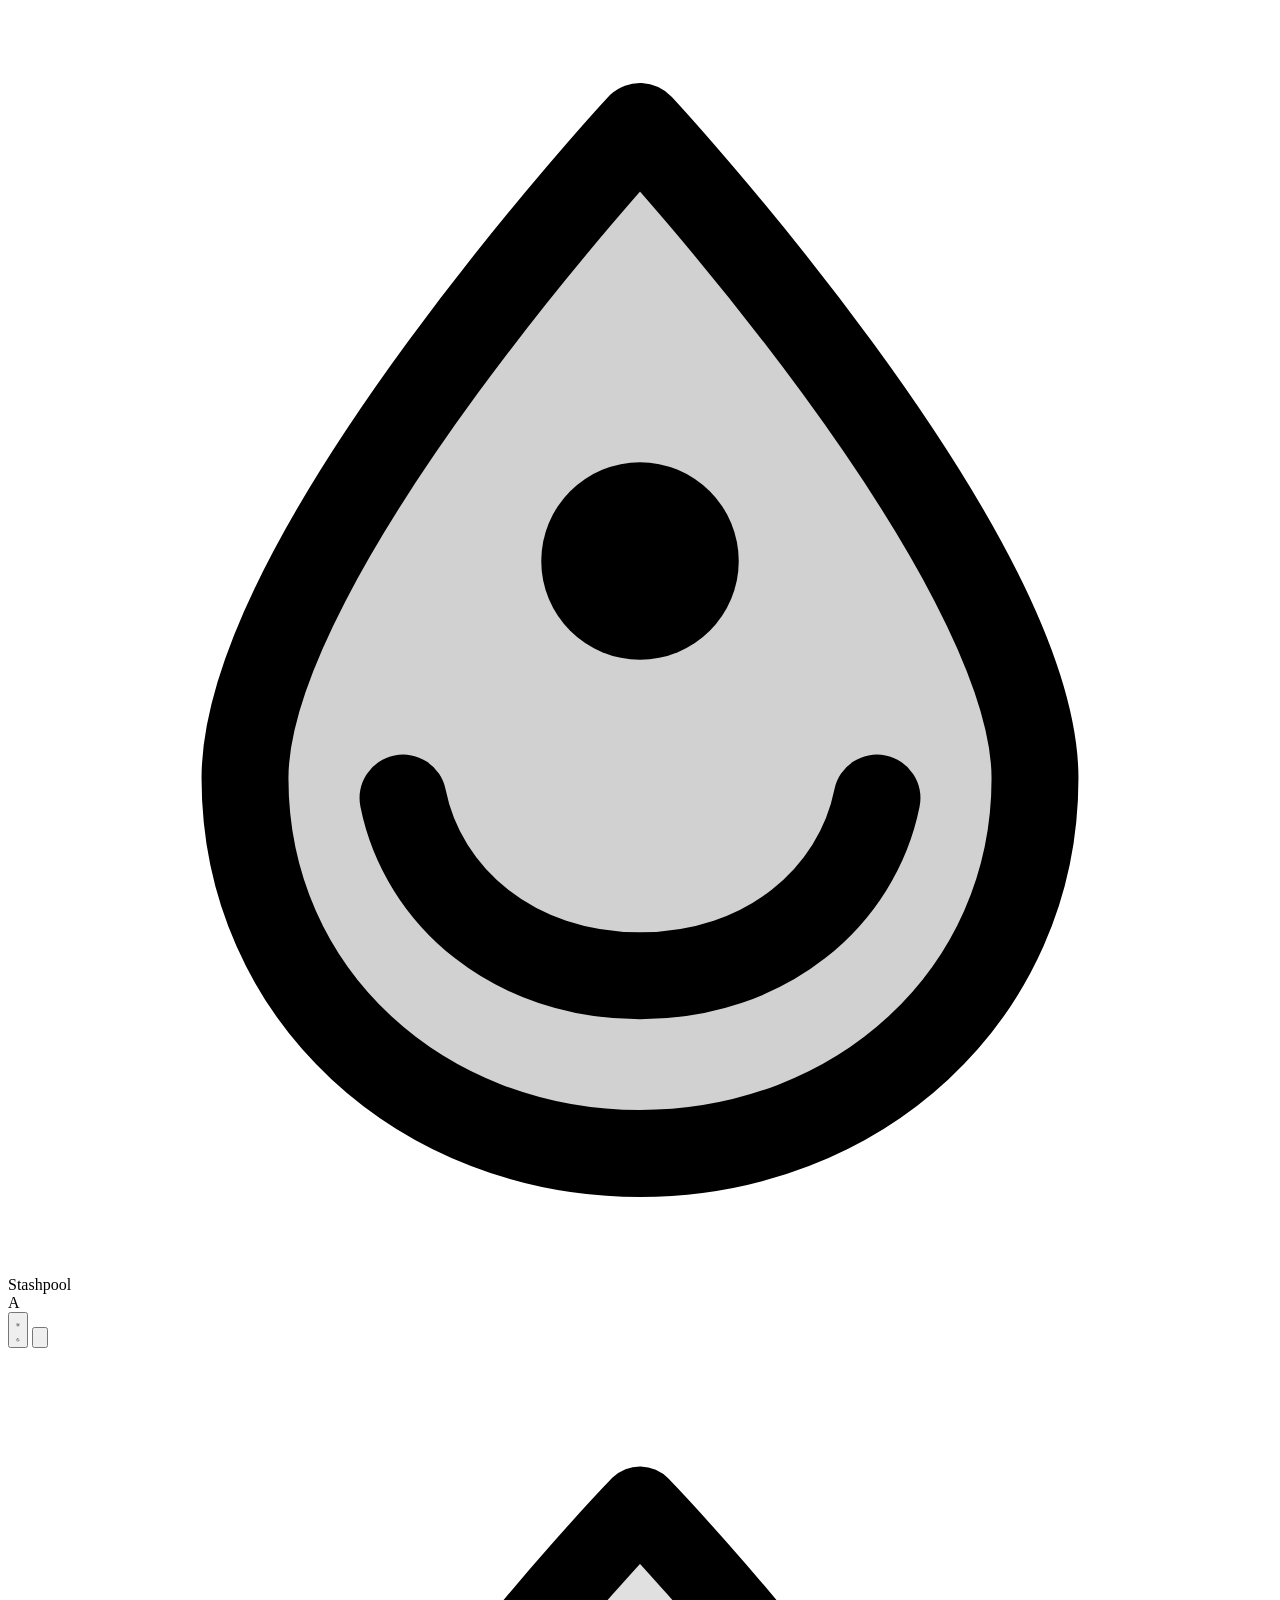
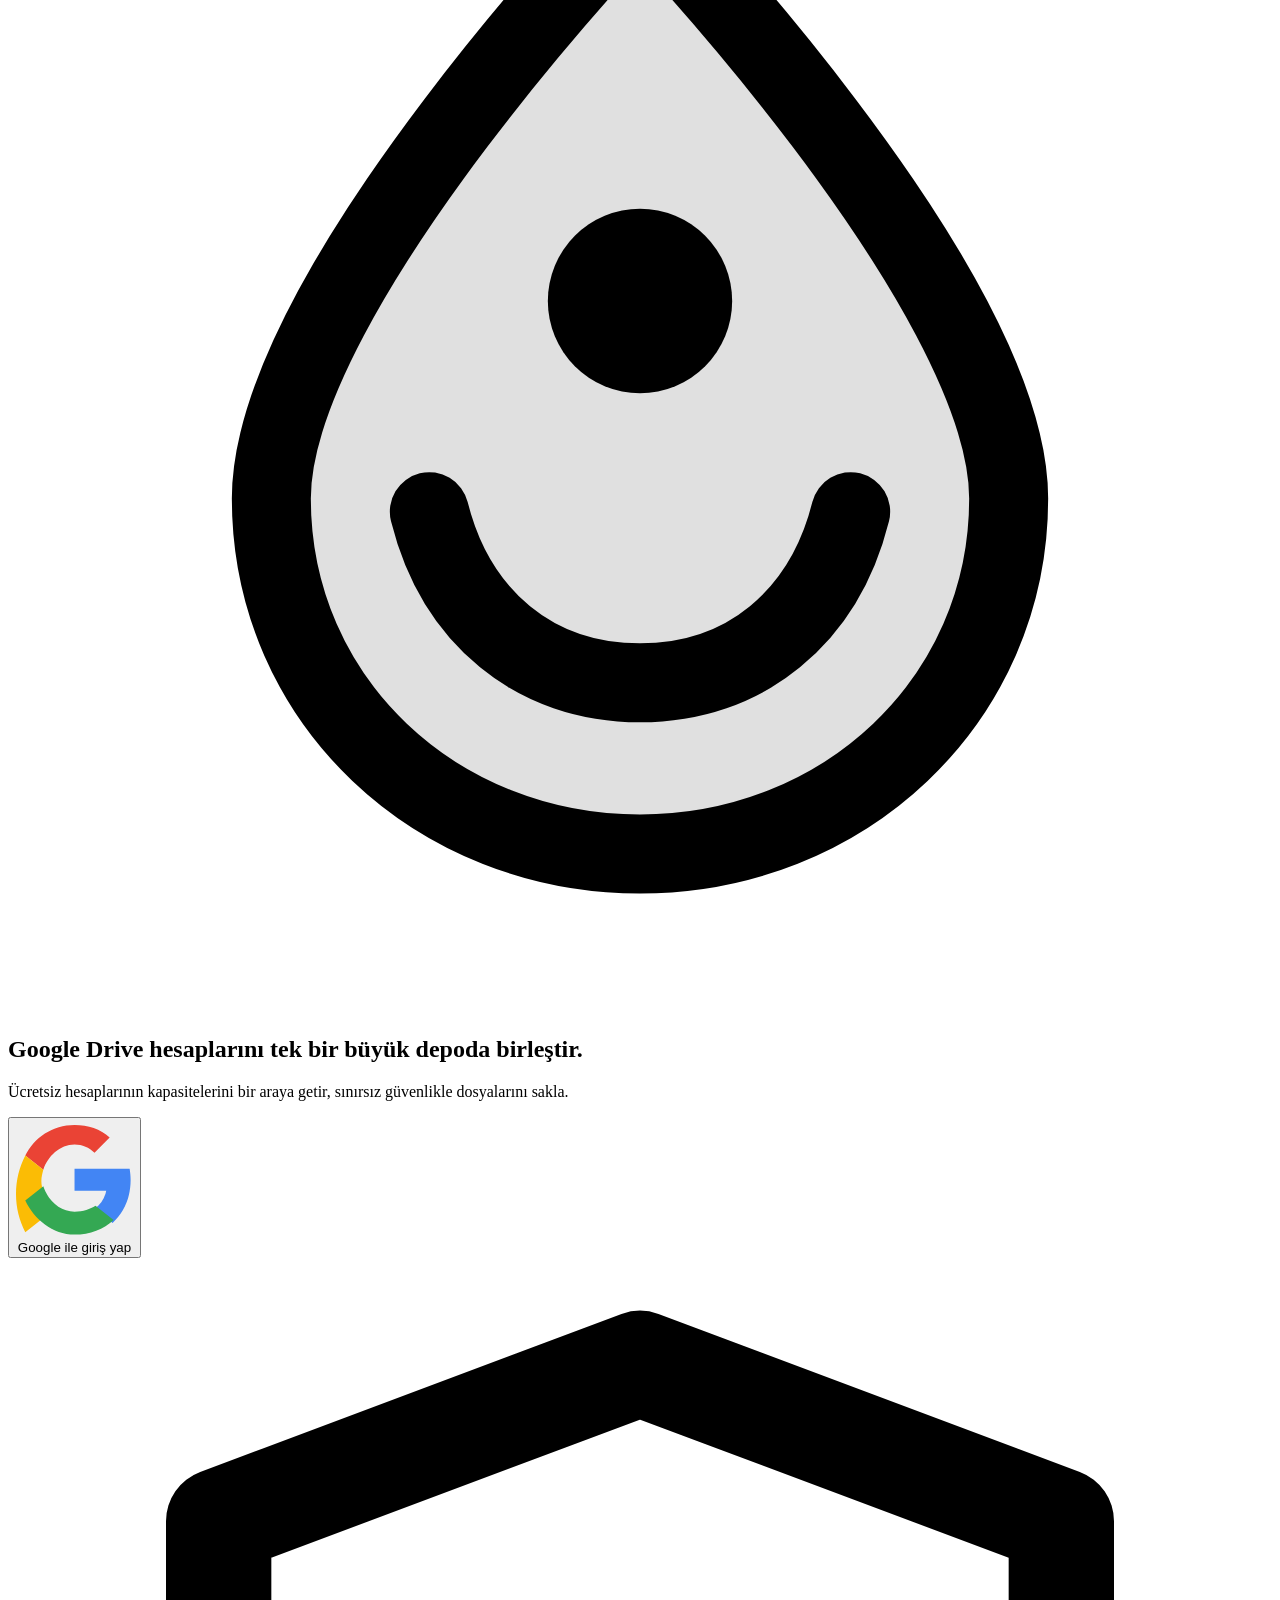
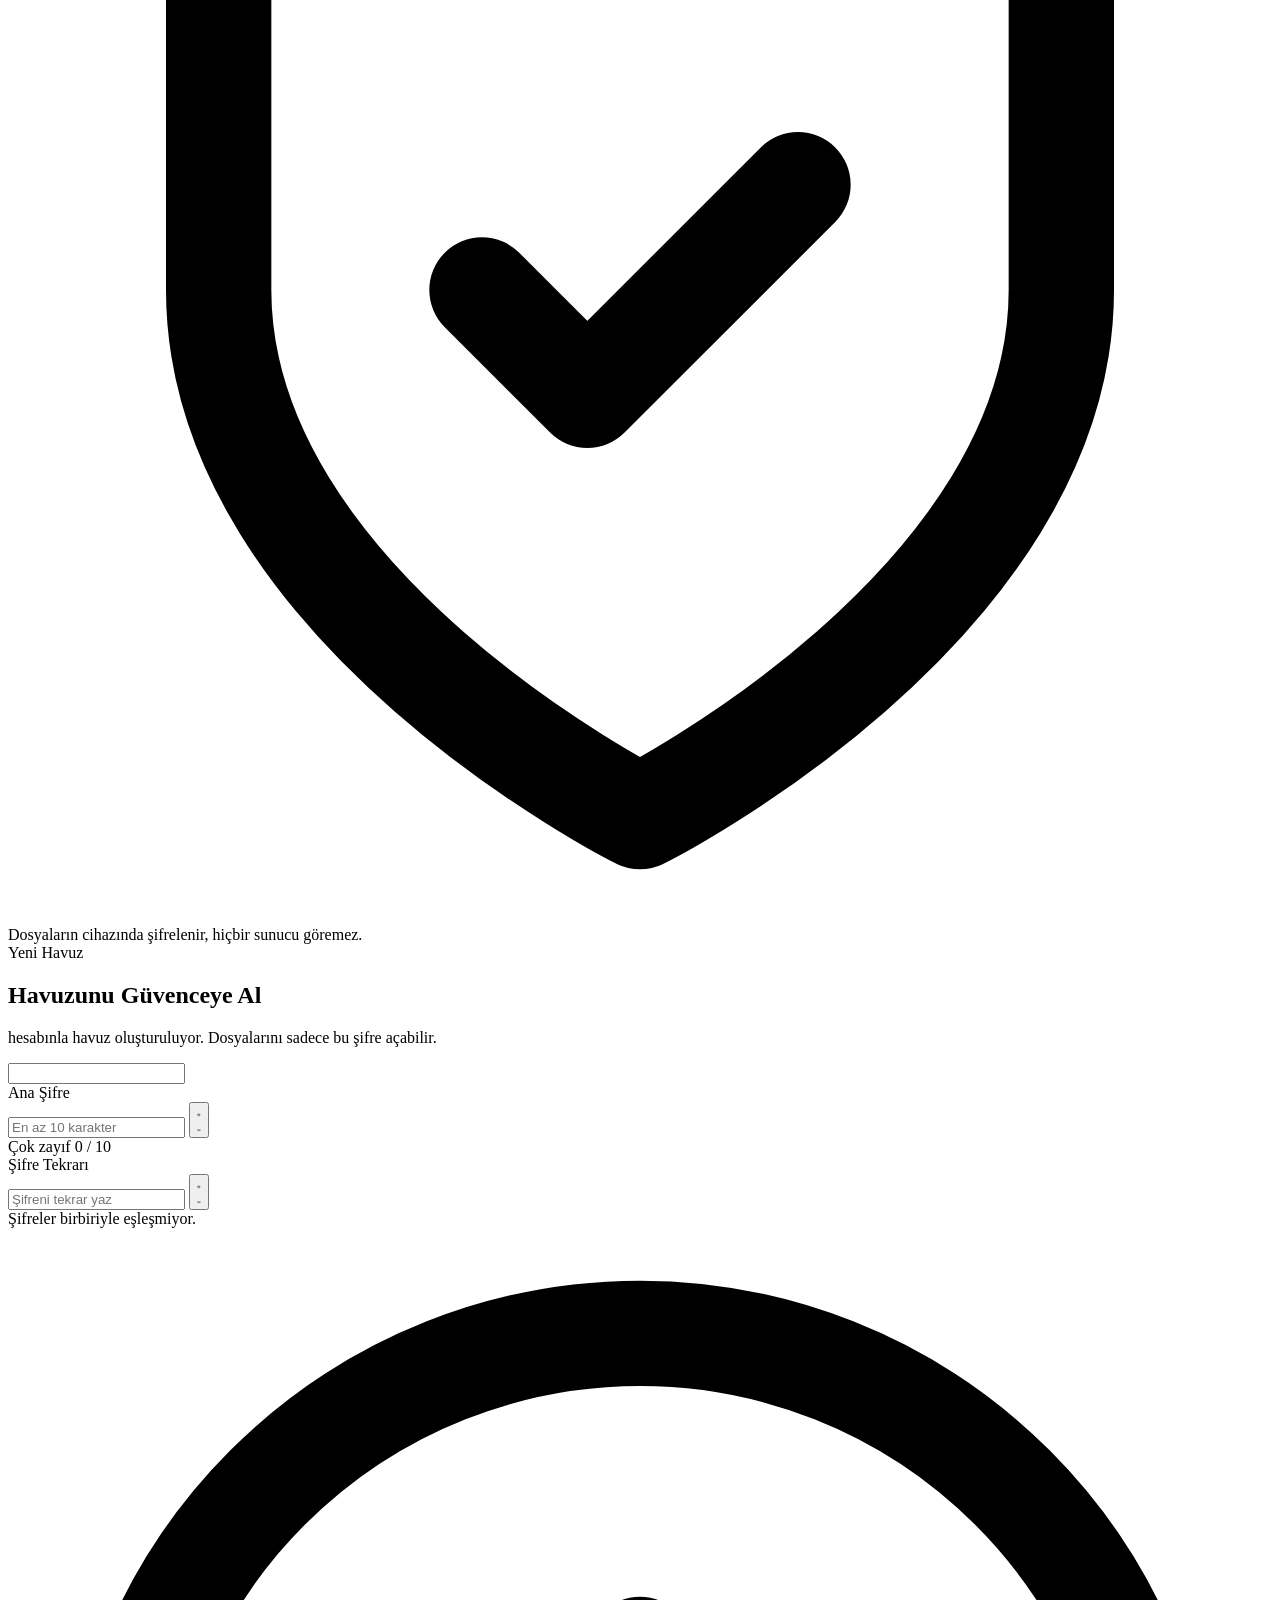
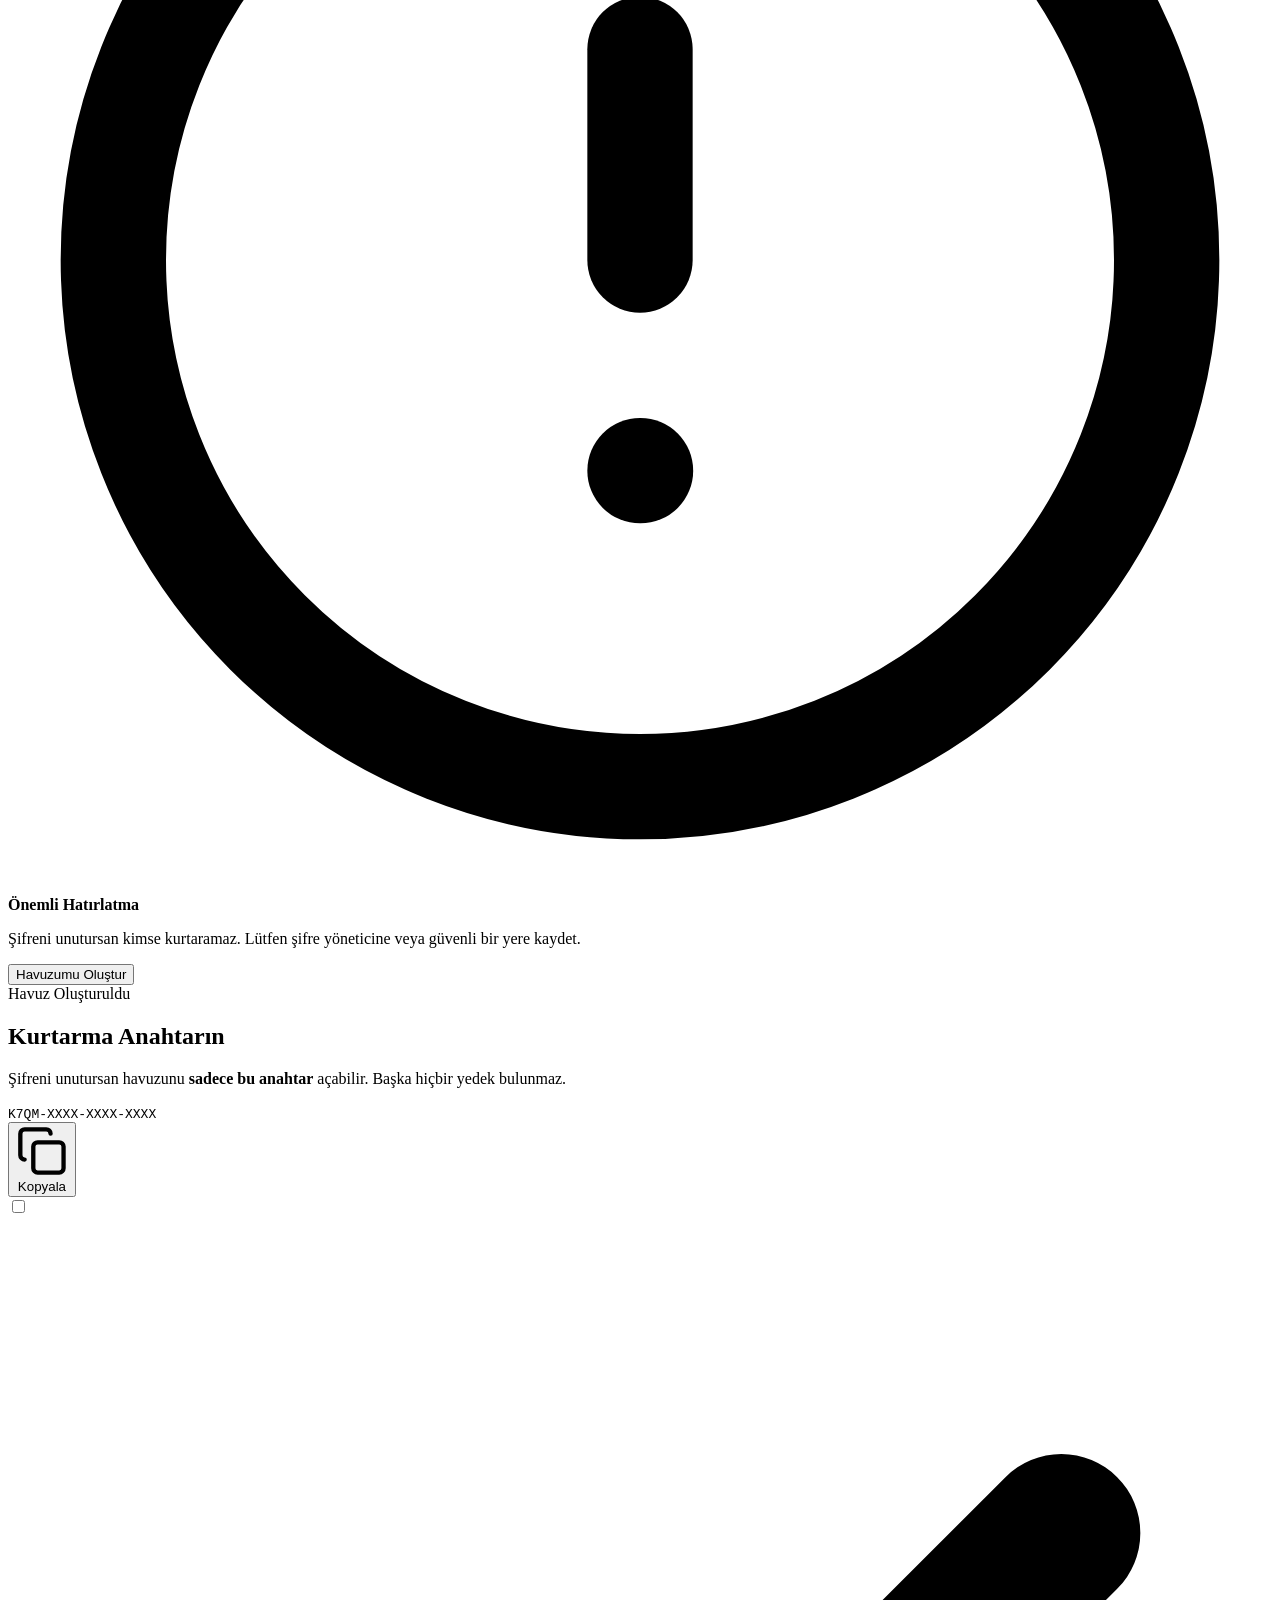
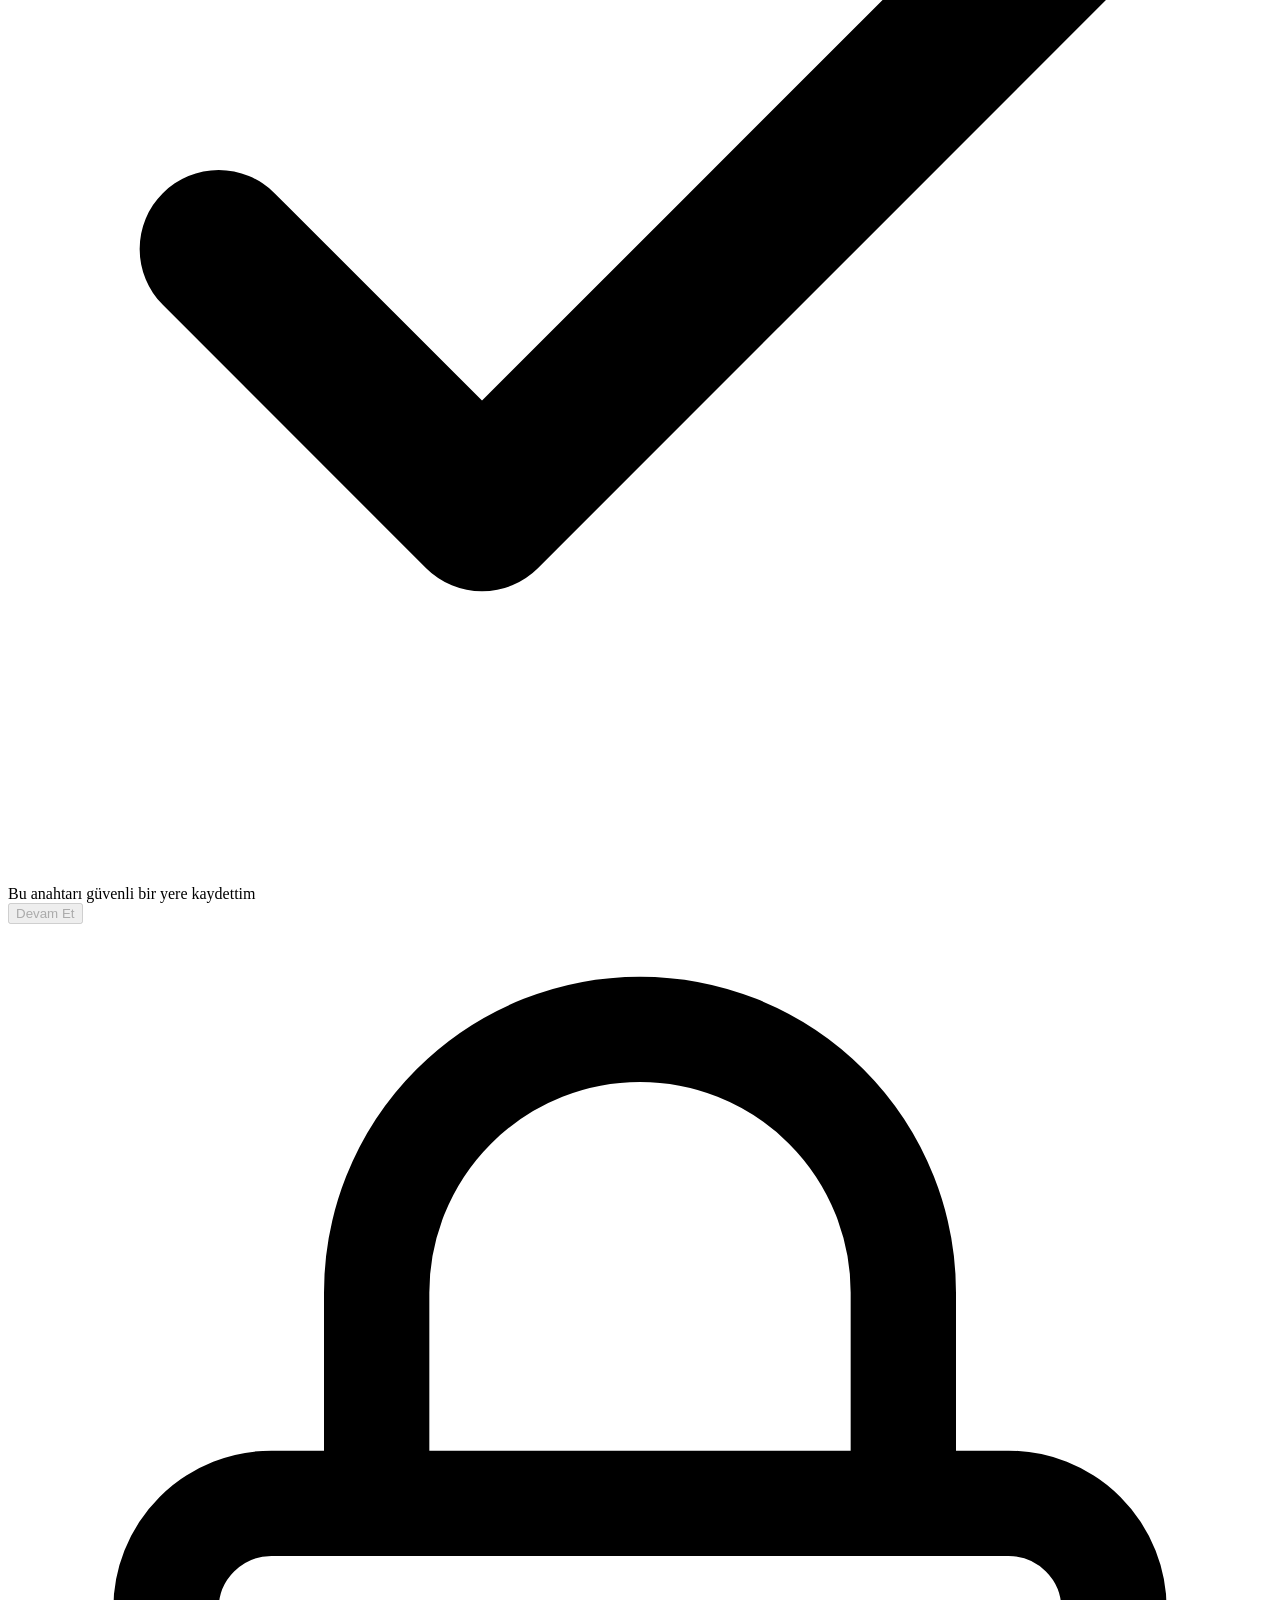
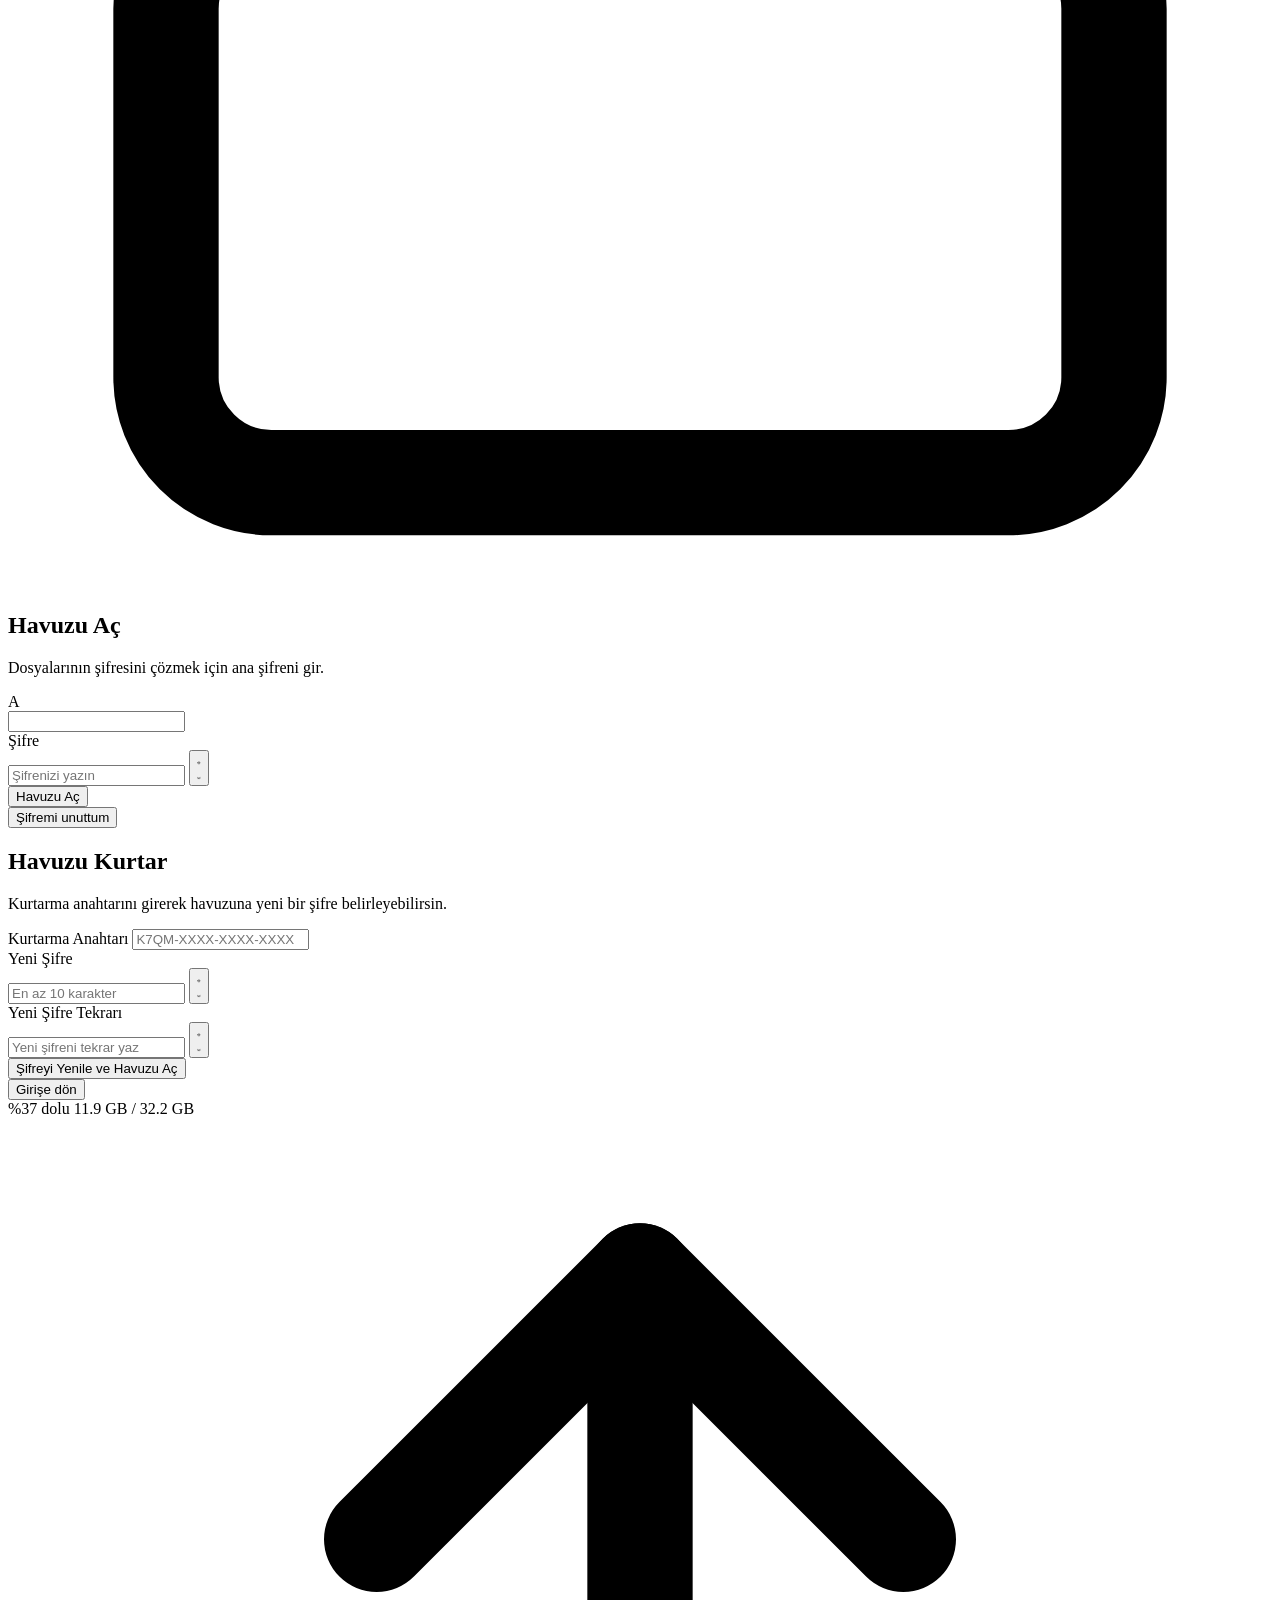
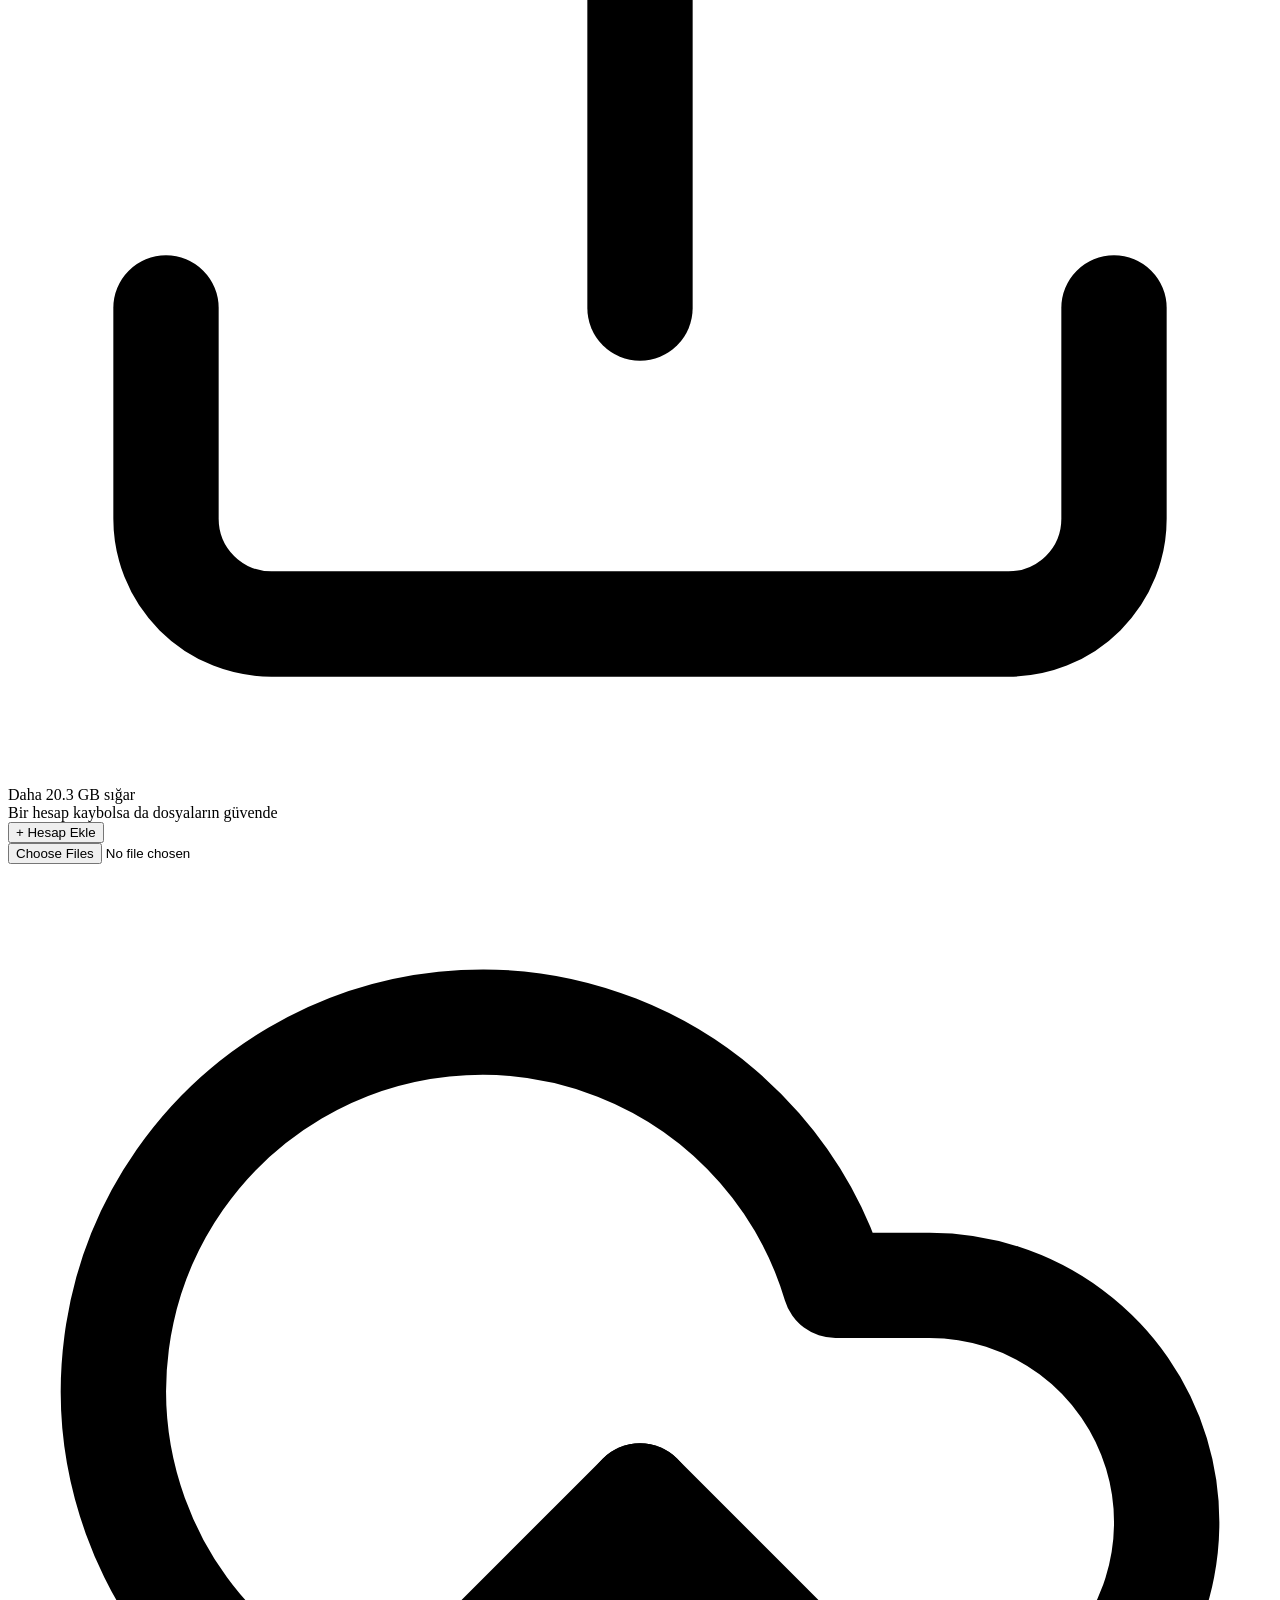
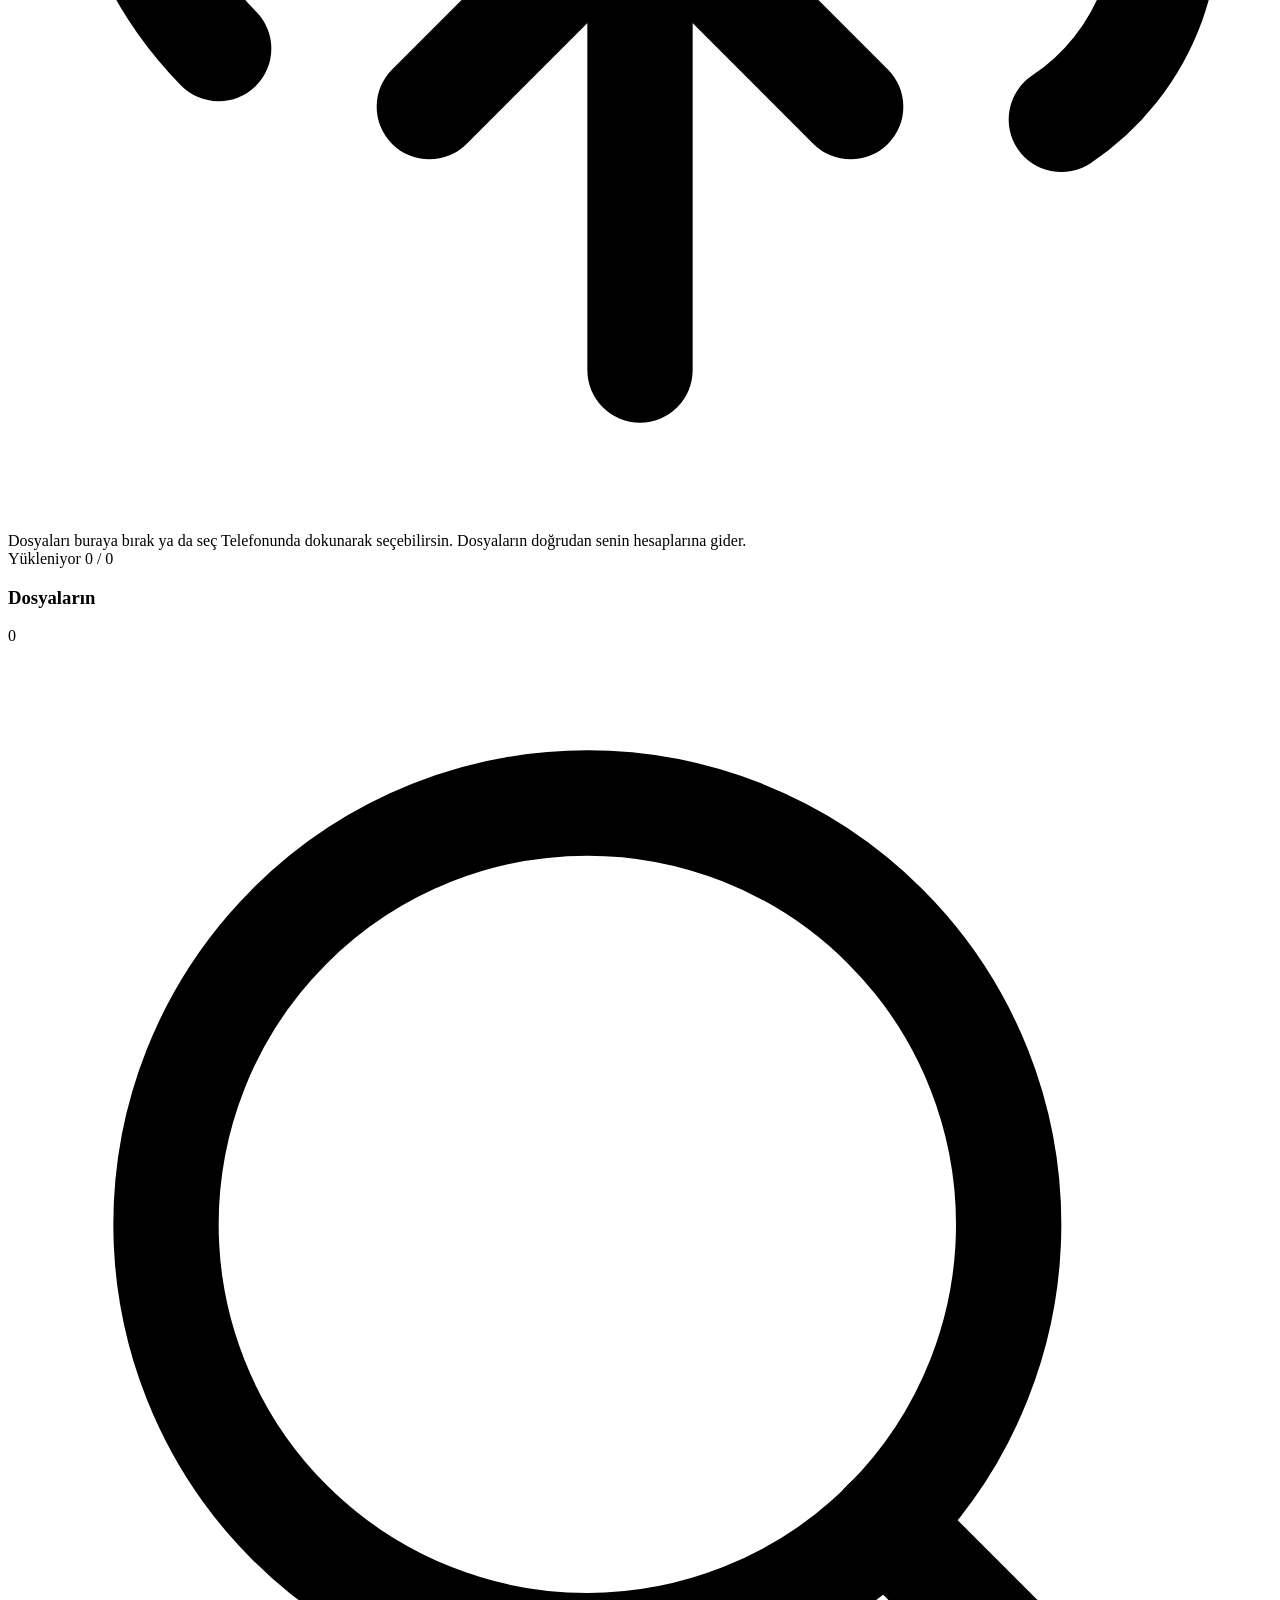
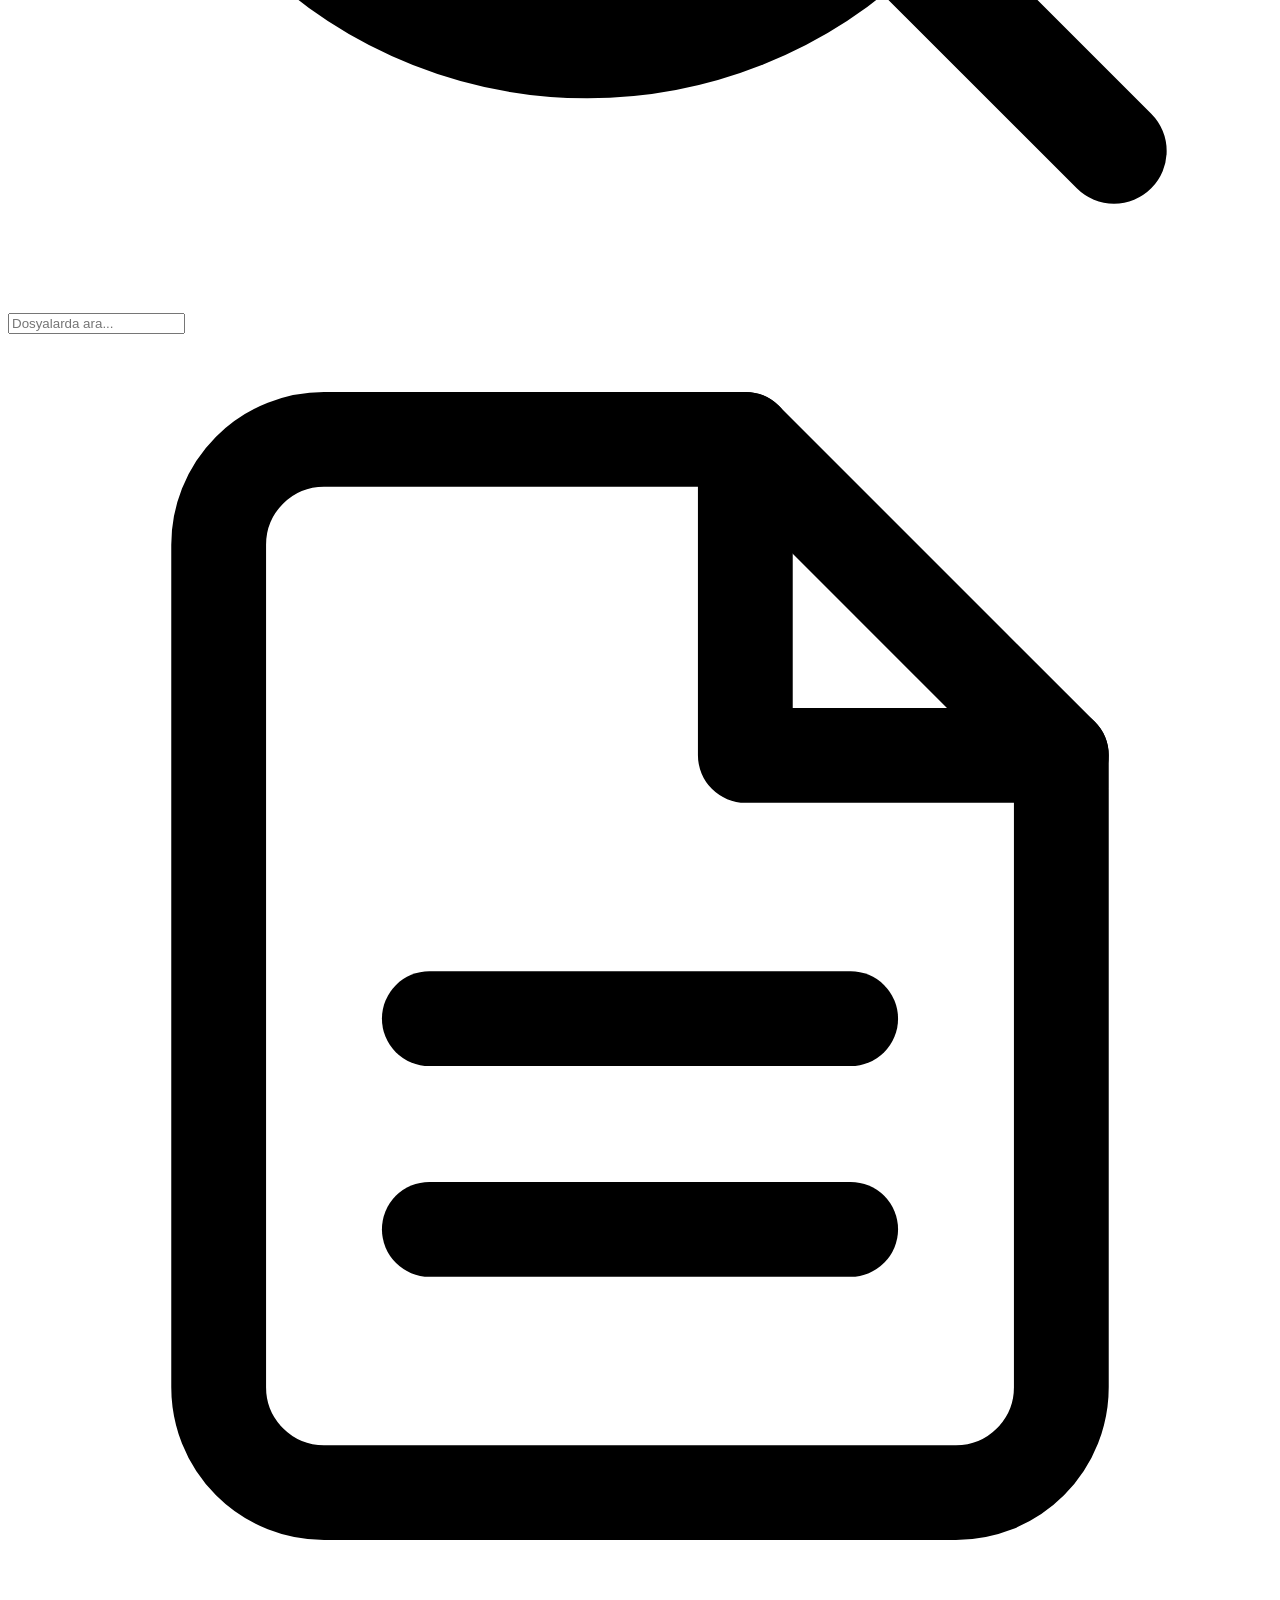
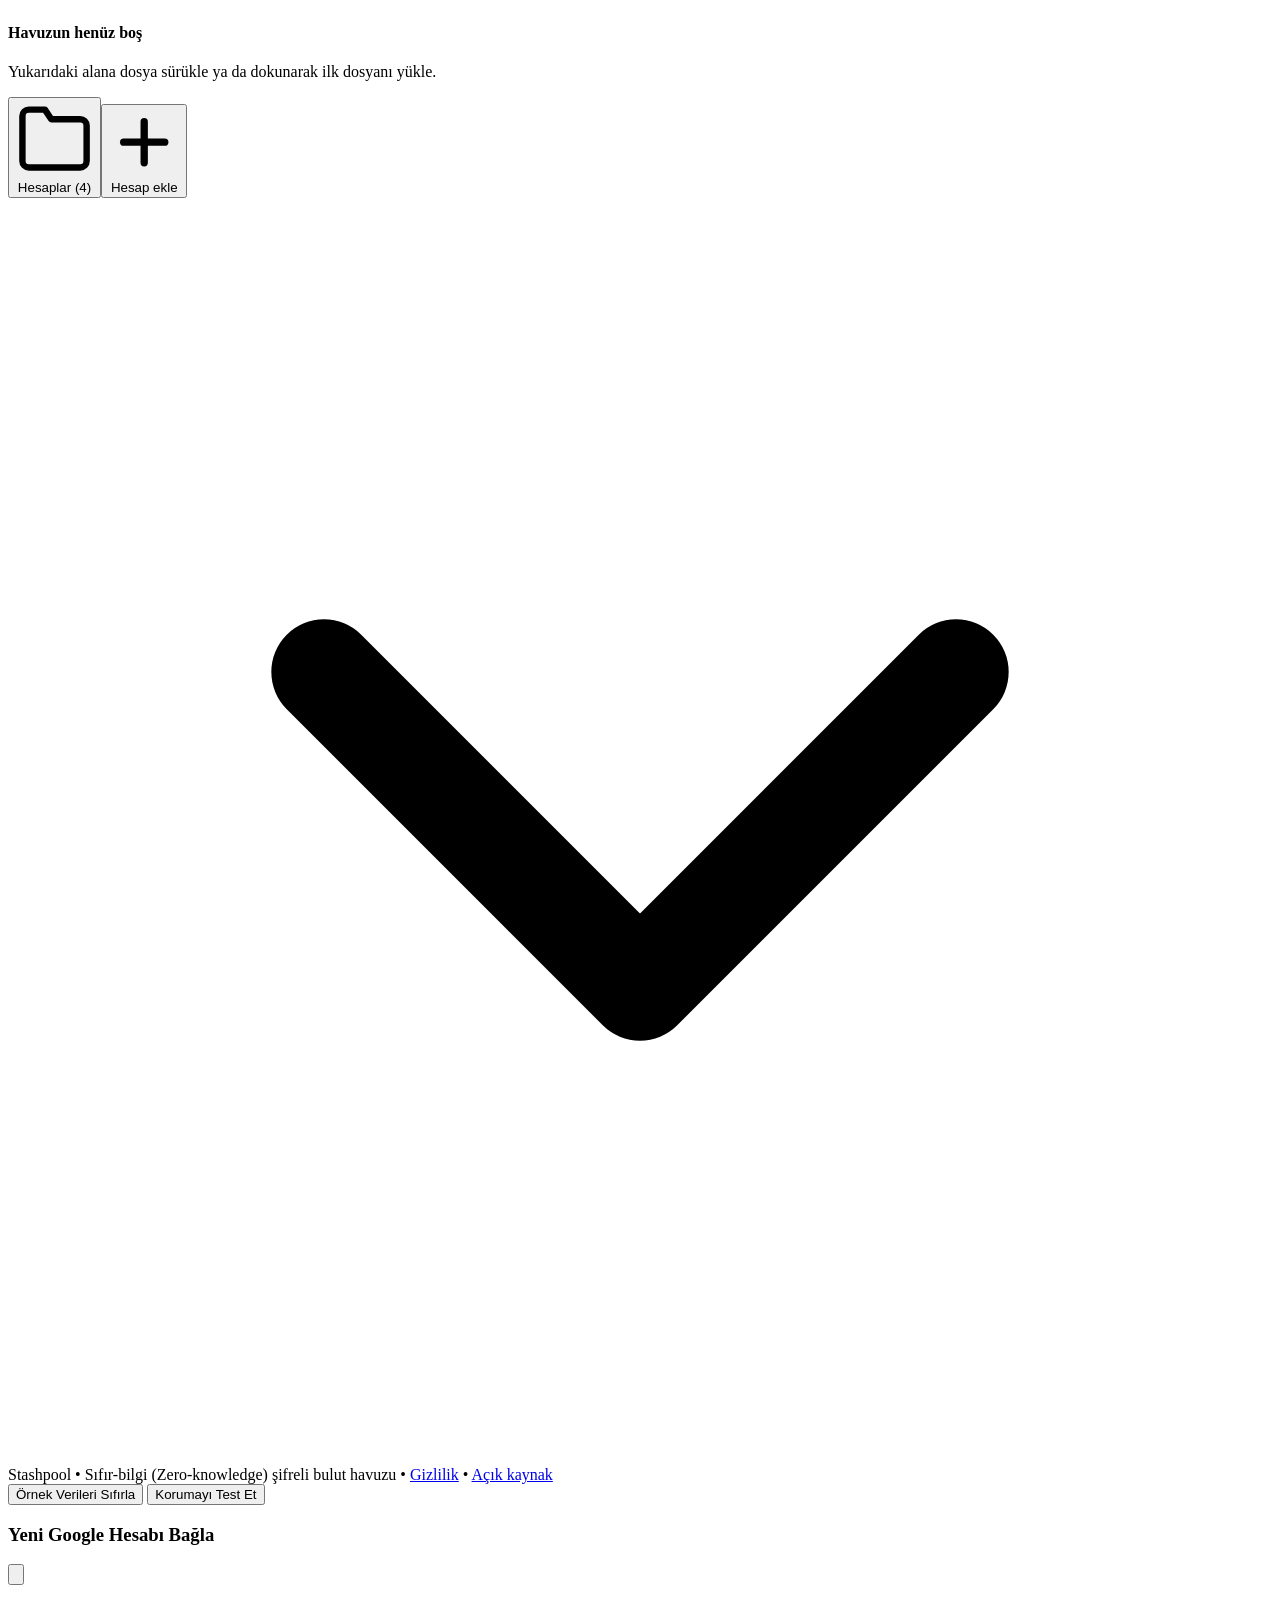
==== web/index.html @ 6860d35b "rename the project to Stashpool User-visible name only. The Drive folder and index file keep the old" ====
<!doctype html>
<html lang="tr">
  <head>
    <meta charset="UTF-8" />
    <meta name="viewport" content="width=device-width, initial-scale=1.0" />
    <title>Stashpool - Güvenli ve Birleşik Bulut Depolama</title>
    <meta name="description" content="Ücretsiz Google Drive hesaplarınızı tek bir büyük, şifreli ve güvenli depoda birleştiren modern web uygulaması." />
    <meta property="og:title" content="Stashpool - Güvenli ve Birleşik Bulut Depolama" />
    <meta property="og:description" content="Ücretsiz Google Drive hesaplarınızı tek bir büyük, şifreli ve güvenli depoda birleştiren modern web uygulaması." />
    <meta property="og:type" content="website" />
    <meta name="twitter:card" content="summary_large_image" />
    <link rel="stylesheet" href="/style.css" />
  </head>
  <body>
    <!-- Ana Konteyner -->
    <div id="app" class="app-container">

      <!-- Üst Çubuk (Başlık ve Eylemler) -->
      <header id="app-header" class="app-header">
        <div class="header-brand">
          <div class="brand-logo" aria-hidden="true">
            <svg viewBox="0 0 32 32" fill="none" class="brand-svg">
              <path d="M16 3C16 3 6 13.8 6 19.5C6 25 10.5 29 16 29C21.5 29 26 25 26 19.5C26 13.8 16 3 16 3Z" fill="currentColor" fill-opacity="0.18" stroke="currentColor" stroke-width="2.2" stroke-linejoin="round"/>
              <path d="M10 20C10.5 22.5 12.8 24.5 16 24.5C19.2 24.5 21.5 22.5 22 20" stroke="currentColor" stroke-width="2.2" stroke-linecap="round"/>
              <circle cx="16" cy="14" r="2.5" fill="currentColor"/>
            </svg>
          </div>
          <span class="brand-name">Stashpool</span>
        </div>

        <div class="header-actions">
          <div id="user-pill" class="user-pill hidden">
            <span class="user-avatar" id="header-user-avatar">A</span>
            <span class="user-email-text" id="header-user-email"></span>
          </div>

          <!-- Tema Değiştirici -->
          <button type="button" id="theme-toggle-btn" class="icon-button" title="Temayı değiştir" aria-label="Temayı değiştir">
            <svg id="theme-sun-icon" class="theme-icon" viewBox="0 0 24 24" fill="none" stroke="currentColor" stroke-width="2" stroke-linecap="round" stroke-linejoin="round">
              <circle cx="12" cy="12" r="4"></circle>
              <path d="M12 2v2"></path>
              <path d="M12 20v2"></path>
              <path d="M4.93 4.93l1.41 1.41"></path>
              <path d="M17.66 17.66l1.41 1.41"></path>
              <path d="M2 12h2"></path>
              <path d="M20 12h2"></path>
              <path d="M6.34 17.66l-1.41 1.41"></path>
              <path d="M19.07 4.93l-1.41 1.41"></path>
            </svg>
            <svg id="theme-moon-icon" class="theme-icon hidden" viewBox="0 0 24 24" fill="none" stroke="currentColor" stroke-width="2" stroke-linecap="round" stroke-linejoin="round">
              <path d="M12 3a6 6 0 0 0 9 9 9 9 0 1 1-9-9Z"></path>
            </svg>
          </button>

          <!-- Havuzu Kilitle / Çıkış Butonu (Sadece açık havuzda) -->
          <button type="button" id="lock-pool-btn" class="icon-button hidden" title="Havuzu Kilitle" aria-label="Havuzu Kilitle">
            <svg viewBox="0 0 24 24" fill="none" stroke="currentColor" stroke-width="2" stroke-linecap="round" stroke-linejoin="round">
              <rect width="18" height="11" x="3" y="11" rx="2" ry="2"></rect>
              <path d="M7 11V7a5 5 0 0 1 10 0v4"></path>
            </svg>
          </button>
        </div>
      </header>

      <!-- Ana İçerik Alanı (Ekranlar) -->
      <main id="main-content" class="main-content">

        <!-- 1. EKRAN: Karşılama (Welcome) -->
        <section id="screen-welcome" class="screen-view">
          <div class="auth-card">
            <div class="auth-icon-wrap" aria-hidden="true">
              <svg viewBox="0 0 48 48" fill="none" class="auth-large-icon">
                <path d="M24 6C24 6 10 20.5 10 28.5C10 36.2 16.3 42 24 42C31.7 42 38 36.2 38 28.5C38 20.5 24 6 24 6Z" fill="currentColor" fill-opacity="0.12" stroke="currentColor" stroke-width="3" stroke-linejoin="round"/>
                <path d="M16 29C17 33 20 35.5 24 35.5C28 35.5 31 33 32 29" stroke="currentColor" stroke-width="3" stroke-linecap="round"/>
                <circle cx="24" cy="21" r="3.5" fill="currentColor"/>
              </svg>
            </div>

            <h1 class="auth-title">Google Drive hesaplarını tek bir büyük depoda birleştir.</h1>
            <p class="auth-desc">Ücretsiz hesaplarının kapasitelerini bir araya getir, sınırsız güvenlikle dosyalarını sakla.</p>

            <button type="button" id="google-signin-btn" class="btn btn-google">
              <svg viewBox="0 0 24 24" class="btn-icon-svg" aria-hidden="true">
                <path fill="#EA4335" d="M12 5c1.6 0 3 .6 4.1 1.7l3.1-3.1C17.3 1.8 14.8 1 12 1 7.5 1 3.7 3.6 1.9 7.3l3.7 2.9C6.5 7.4 9 5 12 5z"/>
                <path fill="#4285F4" d="M23.5 12.3c0-.8-.1-1.7-.2-2.3H12v4.5h6.5c-.3 1.5-1.1 2.8-2.4 3.7l3.7 2.9c2.2-2 3.7-5 3.7-8.8z"/>
                <path fill="#FBBC05" d="M5.6 14.8c-.2-.7-.4-1.5-.4-2.3s.2-1.6.4-2.3L1.9 7.3C.7 9.7 0 12.3 0 15.2c0 2.8.7 5.4 1.9 7.8l3.7-2.9c-.3-.7-.5-1.5-.5-2.3z"/>
                <path fill="#34A853" d="M12 23.5c3.2 0 6-1.1 8-3l-3.7-2.9c-1.1.7-2.5 1.2-4.3 1.2-3 0-5.5-2.4-6.4-5.2L1.9 16.5C3.7 20.3 7.5 23.5 12 23.5z"/>
              </svg>
              <span>Google ile giriş yap</span>
            </button>

            <div class="auth-trust-badge">
              <svg viewBox="0 0 24 24" fill="none" stroke="currentColor" stroke-width="2" stroke-linecap="round" stroke-linejoin="round" class="trust-icon" aria-hidden="true">
                <path d="M12 22s8-4 8-10V5l-8-3-8 3v7c0 6 8 10 8 10z"></path>
                <path d="M9 12l2 2 4-4"></path>
              </svg>
              <span>Dosyaların cihazında şifrelenir, hiçbir sunucu göremez.</span>
            </div>
          </div>
        </section>

        <!-- 2. EKRAN: Yeni Havuz Oluştur (Create Pool) -->
        <section id="screen-create" class="screen-view hidden">
          <div class="auth-card">
            <div class="card-badge">Yeni Havuz</div>
            <h2 class="auth-title">Havuzunu Güvenceye Al</h2>
            <p class="auth-desc">
              <strong id="create-user-email"></strong> hesabınla havuz oluşturuluyor. Dosyalarını sadece bu şifre açabilir.
            </p>

            <form id="create-pool-form" class="auth-form" novalidate>
              <!-- Tarayıcı şifre yöneticisi için gizli kullanıcı adı -->
              <input type="text" id="create-username-hidden" name="username" autocomplete="username" class="sr-only" tabindex="-1" aria-hidden="true" />

              <div class="form-group">
                <label for="create-password" class="form-label">Ana Şifre</label>
                <div class="input-password-wrap">
                  <input type="password" id="create-password" name="password" autocomplete="new-password" class="form-input" placeholder="En az 10 karakter" required minlength="10" />
                  <button type="button" class="btn-toggle-pw" data-target="create-password" title="Şifreyi göster/gizle" aria-label="Şifreyi göster/gizle">
                    <svg class="eye-open" viewBox="0 0 24 24" fill="none" stroke="currentColor" stroke-width="2" stroke-linecap="round" stroke-linejoin="round"><path d="M2 12s3-7 10-7 10 7 10 7-3 7-10 7-10-7-10-7Z"></path><circle cx="12" cy="12" r="3"></circle></svg>
                    <svg class="eye-closed hidden" viewBox="0 0 24 24" fill="none" stroke="currentColor" stroke-width="2" stroke-linecap="round" stroke-linejoin="round"><path d="m15 18-.722-3.25"></path><path d="M2 8a10.645 10.645 0 0 0 20 0"></path><path d="m20 15-1.726-2.05"></path><path d="m4 15 1.726-2.05"></path><path d="m9 18 .722-3.25"></path></svg>
                  </button>
                </div>

                <!-- Güç Göstergesi -->
                <div class="strength-meter-container" aria-live="polite">
                  <div class="strength-bar-track">
                    <div id="strength-bar-fill" class="strength-bar-fill"></div>
                  </div>
                  <div class="strength-label-row">
                    <span id="strength-text" class="strength-text">Çok zayıf</span>
                    <span id="char-count" class="char-count">0 / 10</span>
                  </div>
                </div>
              </div>

              <div class="form-group">
                <label for="create-password-confirm" class="form-label">Şifre Tekrarı</label>
                <div class="input-password-wrap">
                  <input type="password" id="create-password-confirm" name="password_confirm" autocomplete="new-password" class="form-input" placeholder="Şifreni tekrar yaz" required />
                  <button type="button" class="btn-toggle-pw" data-target="create-password-confirm" title="Şifreyi göster/gizle" aria-label="Şifreyi göster/gizle">
                    <svg class="eye-open" viewBox="0 0 24 24" fill="none" stroke="currentColor" stroke-width="2" stroke-linecap="round" stroke-linejoin="round"><path d="M2 12s3-7 10-7 10 7 10 7-3 7-10 7-10-7-10-7Z"></path><circle cx="12" cy="12" r="3"></circle></svg>
                    <svg class="eye-closed hidden" viewBox="0 0 24 24" fill="none" stroke="currentColor" stroke-width="2" stroke-linecap="round" stroke-linejoin="round"><path d="m15 18-.722-3.25"></path><path d="M2 8a10.645 10.645 0 0 0 20 0"></path><path d="m20 15-1.726-2.05"></path><path d="m4 15 1.726-2.05"></path><path d="m9 18 .722-3.25"></path></svg>
                  </button>
                </div>
                <div id="password-match-error" class="input-hint-error hidden">Şifreler birbiriyle eşleşmiyor.</div>
              </div>

              <!-- Uyarı Kartı -->
              <div class="alert-box alert-warning">
                <svg viewBox="0 0 24 24" fill="none" stroke="currentColor" stroke-width="2" stroke-linecap="round" stroke-linejoin="round" class="alert-icon" aria-hidden="true">
                  <circle cx="12" cy="12" r="10"></circle>
                  <line x1="12" y1="8" x2="12" y2="12"></line>
                  <line x1="12" y1="16" x2="12.01" y2="16"></line>
                </svg>
                <div class="alert-content">
                  <strong class="alert-title">Önemli Hatırlatma</strong>
                  <p class="alert-desc">Şifreni unutursan kimse kurtaramaz. Lütfen şifre yöneticine veya güvenli bir yere kaydet.</p>
                </div>
              </div>

              <button type="submit" id="create-submit-btn" class="btn btn-primary btn-block">
                <span>Havuzumu Oluştur</span>
              </button>
            </form>
          </div>
        </section>

        <!-- 3. EKRAN: Kurtarma Anahtarı (Recovery Key) -->
        <section id="screen-recovery" class="screen-view hidden">
          <div class="auth-card">
            <div class="card-badge badge-success">Havuz Oluşturuldu</div>
            <h2 class="auth-title">Kurtarma Anahtarın</h2>
            <p class="auth-desc">Şifreni unutursan havuzunu <strong>sadece bu anahtar</strong> açabilir. Başka hiçbir yedek bulunmaz.</p>

            <div class="recovery-key-card">
              <div class="key-display-wrapper">
                <code id="recovery-key-text" class="recovery-key-code">K7QM-XXXX-XXXX-XXXX</code>
              </div>
              <button type="button" id="copy-recovery-key-btn" class="btn btn-secondary btn-copy" title="Anahtarı panoya kopyala">
                <svg viewBox="0 0 24 24" fill="none" stroke="currentColor" stroke-width="2" stroke-linecap="round" stroke-linejoin="round" class="btn-icon-svg" aria-hidden="true">
                  <rect width="14" height="14" x="8" y="8" rx="2" ry="2"></rect>
                  <path d="M4 16c-1.1 0-2-.9-2-2V4c0-1.1.9-2 2-2h10c1.1 0 2 .9 2 2"></path>
                </svg>
                <span id="copy-key-label">Kopyala</span>
              </button>
            </div>

            <div class="checkbox-container">
              <label class="custom-checkbox">
                <input type="checkbox" id="recovery-confirmed-checkbox" />
                <span class="checkbox-box" aria-hidden="true">
                  <svg viewBox="0 0 24 24" fill="none" stroke="currentColor" stroke-width="3" stroke-linecap="round" stroke-linejoin="round"><polyline points="20 6 9 17 4 12"></polyline></svg>
                </span>
                <span class="checkbox-text">Bu anahtarı güvenli bir yere kaydettim</span>
              </label>
            </div>

            <button type="button" id="recovery-continue-btn" class="btn btn-primary btn-block" disabled>
              <span>Devam Et</span>
            </button>
          </div>
        </section>

        <!-- 4. EKRAN: Havuzu Aç (Unlock) -->
        <section id="screen-unlock" class="screen-view hidden">
          <div class="auth-card">
            <div class="auth-icon-wrap" aria-hidden="true">
              <svg viewBox="0 0 24 24" fill="none" stroke="currentColor" stroke-width="2" stroke-linecap="round" stroke-linejoin="round" class="auth-large-icon">
                <rect width="18" height="11" x="3" y="11" rx="2" ry="2"></rect>
                <path d="M7 11V7a5 5 0 0 1 10 0v4"></path>
              </svg>
            </div>

            <h2 class="auth-title">Havuzu Aç</h2>
            <p class="auth-desc">Dosyalarının şifresini çözmek için ana şifreni gir.</p>

            <div class="unlock-user-tag">
              <span class="user-avatar" id="unlock-avatar">A</span>
              <span id="unlock-user-email" class="unlock-email"></span>
            </div>

            <form id="unlock-pool-form" class="auth-form" novalidate>
              <input type="text" id="unlock-username-hidden" name="username" autocomplete="username" class="sr-only" tabindex="-1" aria-hidden="true" />

              <div class="form-group">
                <label for="unlock-password" class="form-label">Şifre</label>
                <div class="input-password-wrap">
                  <input type="password" id="unlock-password" name="password" autocomplete="current-password" class="form-input" placeholder="Şifrenizi yazın" required />
                  <button type="button" class="btn-toggle-pw" data-target="unlock-password" title="Şifreyi göster/gizle" aria-label="Şifreyi göster/gizle">
                    <svg class="eye-open" viewBox="0 0 24 24" fill="none" stroke="currentColor" stroke-width="2" stroke-linecap="round" stroke-linejoin="round"><path d="M2 12s3-7 10-7 10 7 10 7-3 7-10 7-10-7-10-7Z"></path><circle cx="12" cy="12" r="3"></circle></svg>
                    <svg class="eye-closed hidden" viewBox="0 0 24 24" fill="none" stroke="currentColor" stroke-width="2" stroke-linecap="round" stroke-linejoin="round"><path d="m15 18-.722-3.25"></path><path d="M2 8a10.645 10.645 0 0 0 20 0"></path><path d="m20 15-1.726-2.05"></path><path d="m4 15 1.726-2.05"></path><path d="m9 18 .722-3.25"></path></svg>
                  </button>
                </div>
              </div>

              <button type="submit" id="unlock-submit-btn" class="btn btn-primary btn-block">
                <span>Havuzu Aç</span>
              </button>

              <div class="auth-footer-links">
                <button type="button" id="go-forgot-pw-btn" class="btn-link">Şifremi unuttum</button>
              </div>
            </form>
          </div>
        </section>

        <!-- 5. EKRAN: Şifremi Unuttum / Kurtar (Forgot Password) -->
        <section id="screen-forgot" class="screen-view hidden">
          <div class="auth-card">
            <h2 class="auth-title">Havuzu Kurtar</h2>
            <p class="auth-desc">Kurtarma anahtarını girerek havuzuna yeni bir şifre belirleyebilirsin.</p>

            <form id="forgot-pool-form" class="auth-form" novalidate>
              <div class="form-group">
                <label for="recover-key-input" class="form-label">Kurtarma Anahtarı</label>
                <input type="text" id="recover-key-input" class="form-input font-mono" placeholder="K7QM-XXXX-XXXX-XXXX" required spellcheck="false" autocomplete="off" />
              </div>

              <div class="form-group">
                <label for="recover-password" class="form-label">Yeni Şifre</label>
                <div class="input-password-wrap">
                  <input type="password" id="recover-password" autocomplete="new-password" class="form-input" placeholder="En az 10 karakter" required minlength="10" />
                  <button type="button" class="btn-toggle-pw" data-target="recover-password" title="Şifreyi göster/gizle" aria-label="Şifreyi göster/gizle">
                    <svg class="eye-open" viewBox="0 0 24 24" fill="none" stroke="currentColor" stroke-width="2" stroke-linecap="round" stroke-linejoin="round"><path d="M2 12s3-7 10-7 10 7 10 7-3 7-10 7-10-7-10-7Z"></path><circle cx="12" cy="12" r="3"></circle></svg>
                    <svg class="eye-closed hidden" viewBox="0 0 24 24" fill="none" stroke="currentColor" stroke-width="2" stroke-linecap="round" stroke-linejoin="round"><path d="m15 18-.722-3.25"></path><path d="M2 8a10.645 10.645 0 0 0 20 0"></path><path d="m20 15-1.726-2.05"></path><path d="m4 15 1.726-2.05"></path><path d="m9 18 .722-3.25"></path></svg>
                  </button>
                </div>
              </div>

              <div class="form-group">
                <label for="recover-password-confirm" class="form-label">Yeni Şifre Tekrarı</label>
                <div class="input-password-wrap">
                  <input type="password" id="recover-password-confirm" autocomplete="new-password" class="form-input" placeholder="Yeni şifreni tekrar yaz" required />
                  <button type="button" class="btn-toggle-pw" data-target="recover-password-confirm" title="Şifreyi göster/gizle" aria-label="Şifreyi göster/gizle">
                    <svg class="eye-open" viewBox="0 0 24 24" fill="none" stroke="currentColor" stroke-width="2" stroke-linecap="round" stroke-linejoin="round"><path d="M2 12s3-7 10-7 10 7 10 7-3 7-10 7-10-7-10-7Z"></path><circle cx="12" cy="12" r="3"></circle></svg>
                    <svg class="eye-closed hidden" viewBox="0 0 24 24" fill="none" stroke="currentColor" stroke-width="2" stroke-linecap="round" stroke-linejoin="round"><path d="m15 18-.722-3.25"></path><path d="M2 8a10.645 10.645 0 0 0 20 0"></path><path d="m20 15-1.726-2.05"></path><path d="m4 15 1.726-2.05"></path><path d="m9 18 .722-3.25"></path></svg>
                  </button>
                </div>
              </div>

              <button type="submit" id="recover-submit-btn" class="btn btn-primary btn-block">
                <span>Şifreyi Yenile ve Havuzu Aç</span>
              </button>

              <div class="auth-footer-links">
                <button type="button" id="back-to-unlock-btn" class="btn-link">Girişe dön</button>
              </div>
            </form>
          </div>
        </section>

        <!-- 6. EKRAN: Ana Ekran (Main Dashboard) -->
        <section id="screen-dashboard" class="screen-view hidden">
          <div class="dashboard-layout">

            <!-- Doluluk ve Durum Kartı (Hero Storage Card) -->
            <div class="storage-card" id="storage-card">
              <div class="storage-card-header">
                <div class="storage-main-stat">
                  <span class="storage-percent-label" id="dash-percent-text">%37 dolu</span>
                  <span class="storage-sub-label" id="dash-used-total-text">11.9 GB / 32.2 GB</span>
                </div>
                <div class="storage-free-badge" id="dash-remaining-pill">
                  <svg viewBox="0 0 24 24" fill="none" stroke="currentColor" stroke-width="2" stroke-linecap="round" stroke-linejoin="round" class="badge-icon"><path d="M21 15v4a2 2 0 0 1-2 2H5a2 2 0 0 1-2-2v-4"></path><polyline points="17 8 12 3 7 8"></polyline><line x1="12" y1="3" x2="12" y2="15"></line></svg>
                  <span id="dash-can-store-text">Daha 20.3 GB sığar</span>
                </div>
              </div>

              <!-- İlerleme Çubuğu -->
              <div class="storage-progress-bar-track">
                <div id="storage-progress-bar-fill" class="storage-progress-bar-fill"></div>
              </div>

              <!-- Koruma Durumu Rozeti -->
              <div id="protection-status-card" class="protection-card protection-parity">
                <div class="protection-content">
                  <div class="protection-icon-wrap" id="protection-icon-container">
                    <!-- SVG ikonu JS ile dinamik yerleştirilir -->
                  </div>
                  <div class="protection-texts">
                    <span class="protection-title" id="protection-status-title">Bir hesap kaybolsa da dosyaların güvende</span>
                  </div>
                </div>
                <button type="button" id="protection-add-acc-btn" class="btn btn-sm btn-outline hidden">
                  + Hesap Ekle
                </button>
              </div>
            </div>

            <!-- Dosya Yükleme Bırakma Alanı (Dropzone) -->
            <div id="dropzone" class="dropzone-card" tabindex="0" role="button" aria-label="Dosya yüklemek için tıklayın veya sürükleyip bırakın">
              <input type="file" id="file-input" class="sr-only" multiple accept="*/*" />
              <div class="dropzone-inner">
                <div class="dropzone-icon-circle" aria-hidden="true">
                  <svg viewBox="0 0 24 24" fill="none" stroke="currentColor" stroke-width="2" stroke-linecap="round" stroke-linejoin="round" class="dropzone-icon">
                    <path d="M4 14.899A7 7 0 1 1 15.71 8h1.79a4.5 4.5 0 0 1 2.5 8.242"></path>
                    <path d="M12 12v9"></path>
                    <path d="m16 16-4-4-4 4"></path>
                  </svg>
                </div>
                <div class="dropzone-text-group">
                  <span class="dropzone-title">Dosyaları buraya bırak ya da seç</span>
                  <span class="dropzone-subtitle">Telefonunda dokunarak seçebilirsin. Dosyaların doğrudan senin hesaplarına gider.</span>
                </div>
              </div>
            </div>

            <!-- Aktif Yükleme İlerleme Listesi (Queue) -->
            <div id="upload-queue-container" class="upload-queue-container hidden">
              <div class="upload-queue-header">
                <span class="queue-title">Yükleniyor</span>
                <span class="queue-count" id="queue-count-text">0 / 0</span>
              </div>
              <div id="upload-queue-items" class="upload-queue-items">
                <!-- Dinamik yükleme satırları -->
              </div>
            </div>

            <!-- Dosya Listesi Bölümü -->
            <div class="files-section">
              <div class="section-header-row">
                <div class="section-title-wrap">
                  <h3 class="section-title">Dosyaların</h3>
                  <span class="badge badge-neutral" id="files-count-badge">0</span>
                </div>
                <div class="file-search-wrap">
                  <svg viewBox="0 0 24 24" fill="none" stroke="currentColor" stroke-width="2" stroke-linecap="round" stroke-linejoin="round" class="search-icon"><circle cx="11" cy="11" r="8"></circle><line x1="21" y1="21" x2="16.65" y2="16.65"></line></svg>
                  <input type="text" id="file-search-input" class="search-input" placeholder="Dosyalarda ara..." aria-label="Dosyalarda ara" />
                </div>
              </div>

              <!-- Dosya Listesi Konteyneri -->
              <div class="files-card">
                <div id="files-empty-state" class="empty-state hidden">
                  <div class="empty-icon-wrap" aria-hidden="true">
                    <svg viewBox="0 0 24 24" fill="none" stroke="currentColor" stroke-width="1.8" stroke-linecap="round" stroke-linejoin="round">
                      <path d="M14 2H6a2 2 0 0 0-2 2v16a2 2 0 0 0 2 2h12a2 2 0 0 0 2-2V8z"></path>
                      <polyline points="14 2 14 8 20 8"></polyline>
                      <line x1="16" y1="13" x2="8" y2="13"></line>
                      <line x1="16" y1="17" x2="8" y2="17"></line>
                    </svg>
                  </div>
                  <h4 class="empty-title">Havuzun henüz boş</h4>
                  <p class="empty-desc">Yukarıdaki alana dosya sürükle ya da dokunarak ilk dosyanı yükle.</p>
                </div>

                <div id="files-list-table" class="files-list">
                  <!-- JS ile doldurulur -->
                </div>
              </div>
            </div>

            <!-- Hesaplar Katlanabilir Bölümü (Accordion) -->
            <div class="accounts-section">
              <div class="accordion-card">
                <button type="button" id="accounts-toggle-btn" class="accordion-header" aria-expanded="true" aria-controls="accounts-body">
                  <div class="accordion-title-wrap">
                    <svg viewBox="0 0 24 24" fill="none" stroke="currentColor" stroke-width="2" stroke-linecap="round" stroke-linejoin="round" class="section-icon"><path d="M22 19a2 2 0 0 1-2 2H4a2 2 0 0 1-2-2V5a2 2 0 0 1 2-2h5l2 3h9a2 2 0 0 1 2 2z"></path></svg>
                    <span class="accordion-title" id="accounts-header-title">Hesaplar (4)</span>
                  </div>
                  <div class="accordion-actions">
                    <button type="button" id="open-add-account-btn" class="btn btn-sm btn-secondary">
                      <svg viewBox="0 0 24 24" fill="none" stroke="currentColor" stroke-width="2.5" stroke-linecap="round" stroke-linejoin="round" class="btn-icon-svg"><line x1="12" y1="5" x2="12" y2="19"></line><line x1="5" y1="12" x2="19" y2="12"></line></svg>
                      <span>Hesap ekle</span>
                    </button>
                    <div class="accordion-chevron" aria-hidden="true">
                      <svg viewBox="0 0 24 24" fill="none" stroke="currentColor" stroke-width="2" stroke-linecap="round" stroke-linejoin="round"><polyline points="6 9 12 15 18 9"></polyline></svg>
                    </div>
                  </div>
                </button>

                <div id="accounts-body" class="accordion-body">
                  <div id="accounts-list-container" class="accounts-grid">
                    <!-- Dinamik hesap kartları JS ile doldurulur -->
                  </div>
                </div>
              </div>
            </div>

          </div>
        </section>

      </main>

      <!-- Alt Bilgi / Önizleme Kontrolleri -->
      <footer class="app-footer">
        <div class="footer-info">
          <span>Stashpool &bull; Sıfır-bilgi (Zero-knowledge) şifreli bulut havuzu &bull; <a href="/privacy.html">Gizlilik</a> &bull; <a href="https://github.com/oomer583/havuz">Açık kaynak</a></span>
        </div>
        <div class="footer-demo-links">
          <button type="button" id="demo-reset-btn" class="footer-demo-btn" title="Örnek verileri sıfırla">Örnek Verileri Sıfırla</button>
          <button type="button" id="demo-toggle-protection-btn" class="footer-demo-btn" title="Koruma durumunu değiştir">Korumayı Test Et</button>
        </div>
      </footer>
    </div>

    <!-- MODAL 1: Hesap Ekleme Modalı -->
    <div id="modal-add-account" class="modal-backdrop hidden" role="dialog" aria-modal="true" aria-labelledby="modal-add-account-title">
      <div class="modal-box">
        <div class="modal-header">
          <h3 id="modal-add-account-title" class="modal-title">Yeni Google Hesabı Bağla</h3>
          <button type="button" id="close-add-acc-x" class="modal-close-btn" aria-label="Kapat">
            <svg viewBox="0 0 24 24" fill="none" stroke="currentColor" stroke-width="2" stroke-linecap="round" stroke-linejoin="round"><line x1="18" y1="6" x2="6" y2="18"></line><line x1="6" y1="6" x2="18" y2="18"></line></svg>
          </button>
        </div>

        <div class="modal-body">
          <p class="modal-desc">
            Hesabın açık olduğu herhangi bir tarayıcıda ya da telefonda bu adresi aç ve kodu yaz. <strong>Şifre gerekmez.</strong>
          </p>

          <div class="device-link-box">
            <span class="device-link-label">1. Adrese Git:</span>
            <a id="modal-device-url" href="https://google.com/device" target="_blank" rel="noopener noreferrer" class="device-url-link">
              google.com/device
              <svg viewBox="0 0 24 24" fill="none" stroke="currentColor" stroke-width="2" stroke-linecap="round" stroke-linejoin="round" class="external-icon"><path d="M18 13v6a2 2 0 0 1-2 2H5a2 2 0 0 1-2-2V8a2 2 0 0 1 2-2h6"></path><polyline points="15 3 21 3 21 9"></polyline><line x1="10" y1="14" x2="21" y2="3"></line></svg>
            </a>
          </div>

          <div class="device-code-box">
            <span class="device-code-label">2. Bu Kodu Yaz:</span>
            <div class="code-and-copy-row">
              <div id="modal-device-code" class="device-code-display">---- - ----</div>
              <button type="button" id="modal-copy-code-btn" class="btn btn-secondary btn-copy" title="Kodu Kopyala">
                <svg viewBox="0 0 24 24" fill="none" stroke="currentColor" stroke-width="2" stroke-linecap="round" stroke-linejoin="round" class="btn-icon-svg"><rect width="14" height="14" x="8" y="8" rx="2" ry="2"></rect><path d="M4 16c-1.1 0-2-.9-2-2V4c0-1.1.9-2 2-2h10c1.1 0 2 .9 2 2"></path></svg>
                <span id="modal-copy-code-label">Kopyala</span>
              </button>
            </div>
          </div>

          <div id="modal-connecting-state" class="connecting-indicator">
            <div class="spinner-dot" aria-hidden="true"></div>
            <span>Onay bekleniyor...</span>
          </div>
        </div>

        <div class="modal-footer">
          <button type="button" id="modal-cancel-add-acc-btn" class="btn btn-secondary btn-block">Vazgeç</button>
        </div>
      </div>
    </div>

    <!-- MODAL 2: Dosya Silme Onay Modalı -->
    <div id="modal-delete-confirm" class="modal-backdrop hidden" role="dialog" aria-modal="true" aria-labelledby="modal-delete-title">
      <div class="modal-box modal-box-sm">
        <div class="delete-icon-circle" aria-hidden="true">
          <svg viewBox="0 0 24 24" fill="none" stroke="currentColor" stroke-width="2" stroke-linecap="round" stroke-linejoin="round">
            <polyline points="3 6 5 6 21 6"></polyline>
            <path d="M19 6v14a2 2 0 0 1-2 2H7a2 2 0 0 1-2-2V6m3 0V4a2 2 0 0 1 2-2h4a2 2 0 0 1 2 2v2"></path>
          </svg>
        </div>
        <h3 id="modal-delete-title" class="modal-title text-center">Dosyayı Sil</h3>
        <p class="modal-desc text-center">
          "<strong id="delete-file-name-target">dosya.ext</strong>" adlı dosyayı silmek istediğine emin misin?
          <br /><span class="text-danger">Bu işlem geri alınamaz.</span>
        </p>

        <div class="modal-actions-row">
          <button type="button" id="delete-cancel-btn" class="btn btn-secondary">Vazgeç</button>
          <button type="button" id="delete-confirm-btn" class="btn btn-danger">Dosyayı Sil</button>
        </div>
      </div>
    </div>

    <!-- Bildirim Kartları Alanı (Toast Notifications) -->
    <div id="toast-container" class="toast-container" aria-live="polite"></div>

    <script type="module" src="/app.js"></script>
  </body>
</html>
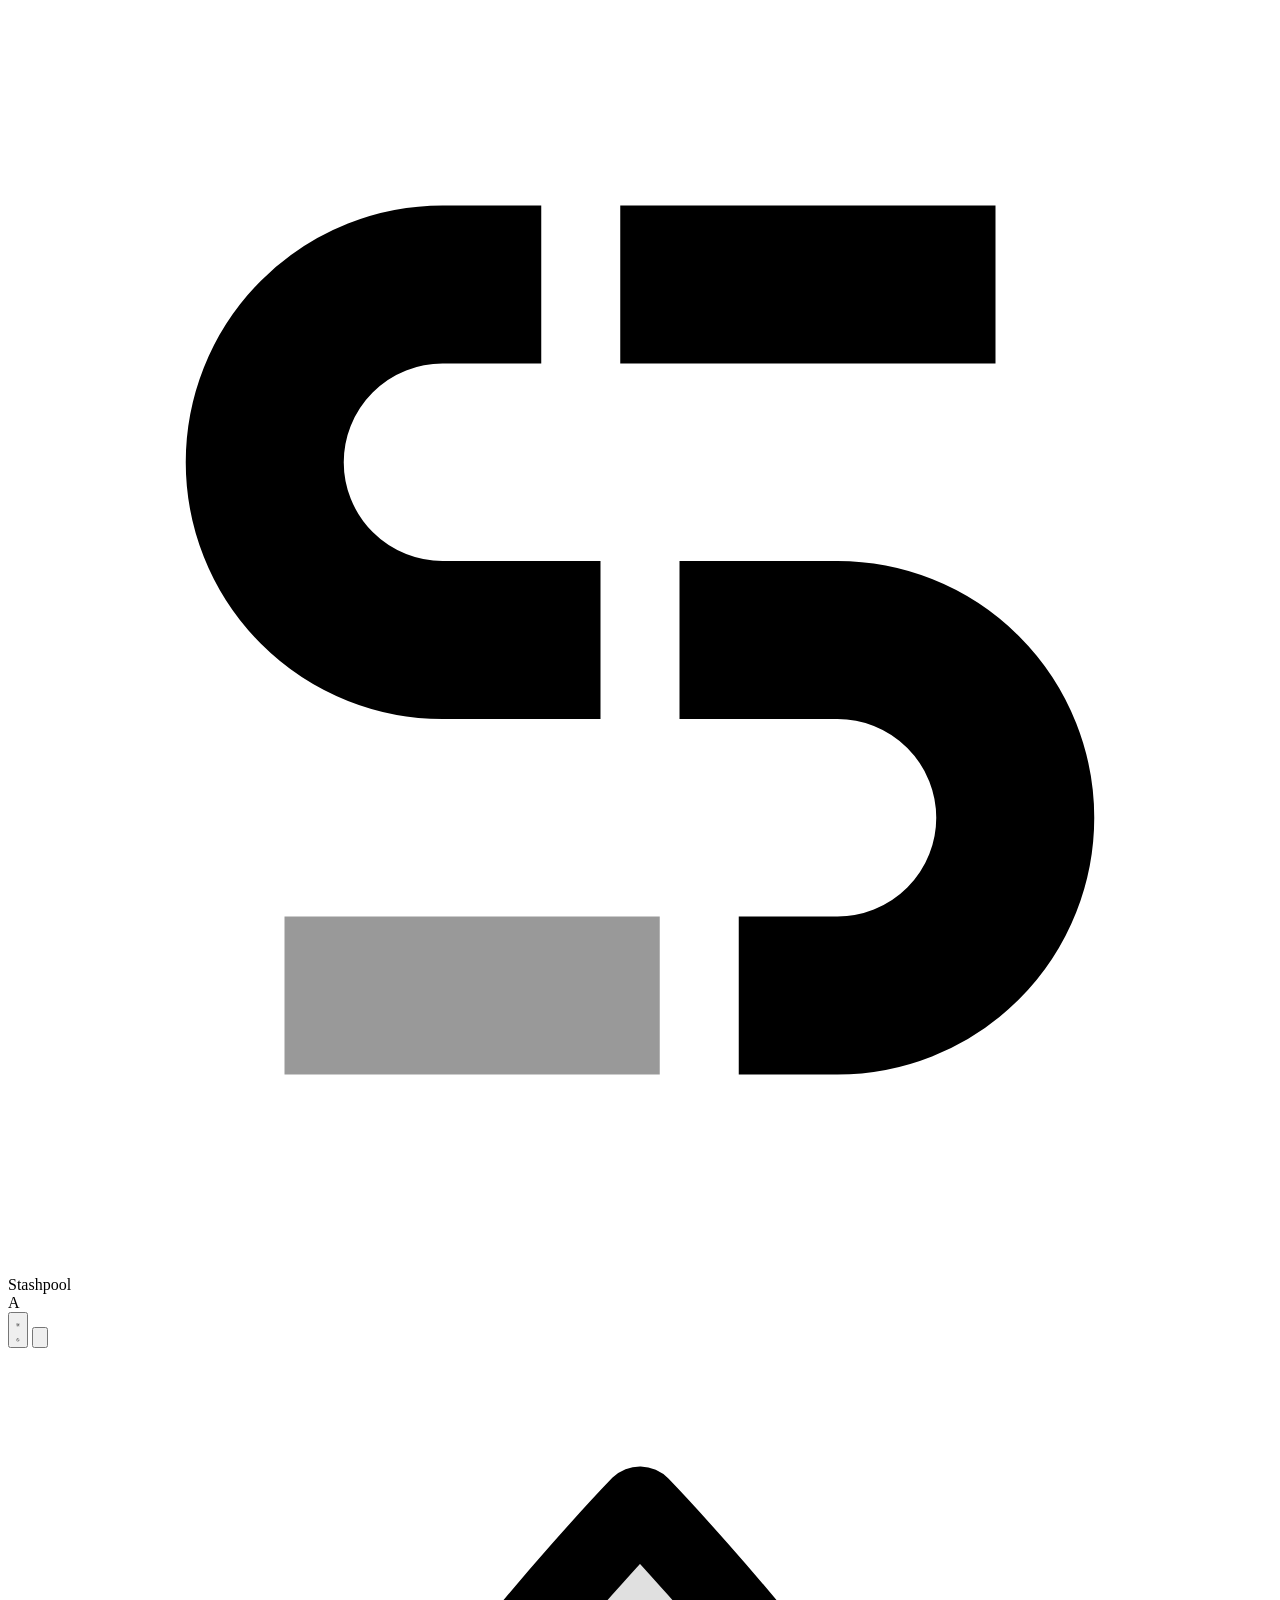
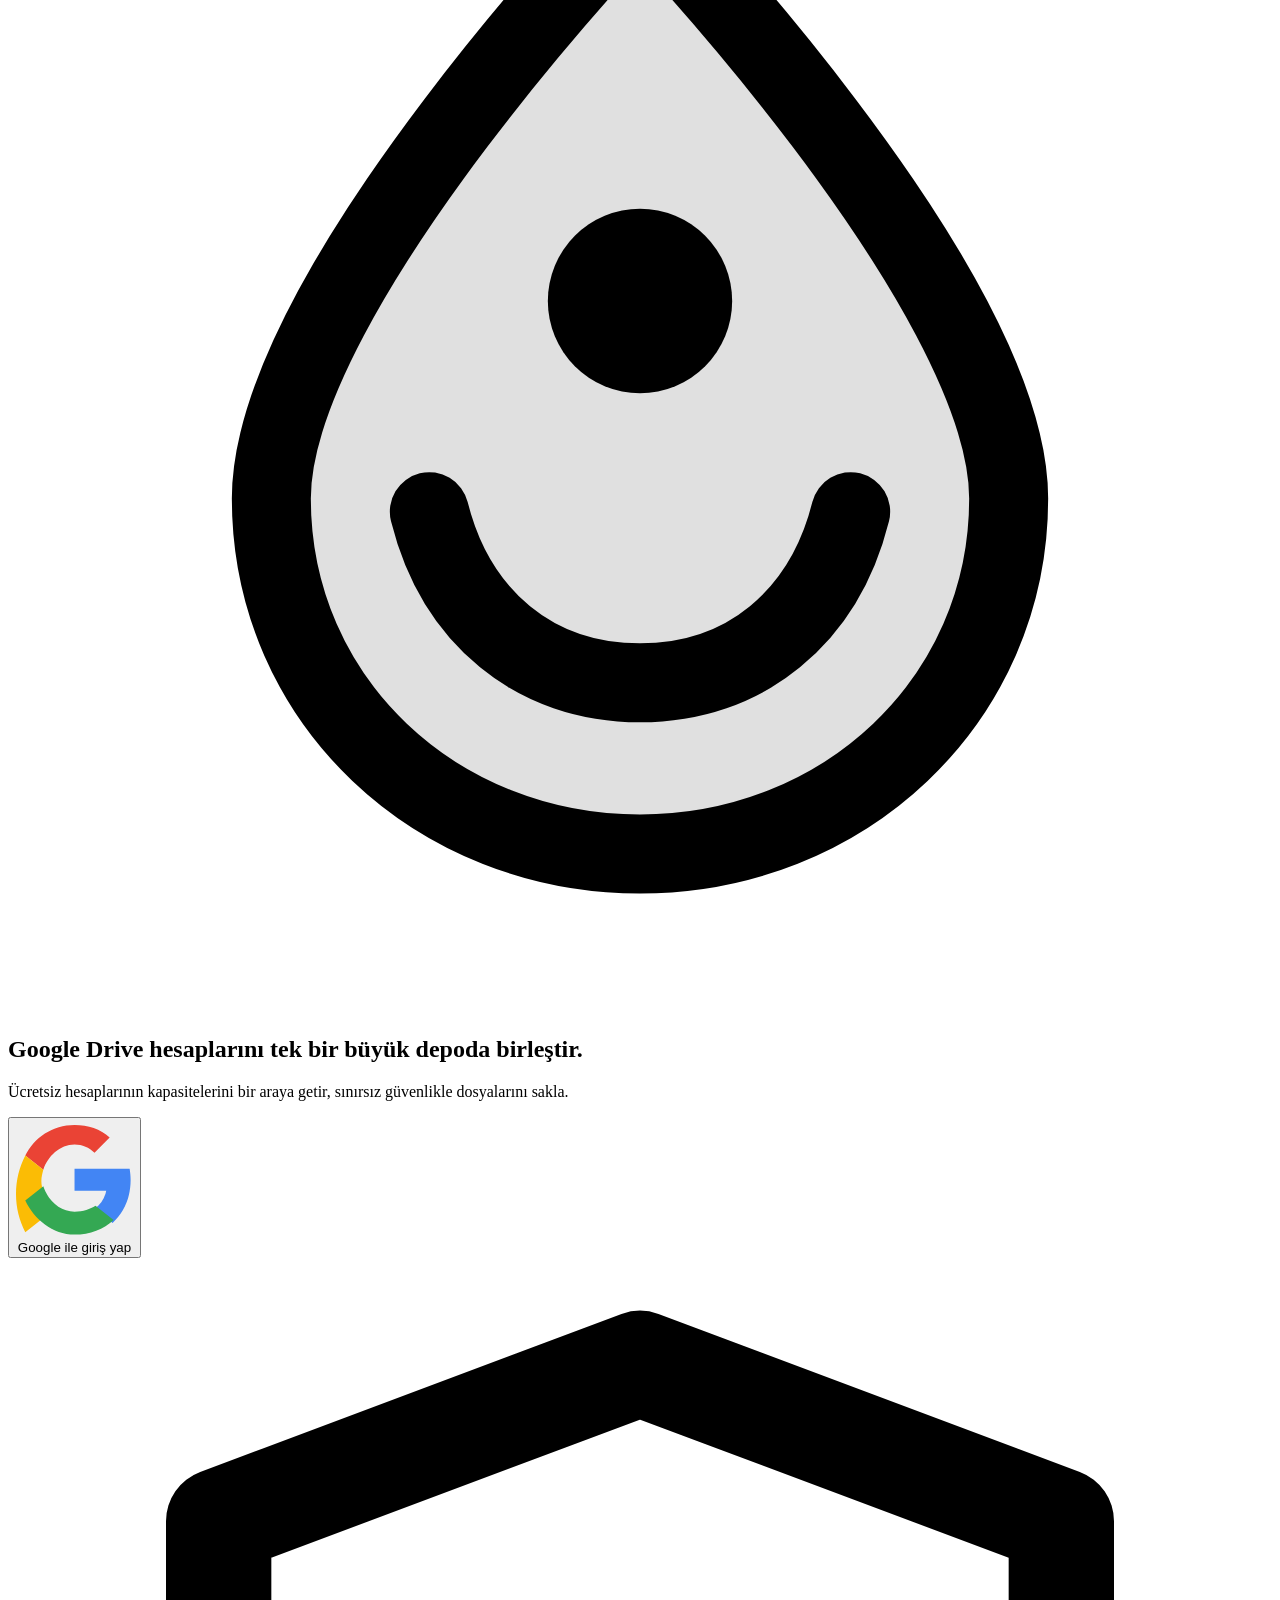
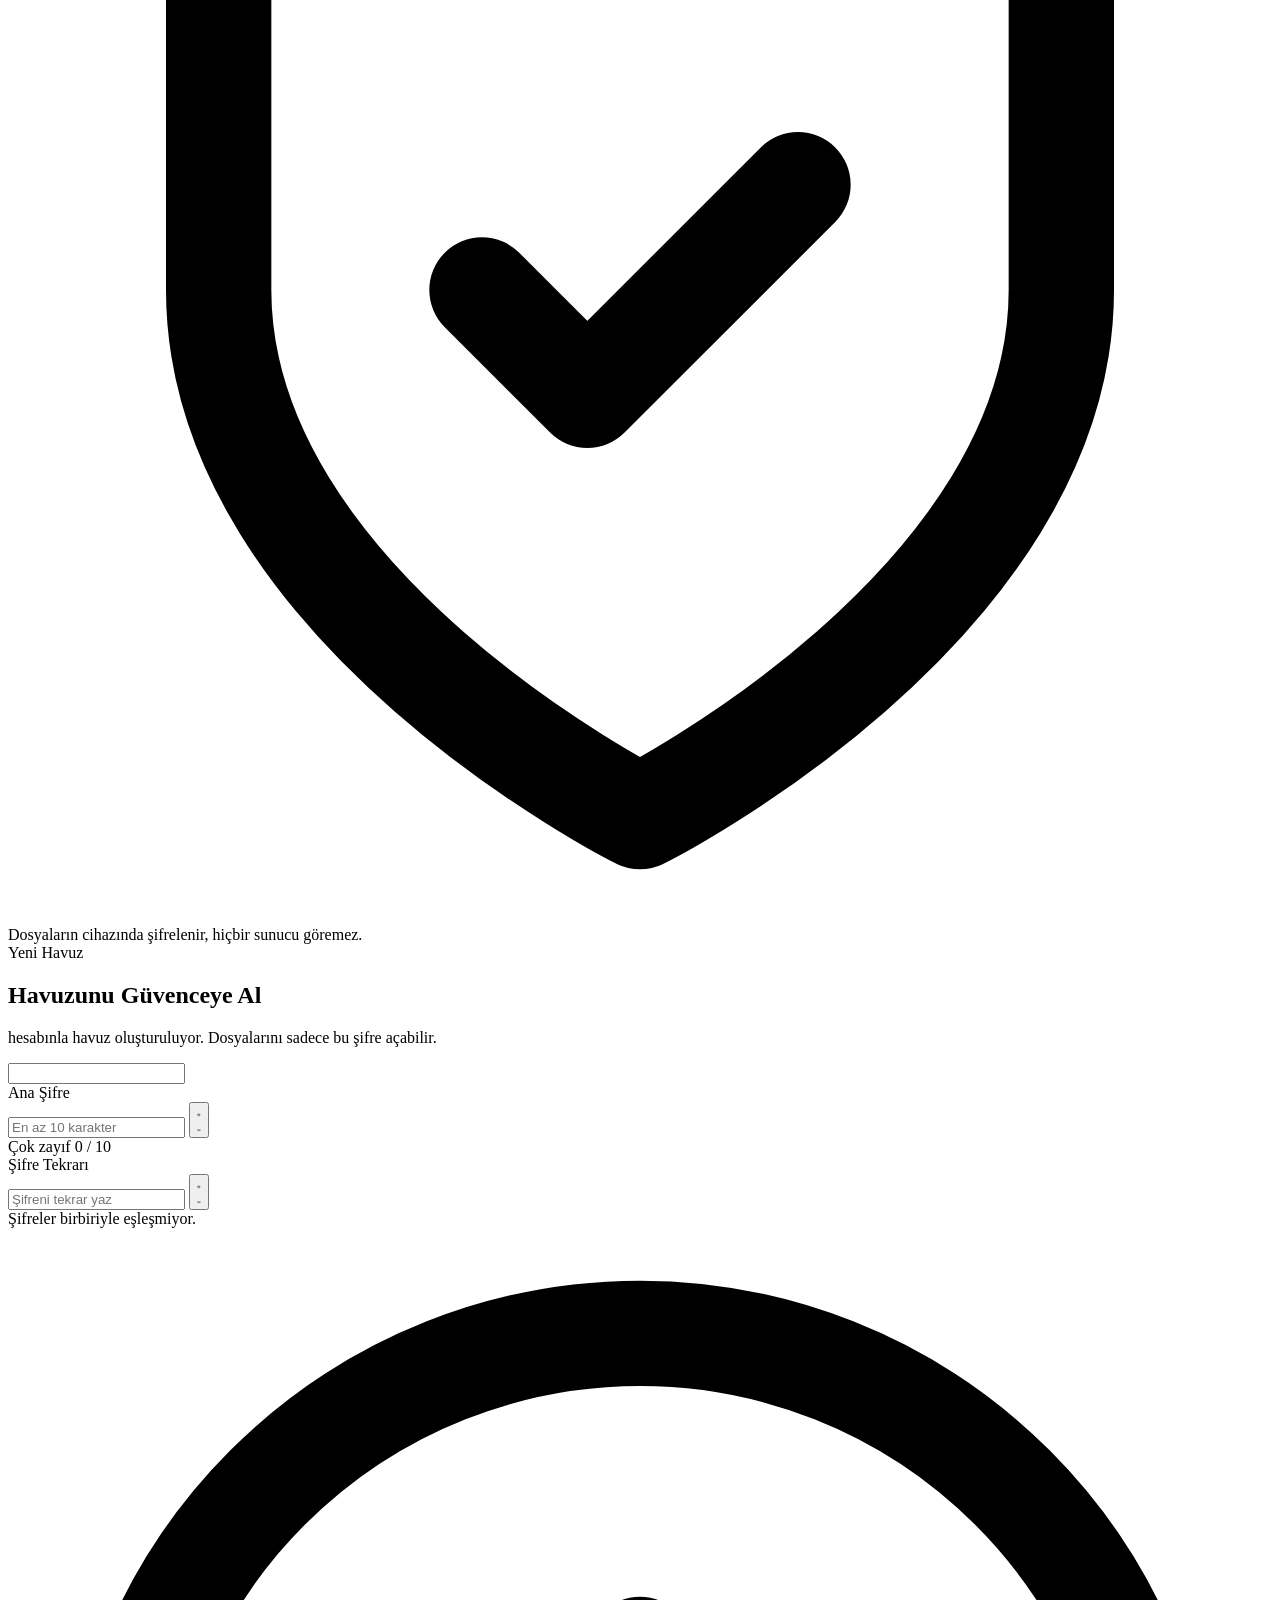
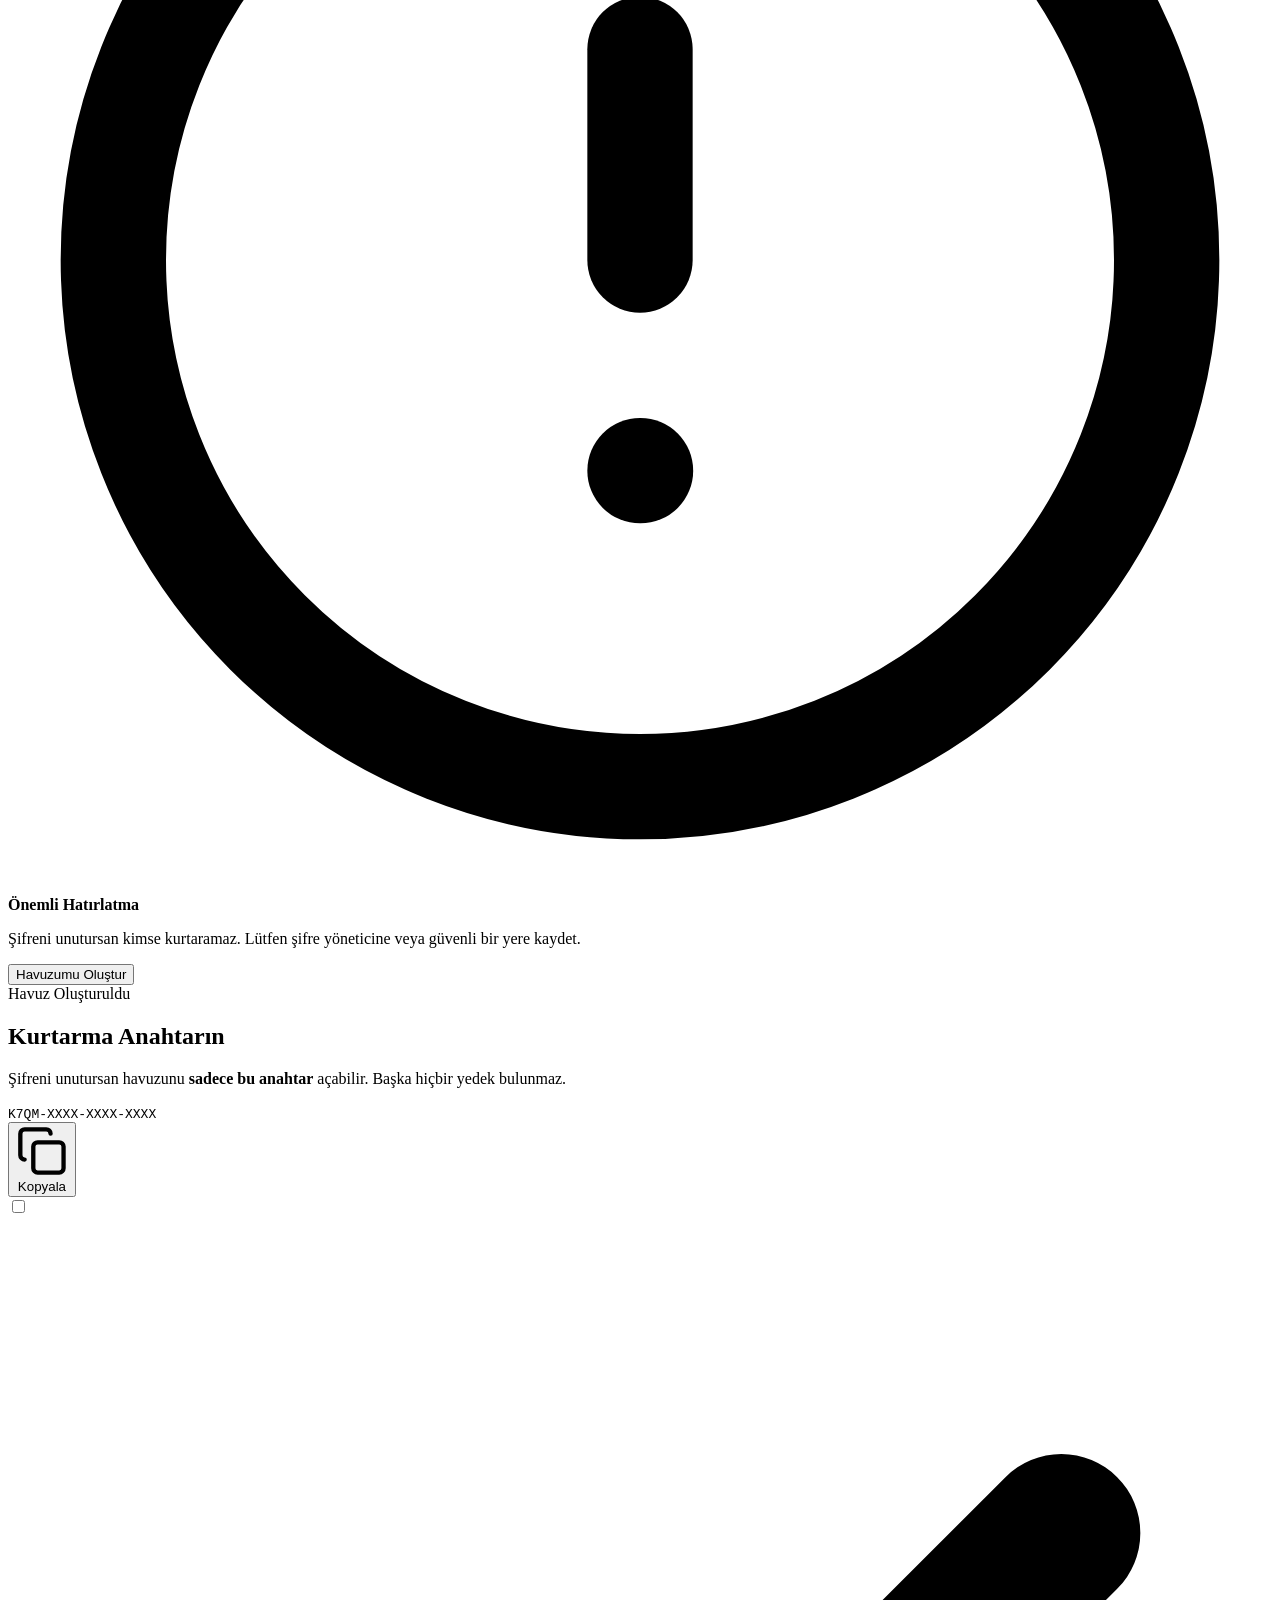
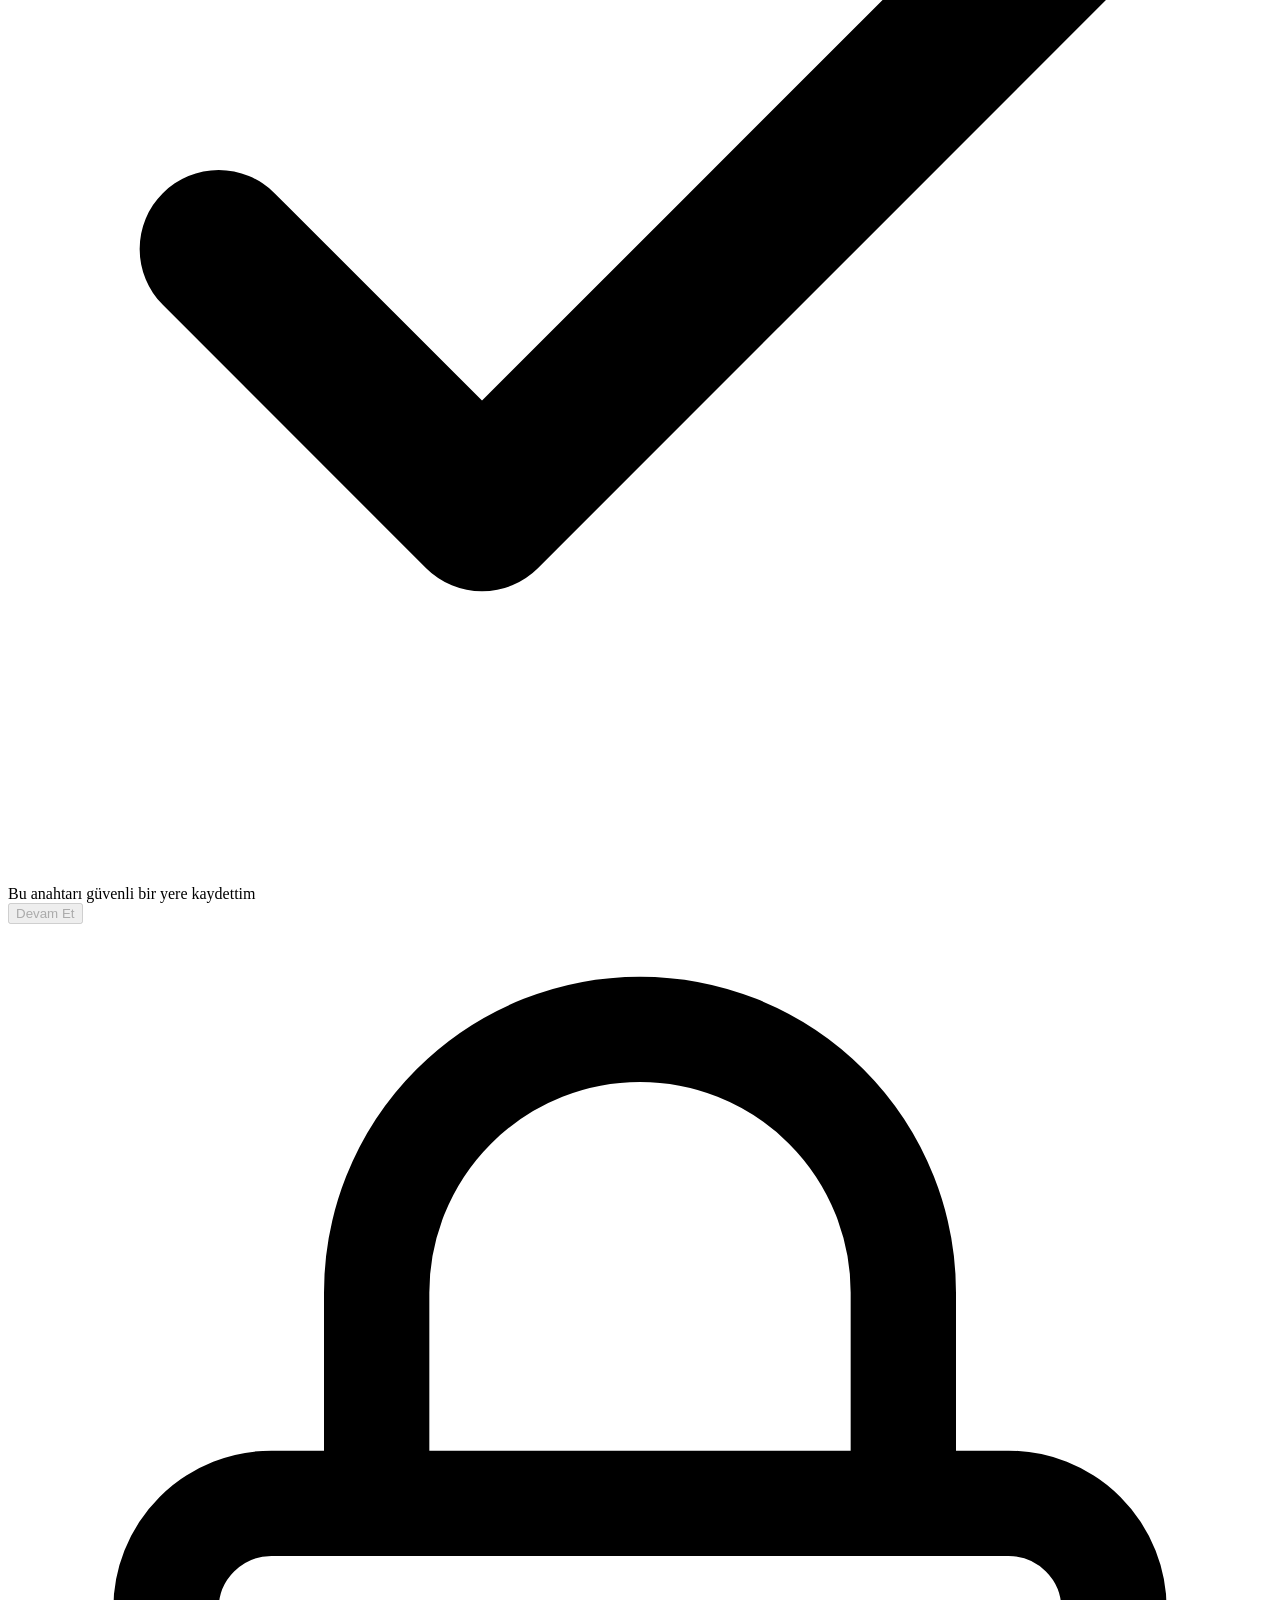
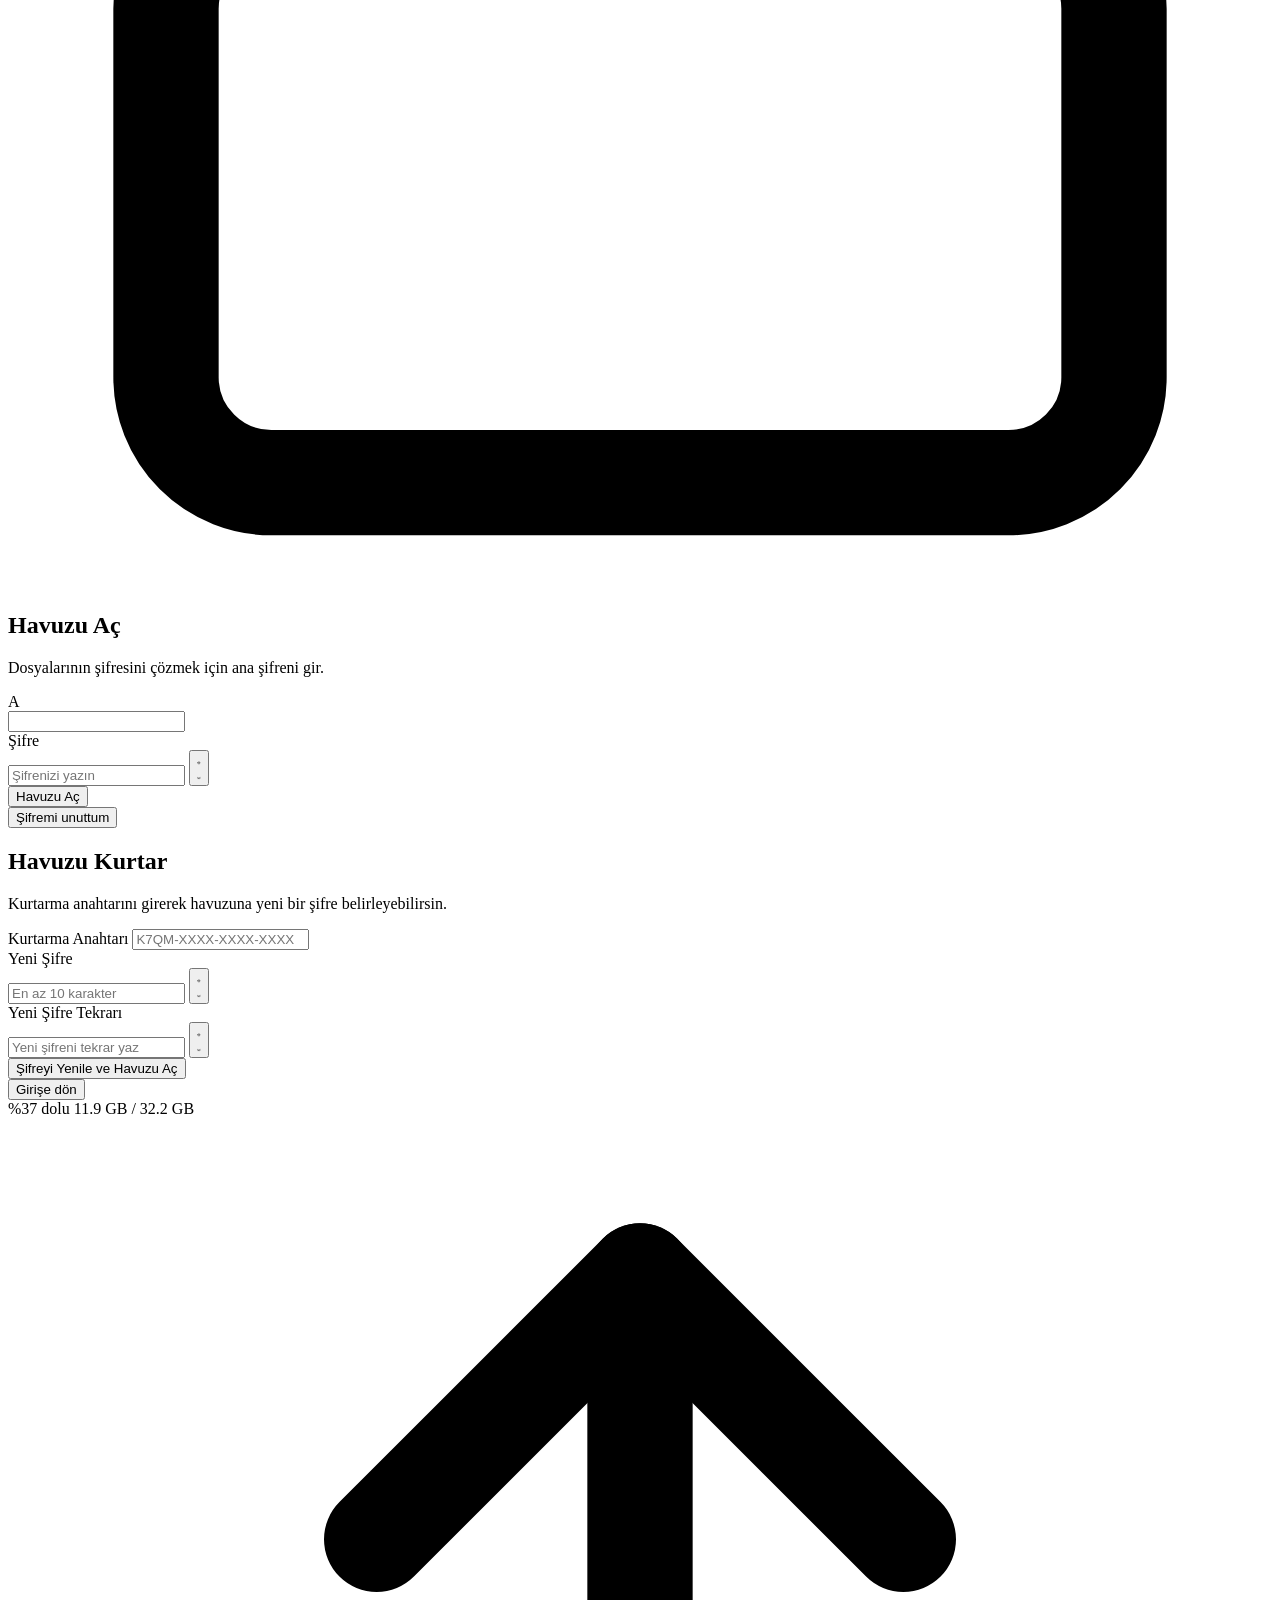
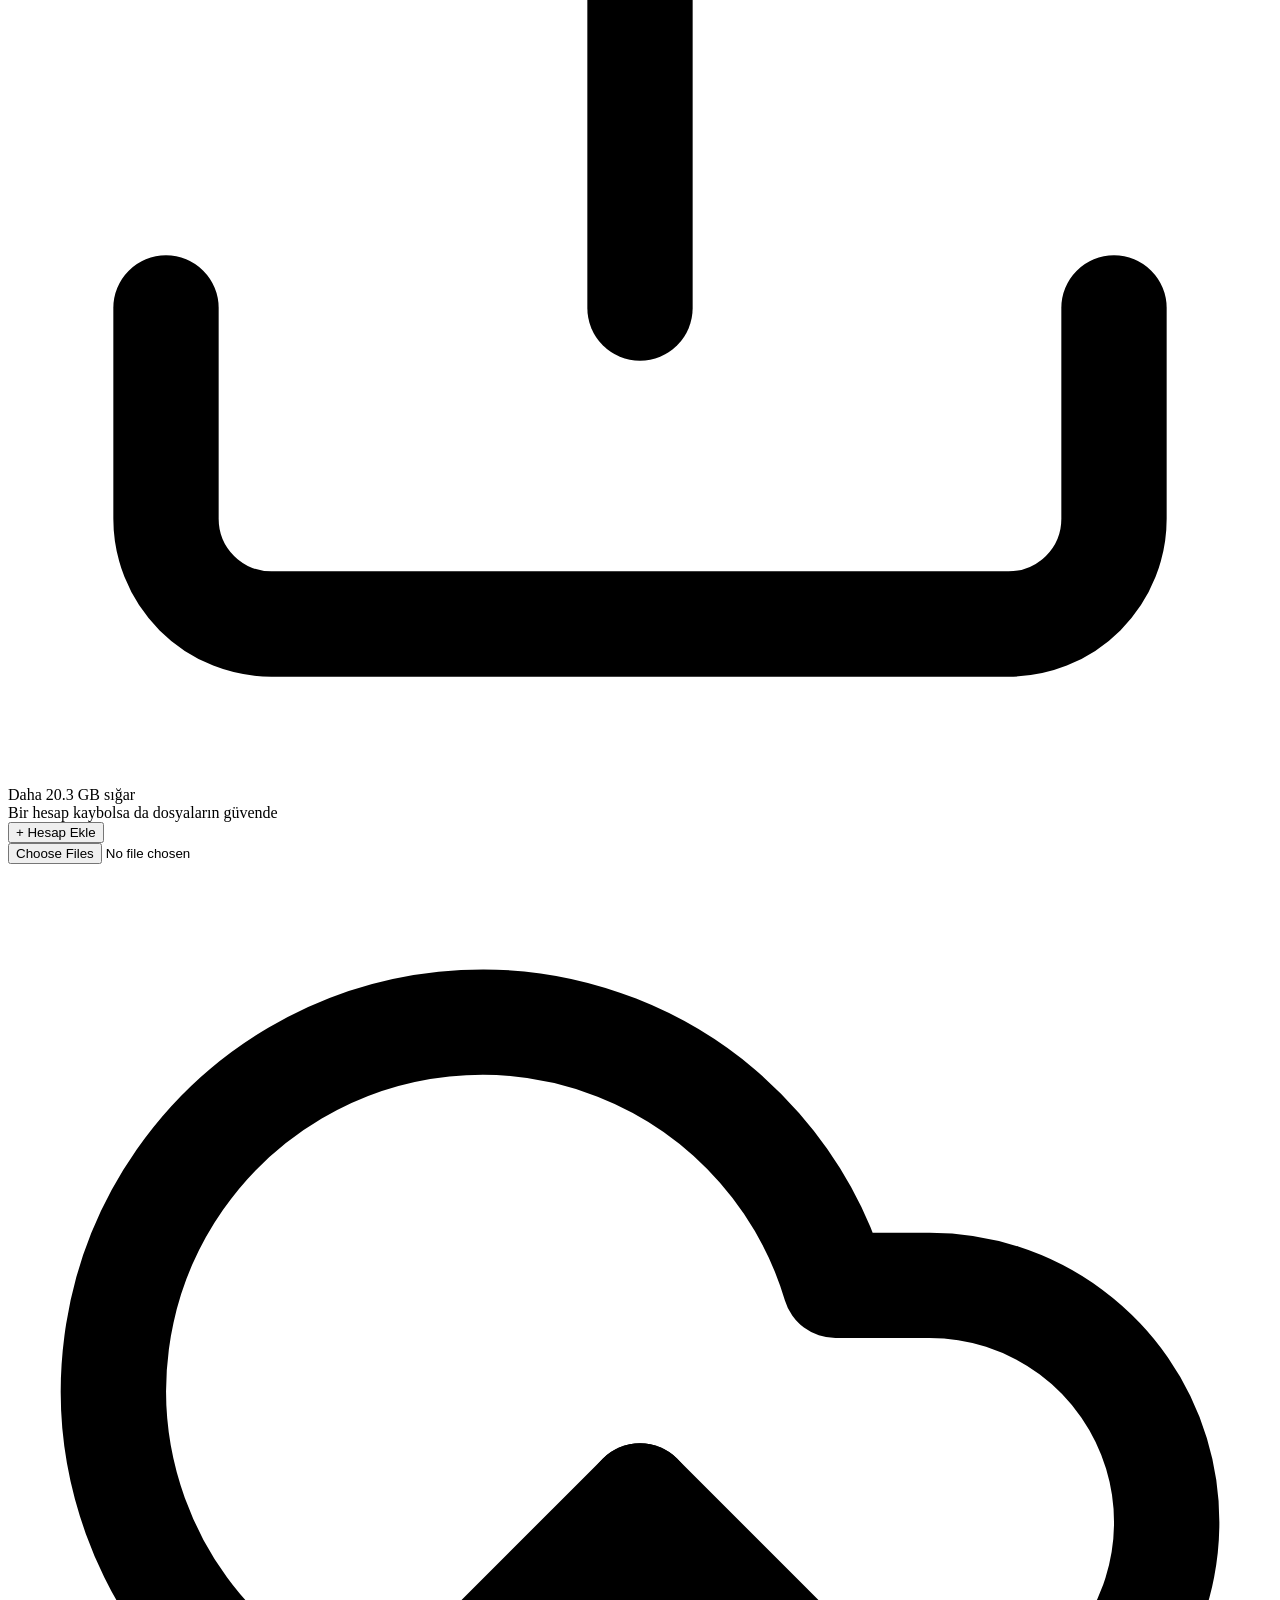
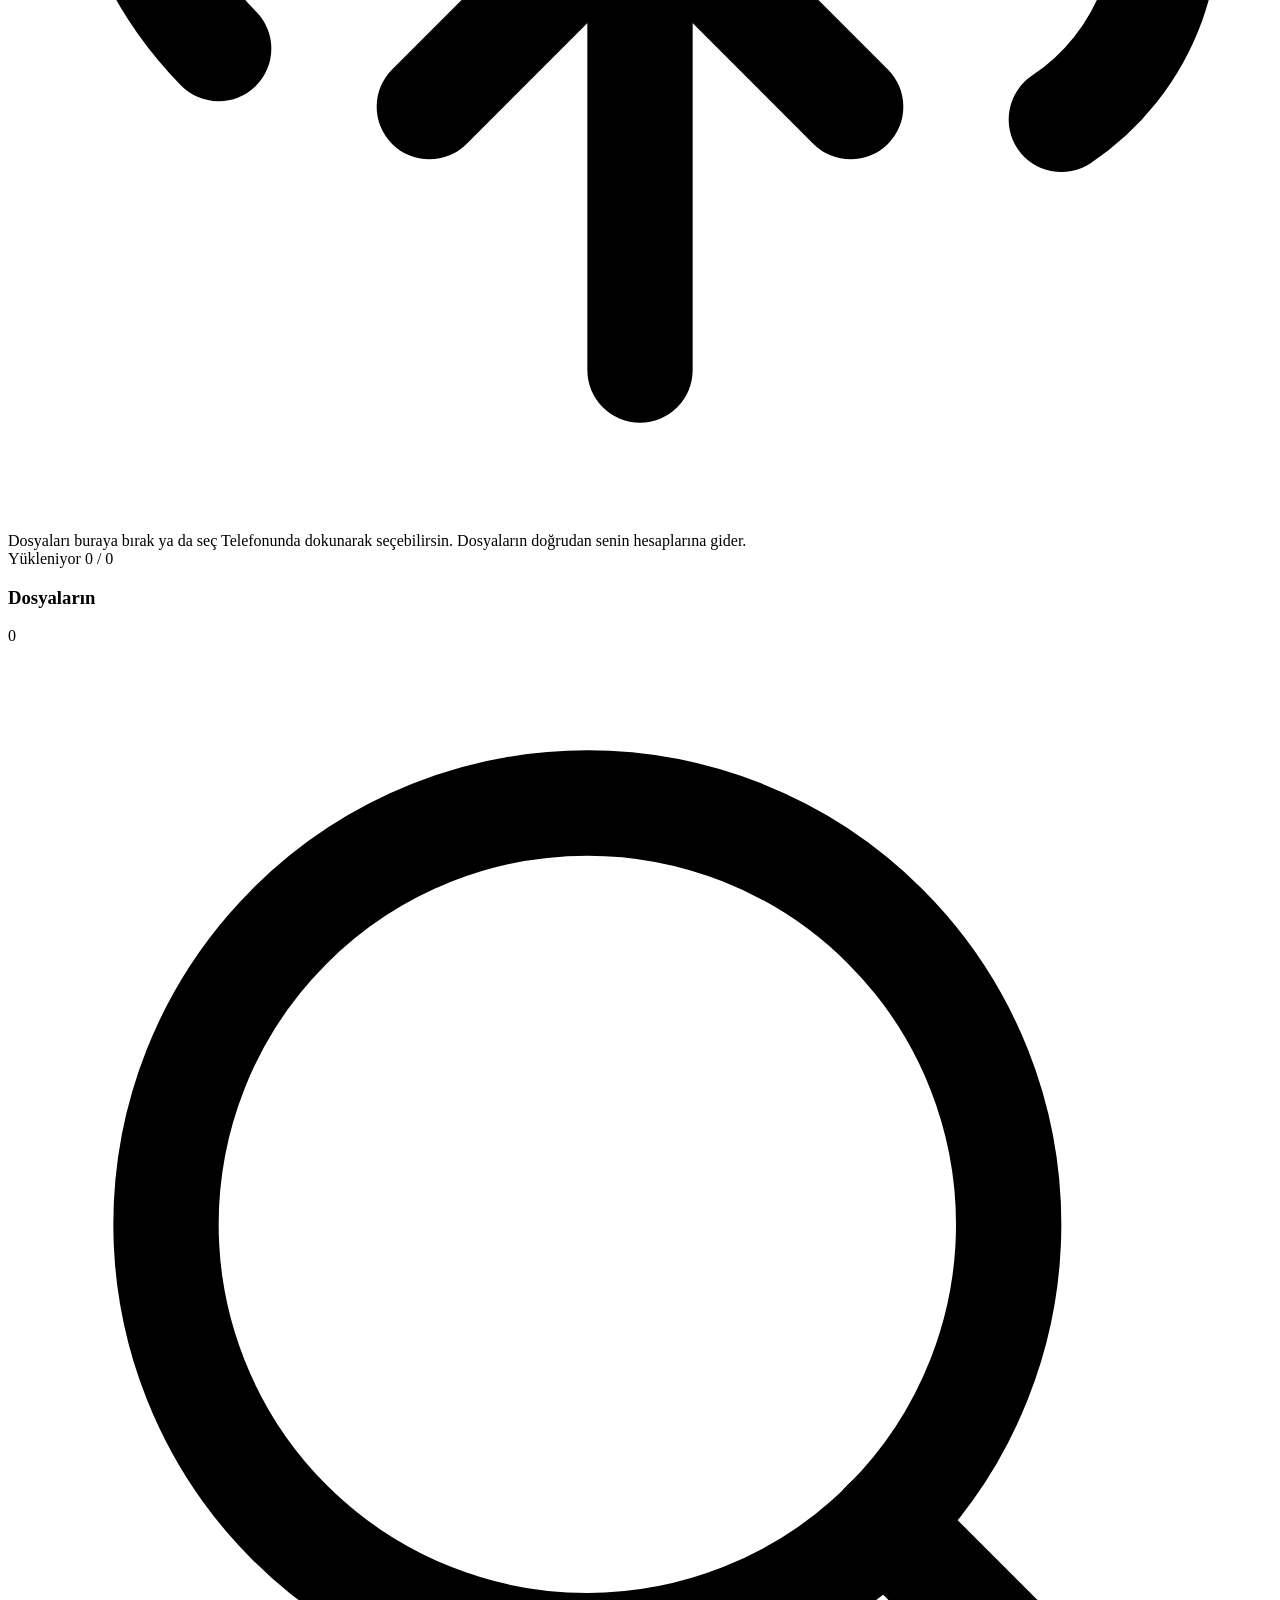
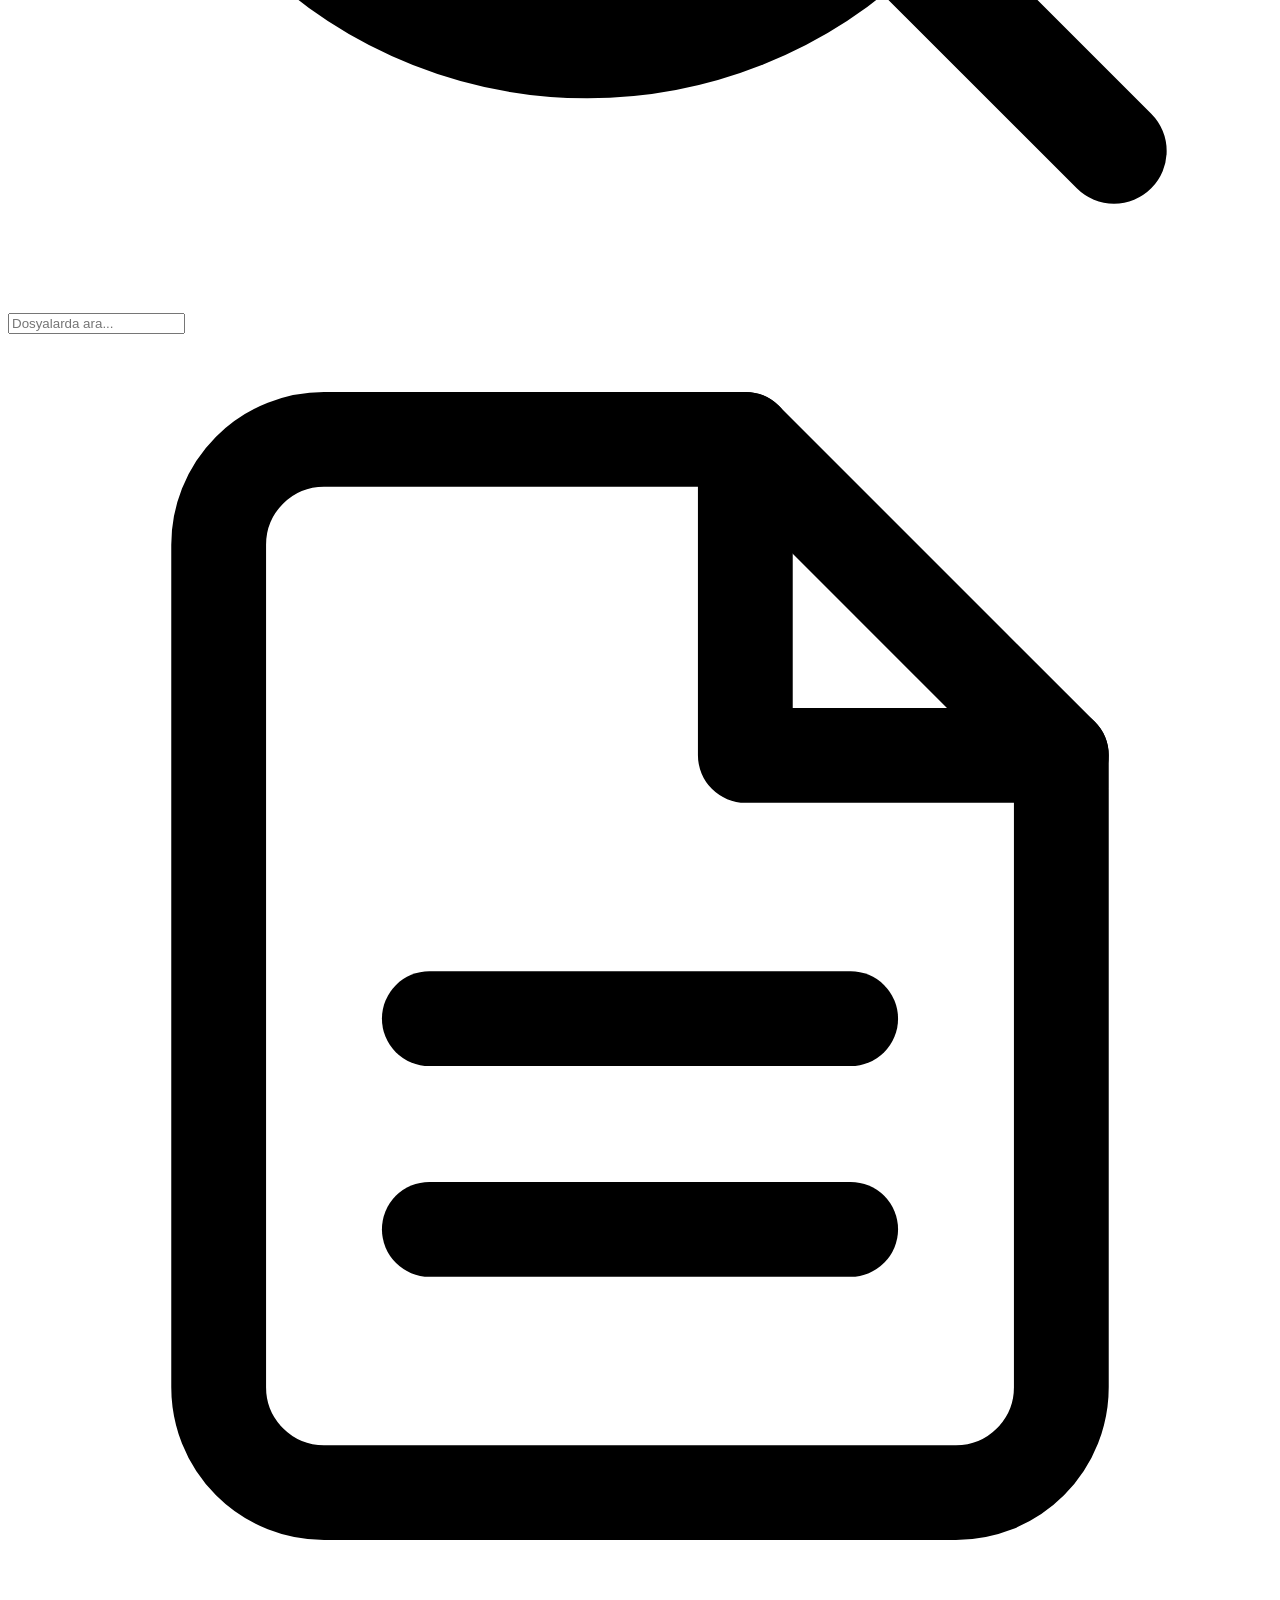
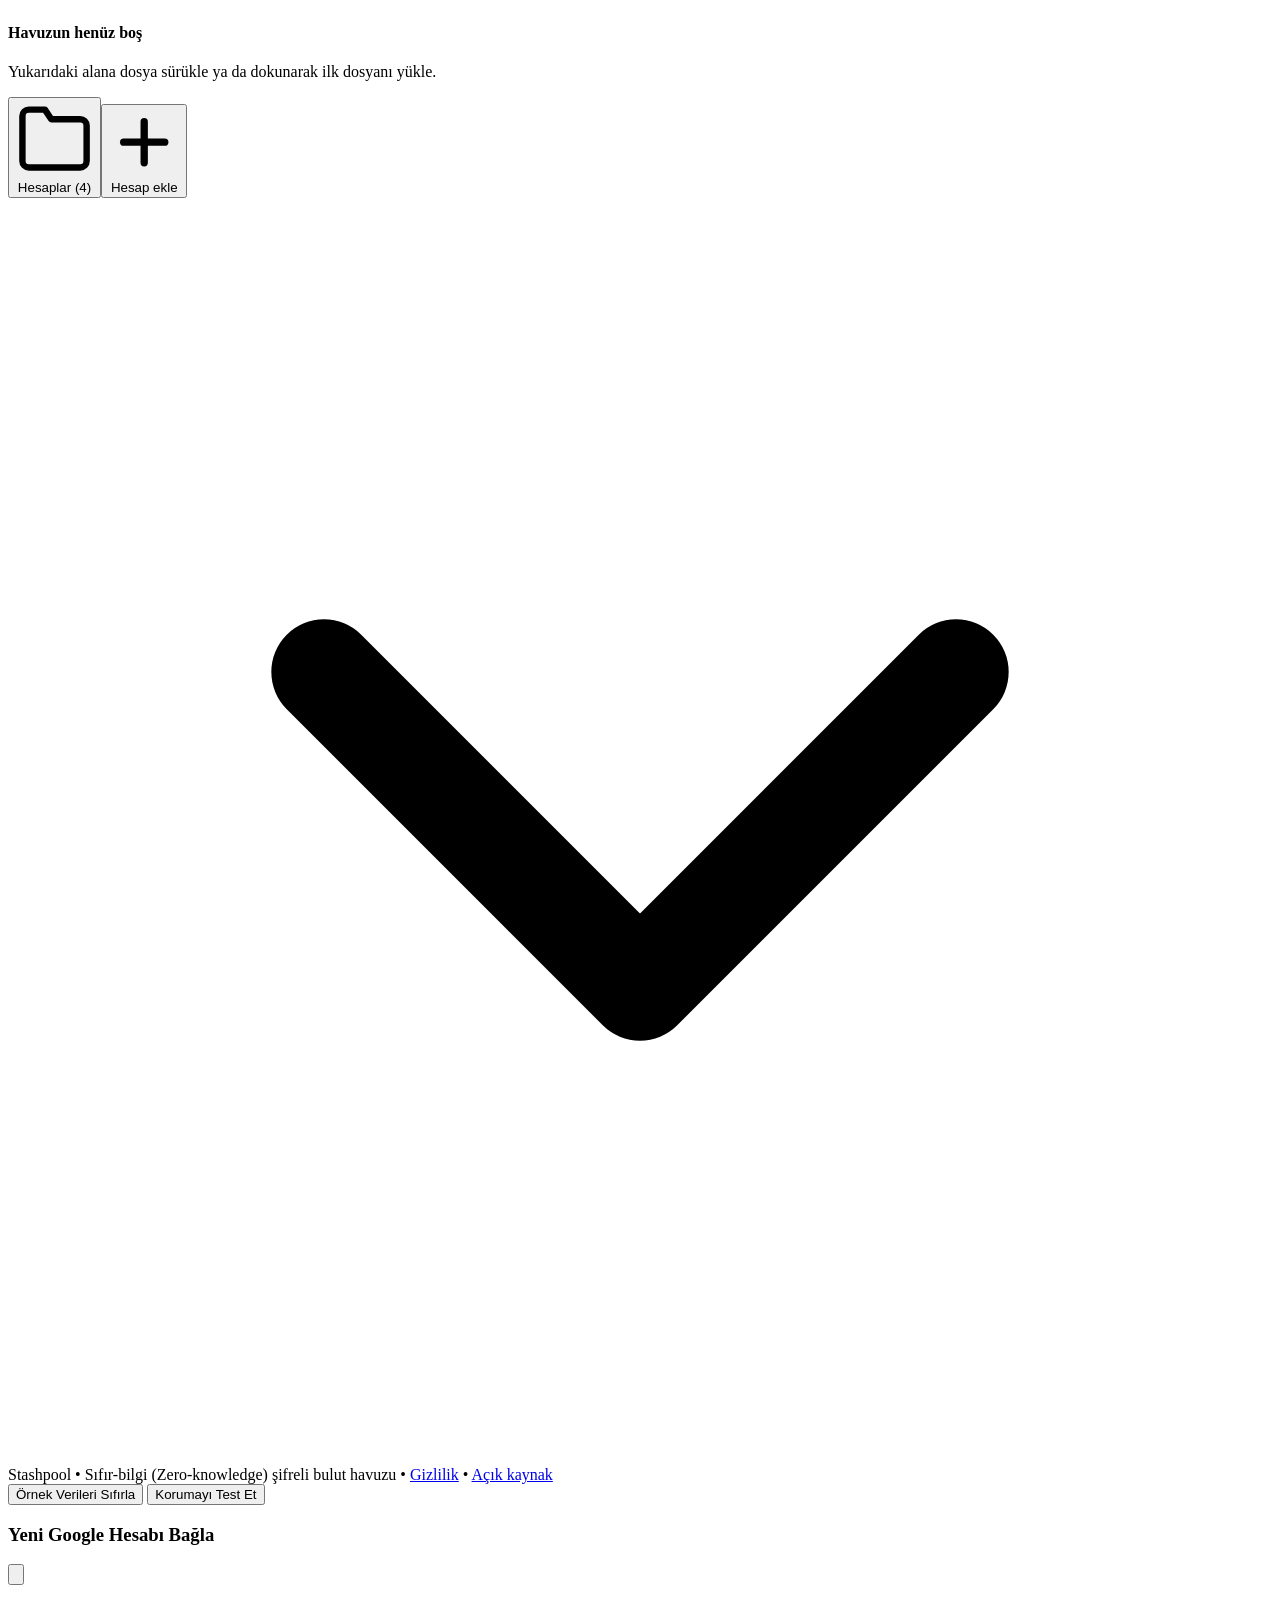
==== commit b56fe9a3: "add Stashpool logo (S-stripe mark), favicon and brand files Co-Authored-By: Claude Opus 5.5 <noreply" ====
--- a/web/index.html
+++ b/web/index.html
@@ -9,6 +9,7 @@
     <meta property="og:description" content="Ücretsiz Google Drive hesaplarınızı tek bir büyük, şifreli ve güvenli depoda birleştiren modern web uygulaması." />
     <meta property="og:type" content="website" />
     <meta name="twitter:card" content="summary_large_image" />
+    <link rel="icon" href="/favicon.svg" type="image/svg+xml" />
     <link rel="stylesheet" href="/style.css" />
   </head>
   <body>
@@ -19,10 +20,11 @@
       <header id="app-header" class="app-header">
         <div class="header-brand">
           <div class="brand-logo" aria-hidden="true">
-            <svg viewBox="0 0 32 32" fill="none" class="brand-svg">
-              <path d="M16 3C16 3 6 13.8 6 19.5C6 25 10.5 29 16 29C21.5 29 26 25 26 19.5C26 13.8 16 3 16 3Z" fill="currentColor" fill-opacity="0.18" stroke="currentColor" stroke-width="2.2" stroke-linejoin="round"/>
-              <path d="M10 20C10.5 22.5 12.8 24.5 16 24.5C19.2 24.5 21.5 22.5 22 20" stroke="currentColor" stroke-width="2.2" stroke-linecap="round"/>
-              <circle cx="16" cy="14" r="2.5" fill="currentColor"/>
+            <svg viewBox="0 0 64 64" fill="none" class="brand-svg" aria-hidden="true">
+              <path d="M50 14H31" stroke="currentColor" stroke-width="8"/>
+              <path d="M27 14H22a9 9 0 0 0 0 18h8" stroke="currentColor" stroke-width="8"/>
+              <path d="M34 32h8a9 9 0 0 1 0 18h-5" stroke="currentColor" stroke-width="8"/>
+              <path d="M33 50H14" stroke="currentColor" stroke-opacity="0.4" stroke-width="8"/>
             </svg>
           </div>
           <span class="brand-name">Stashpool</span>
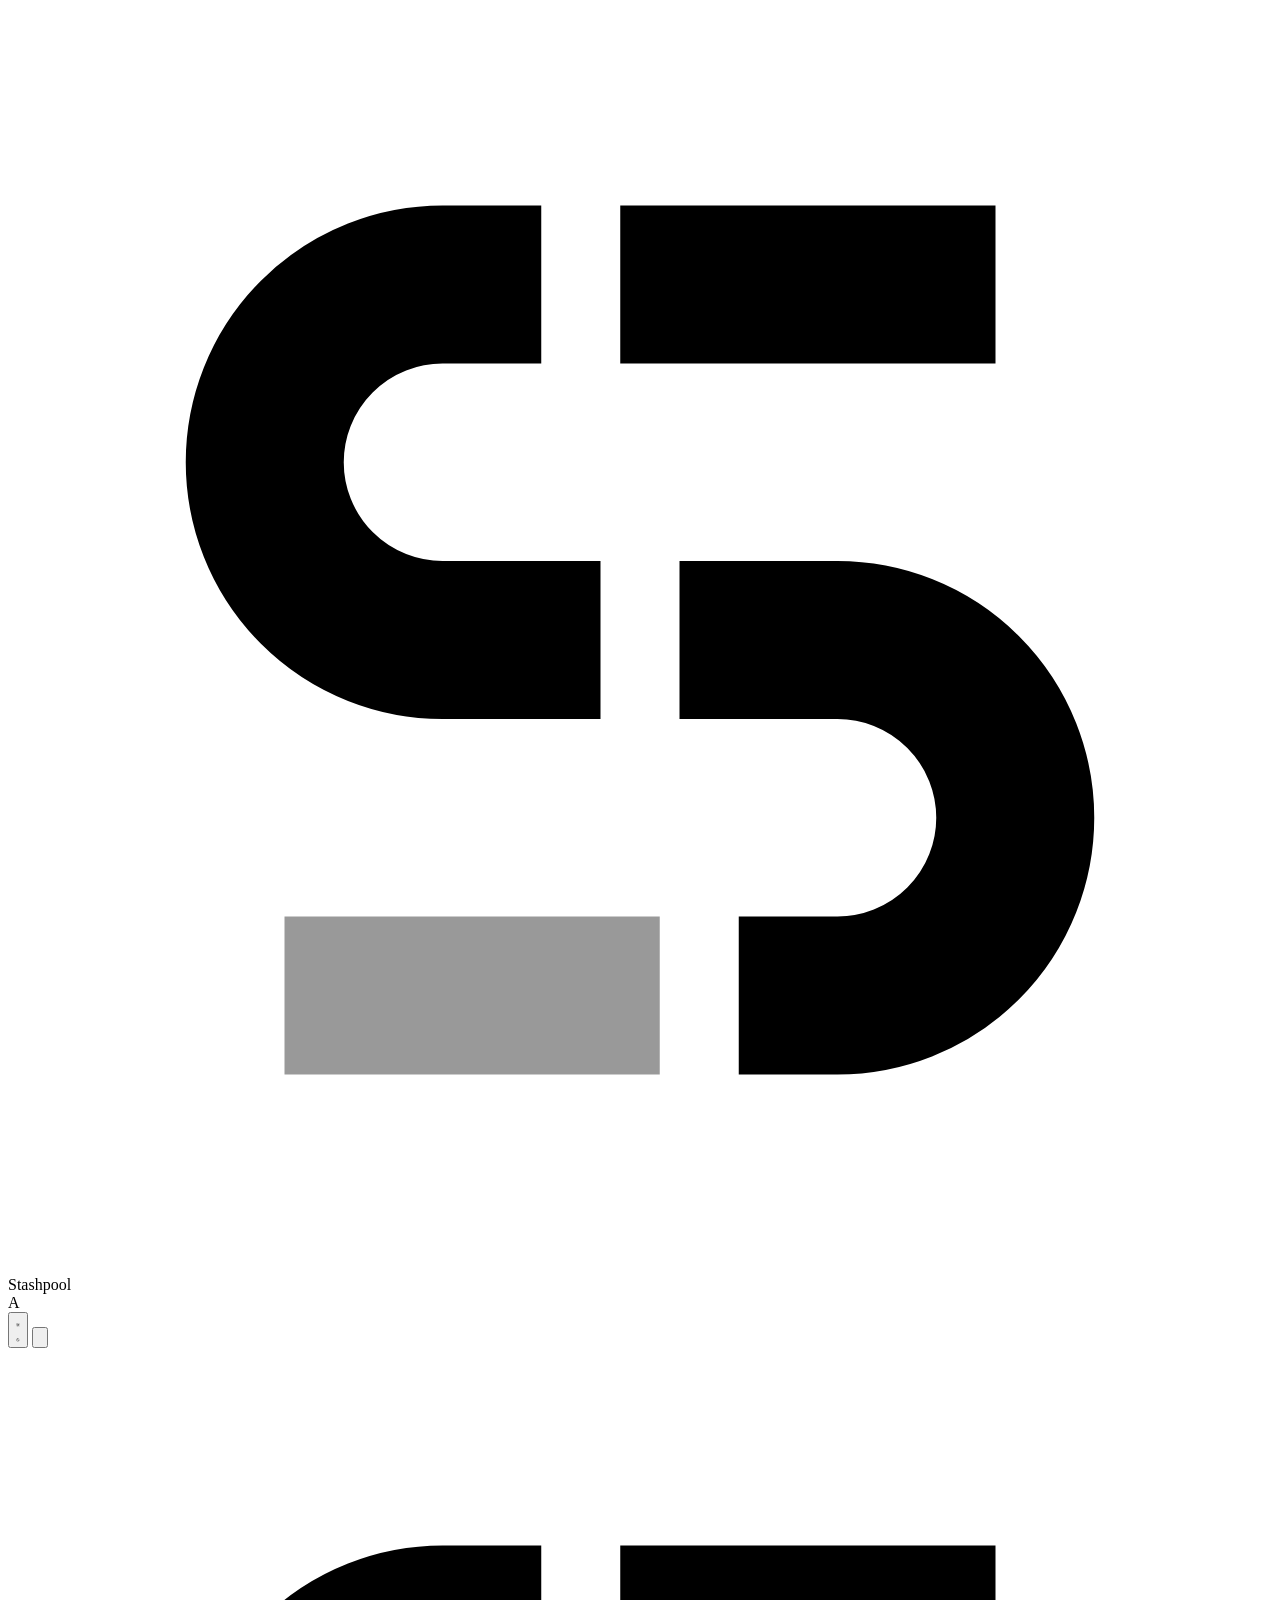
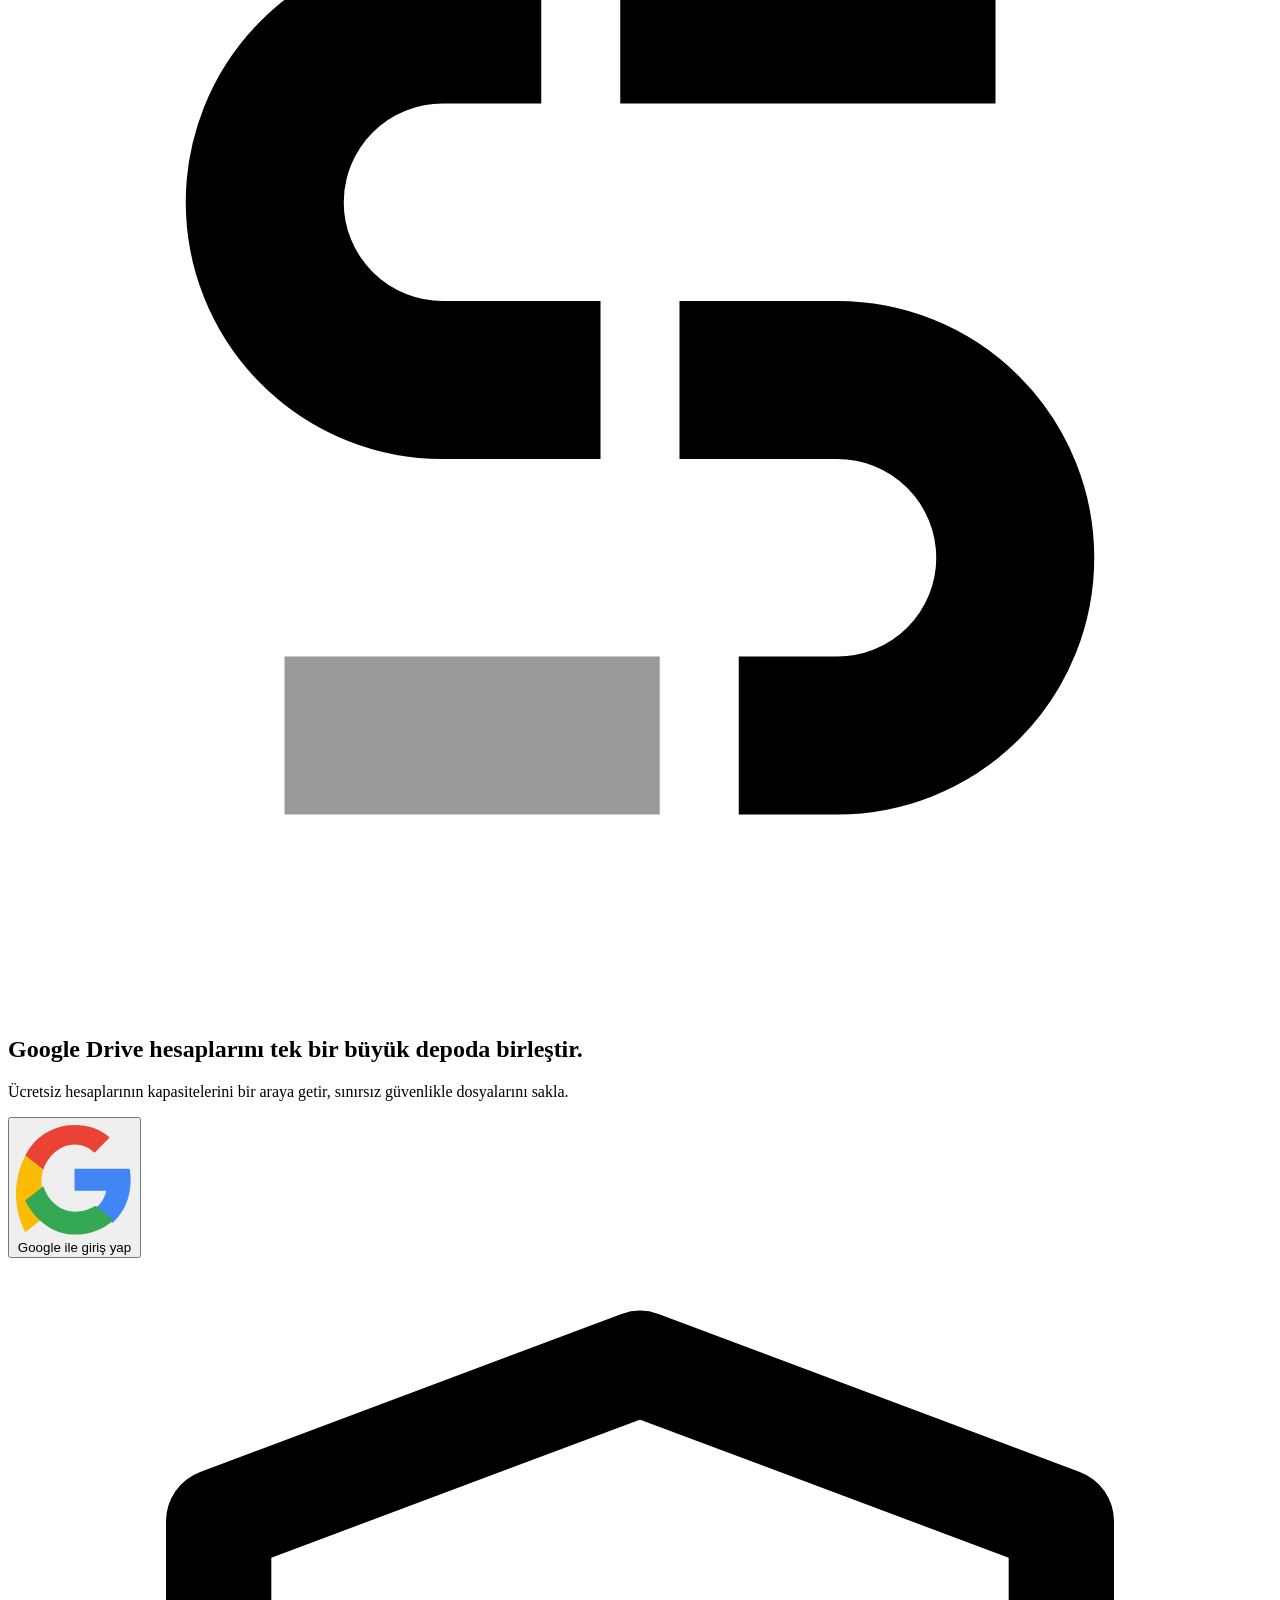
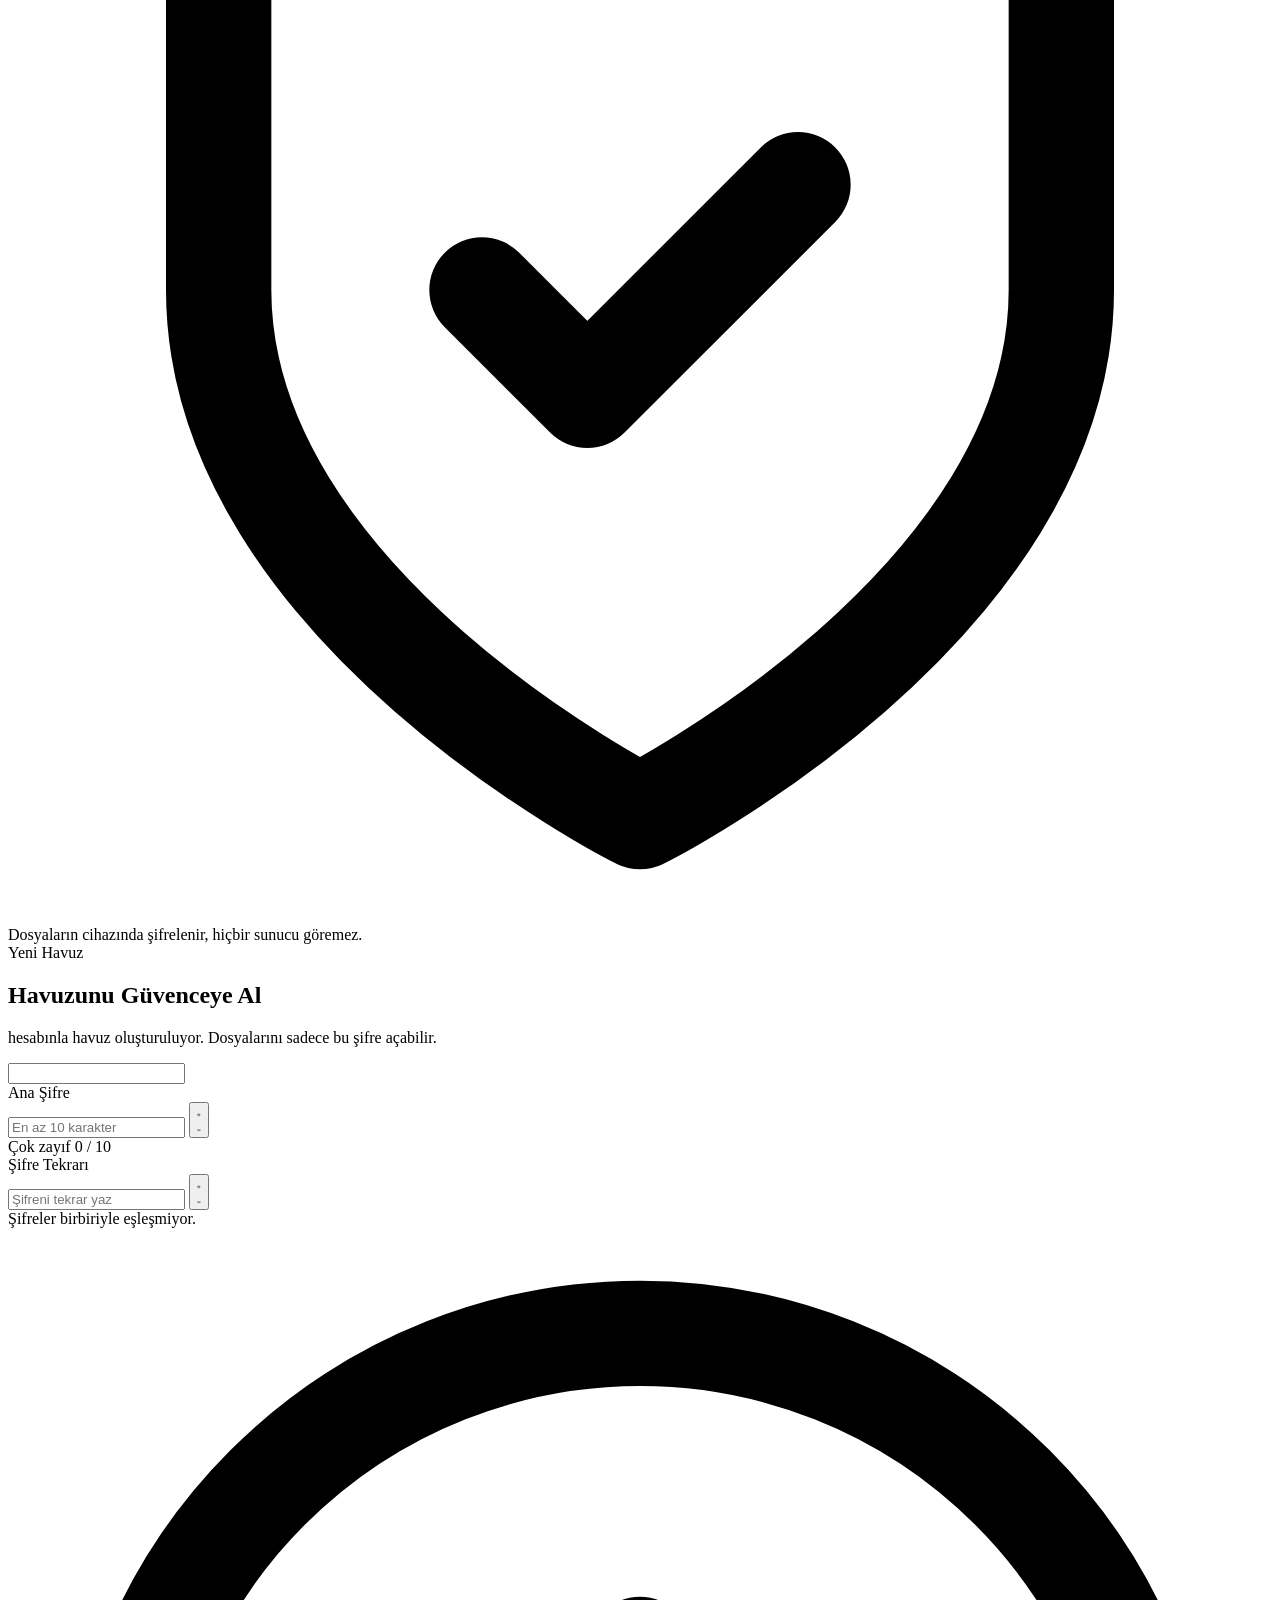
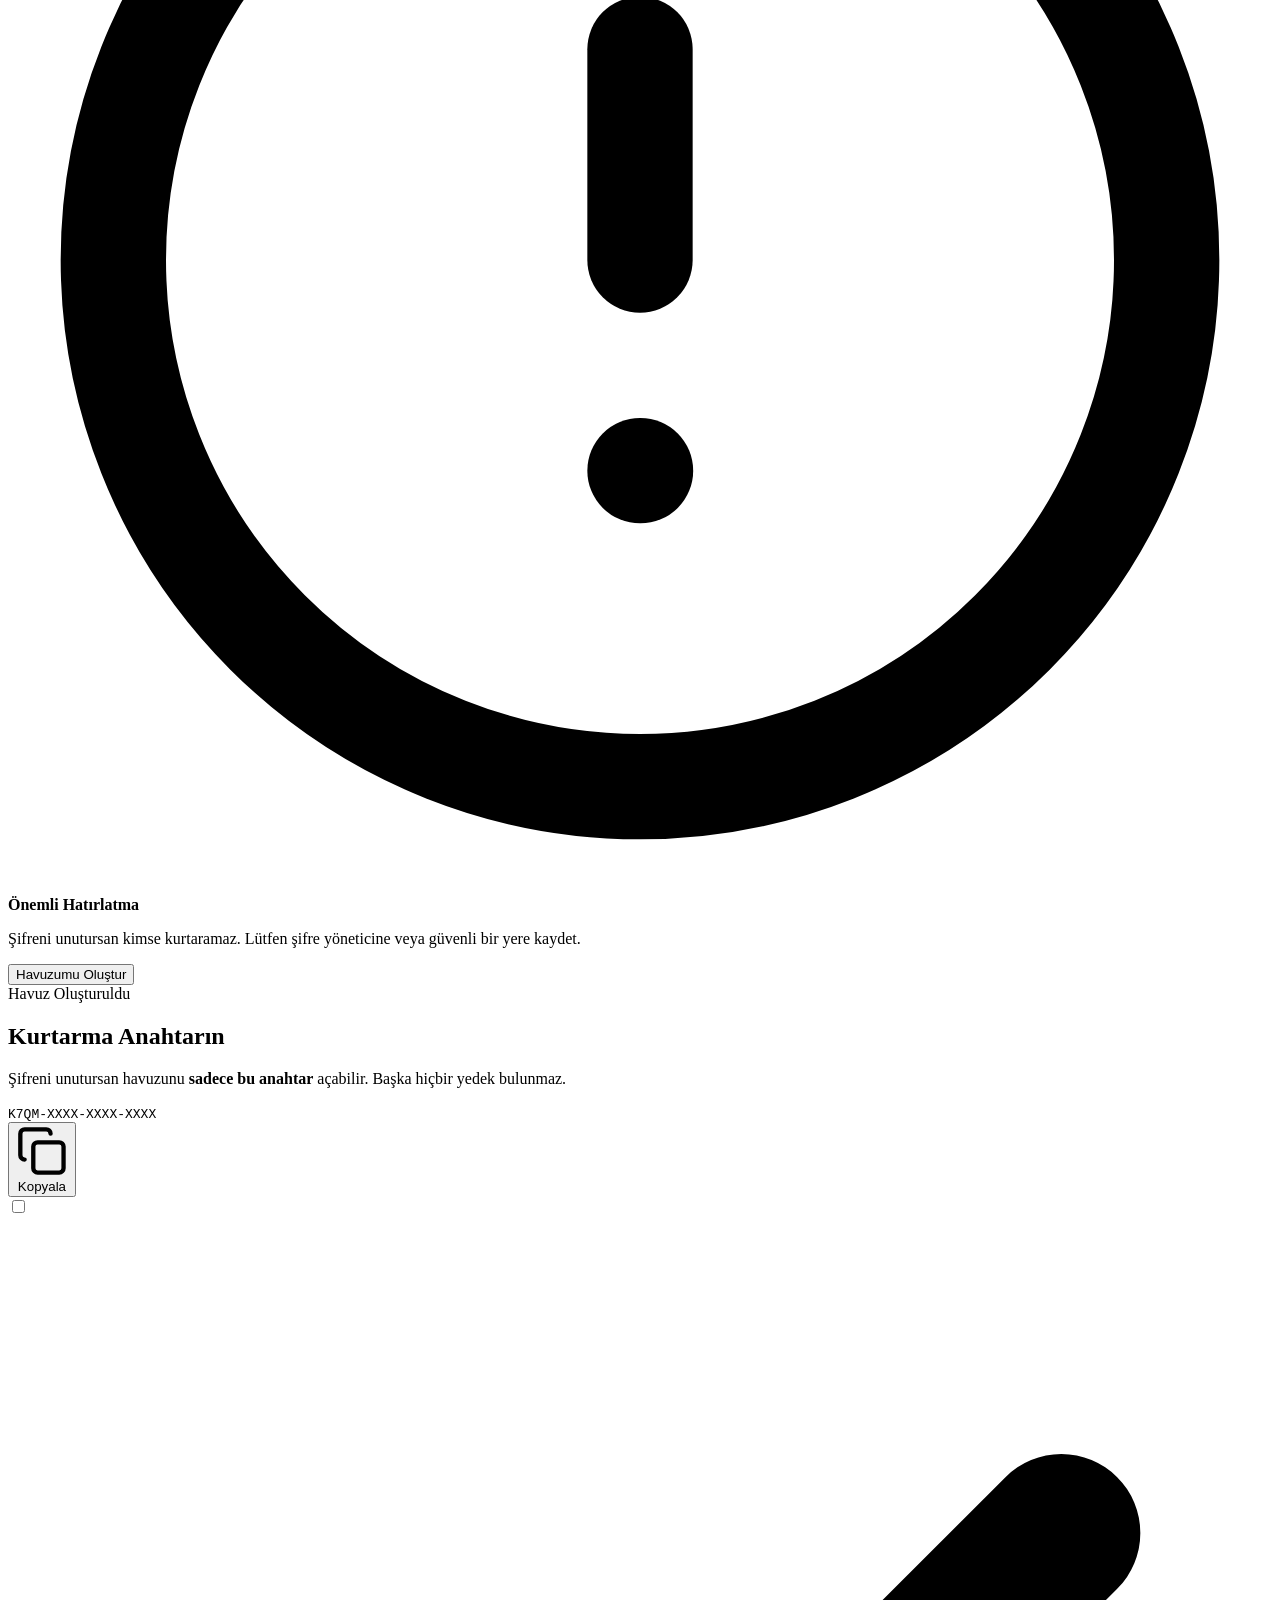
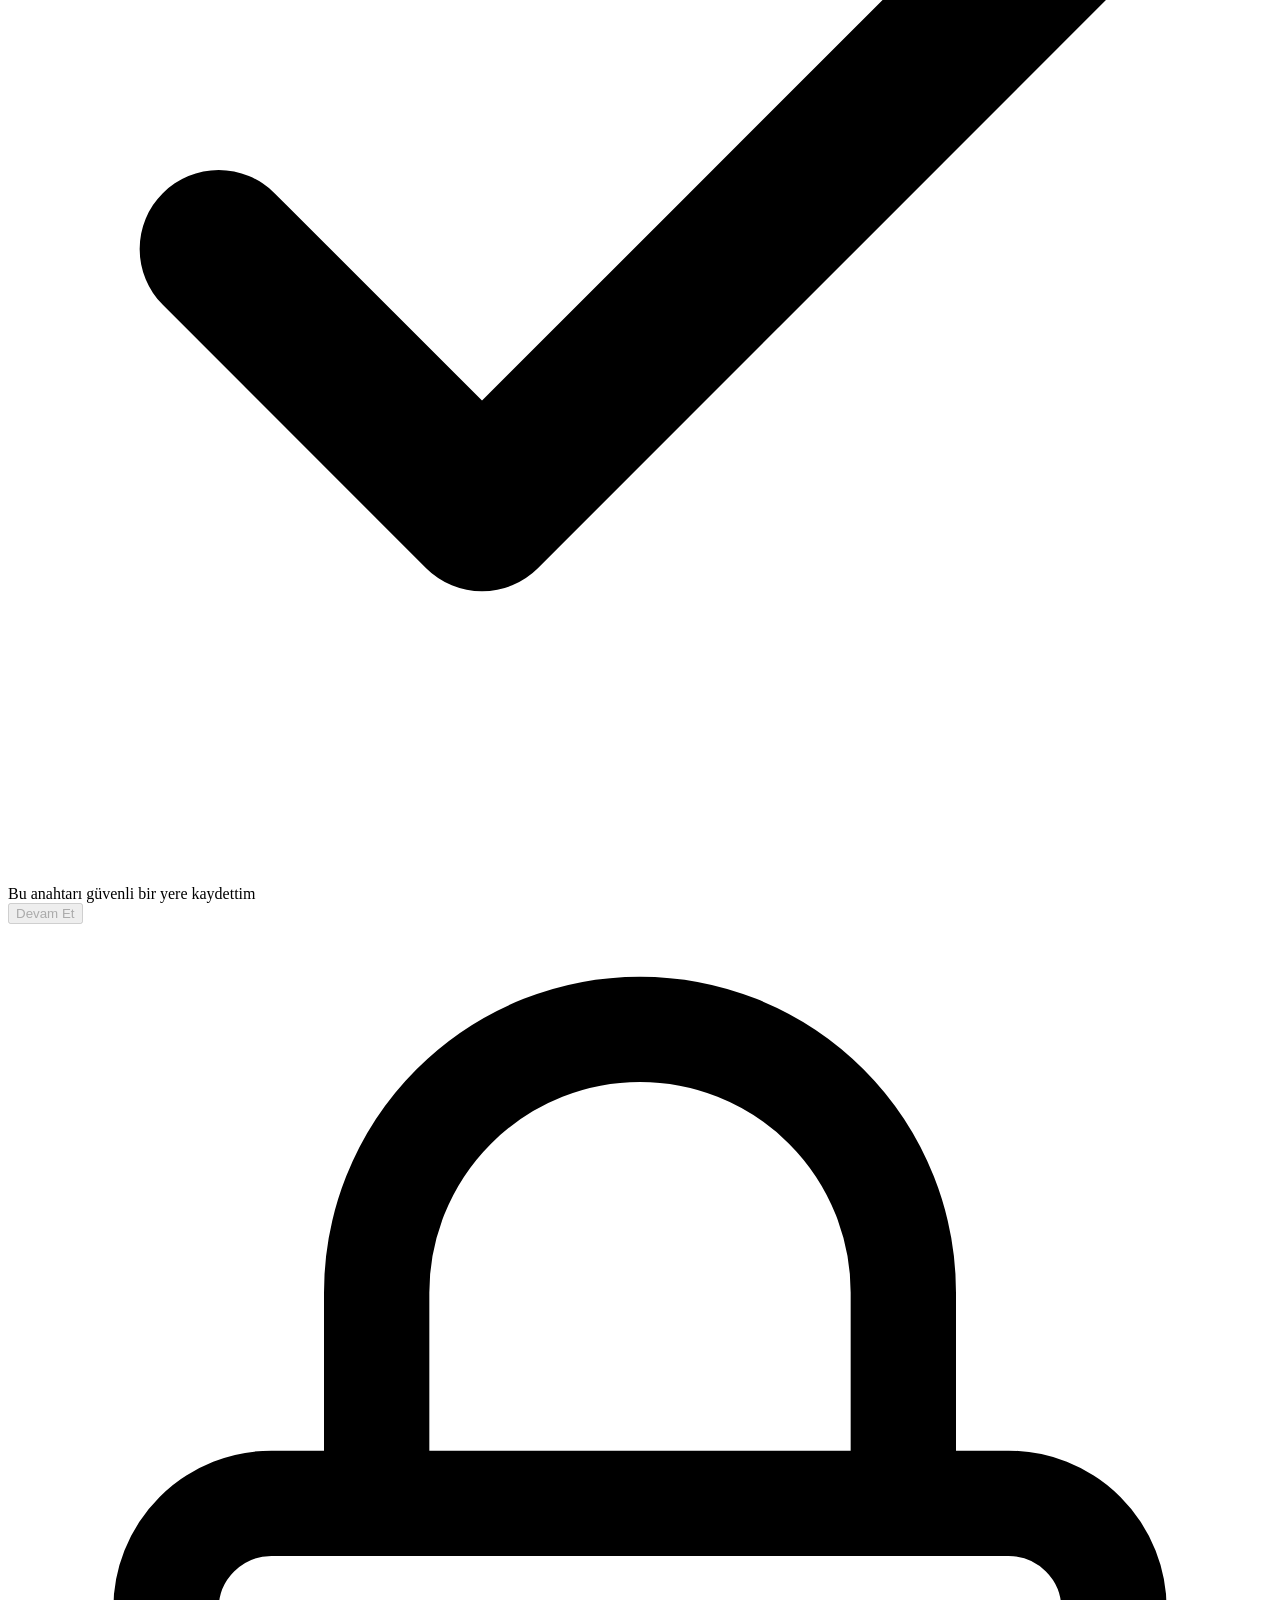
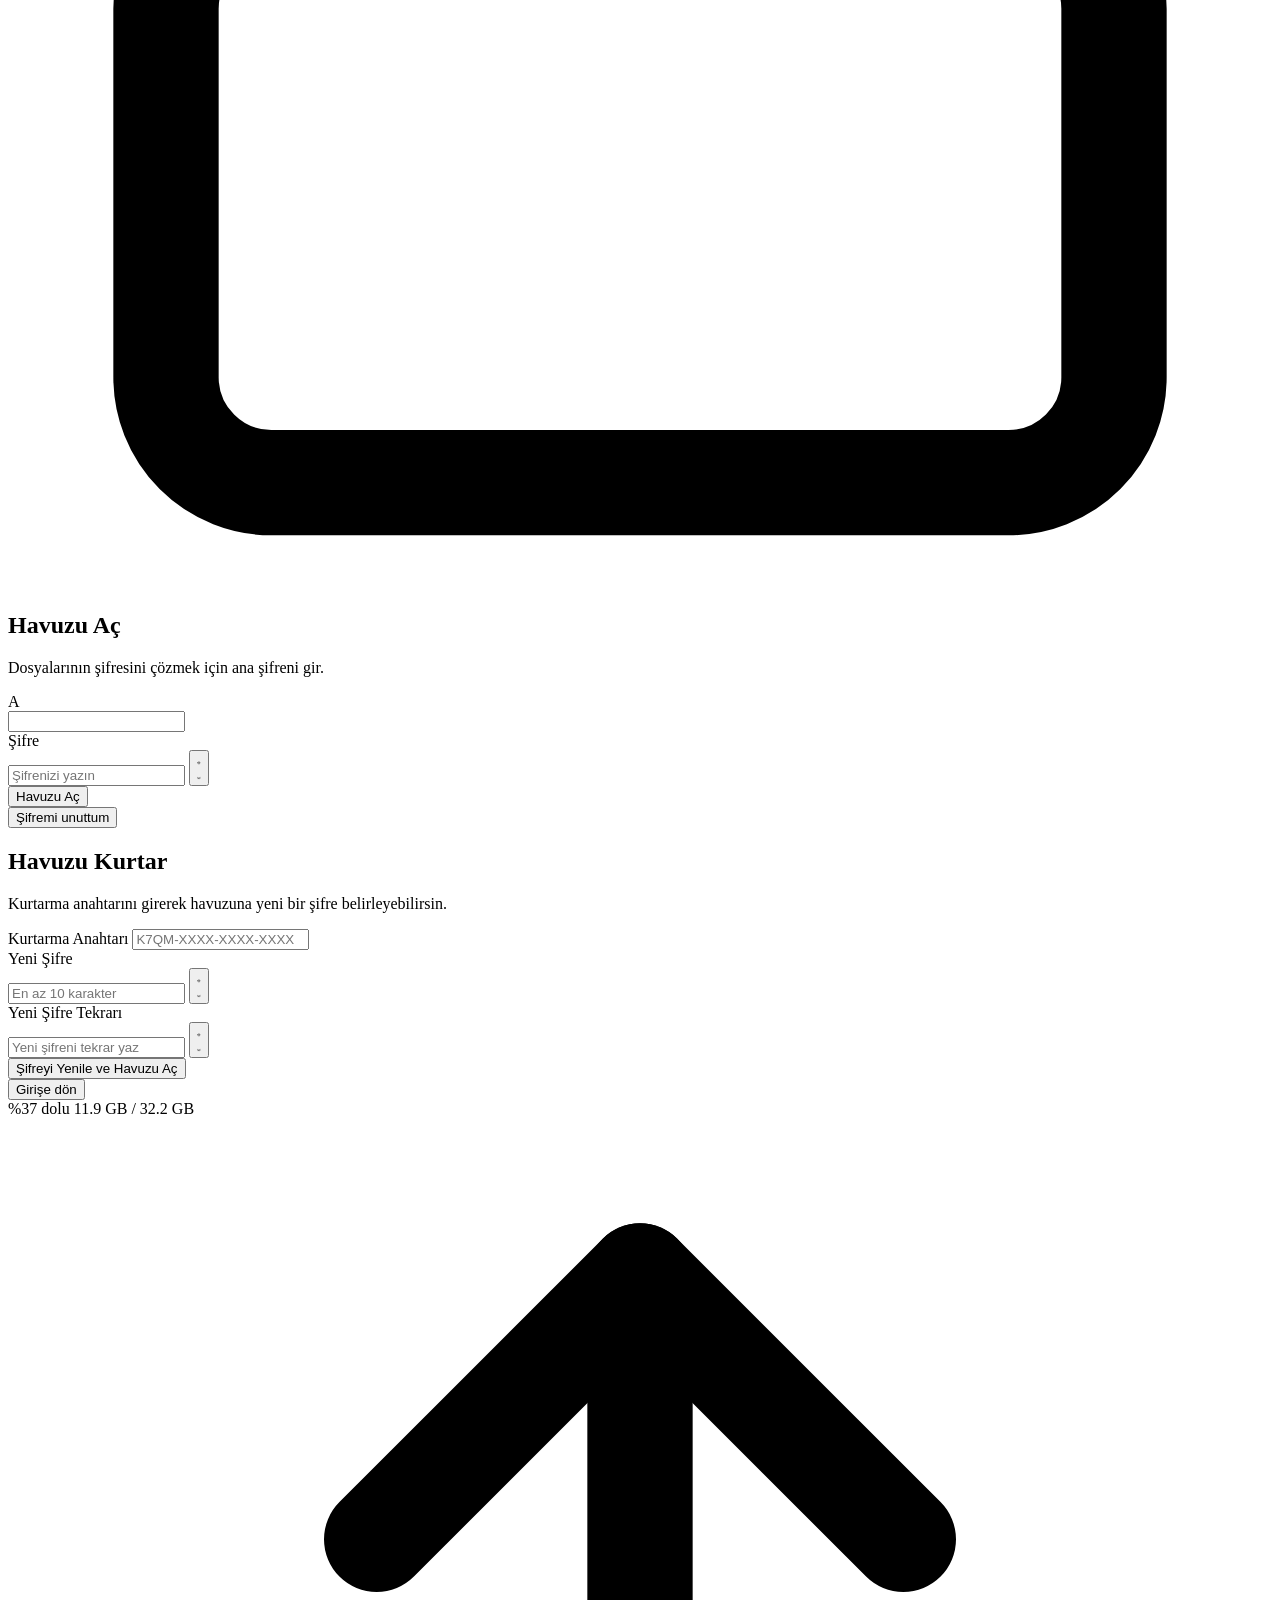
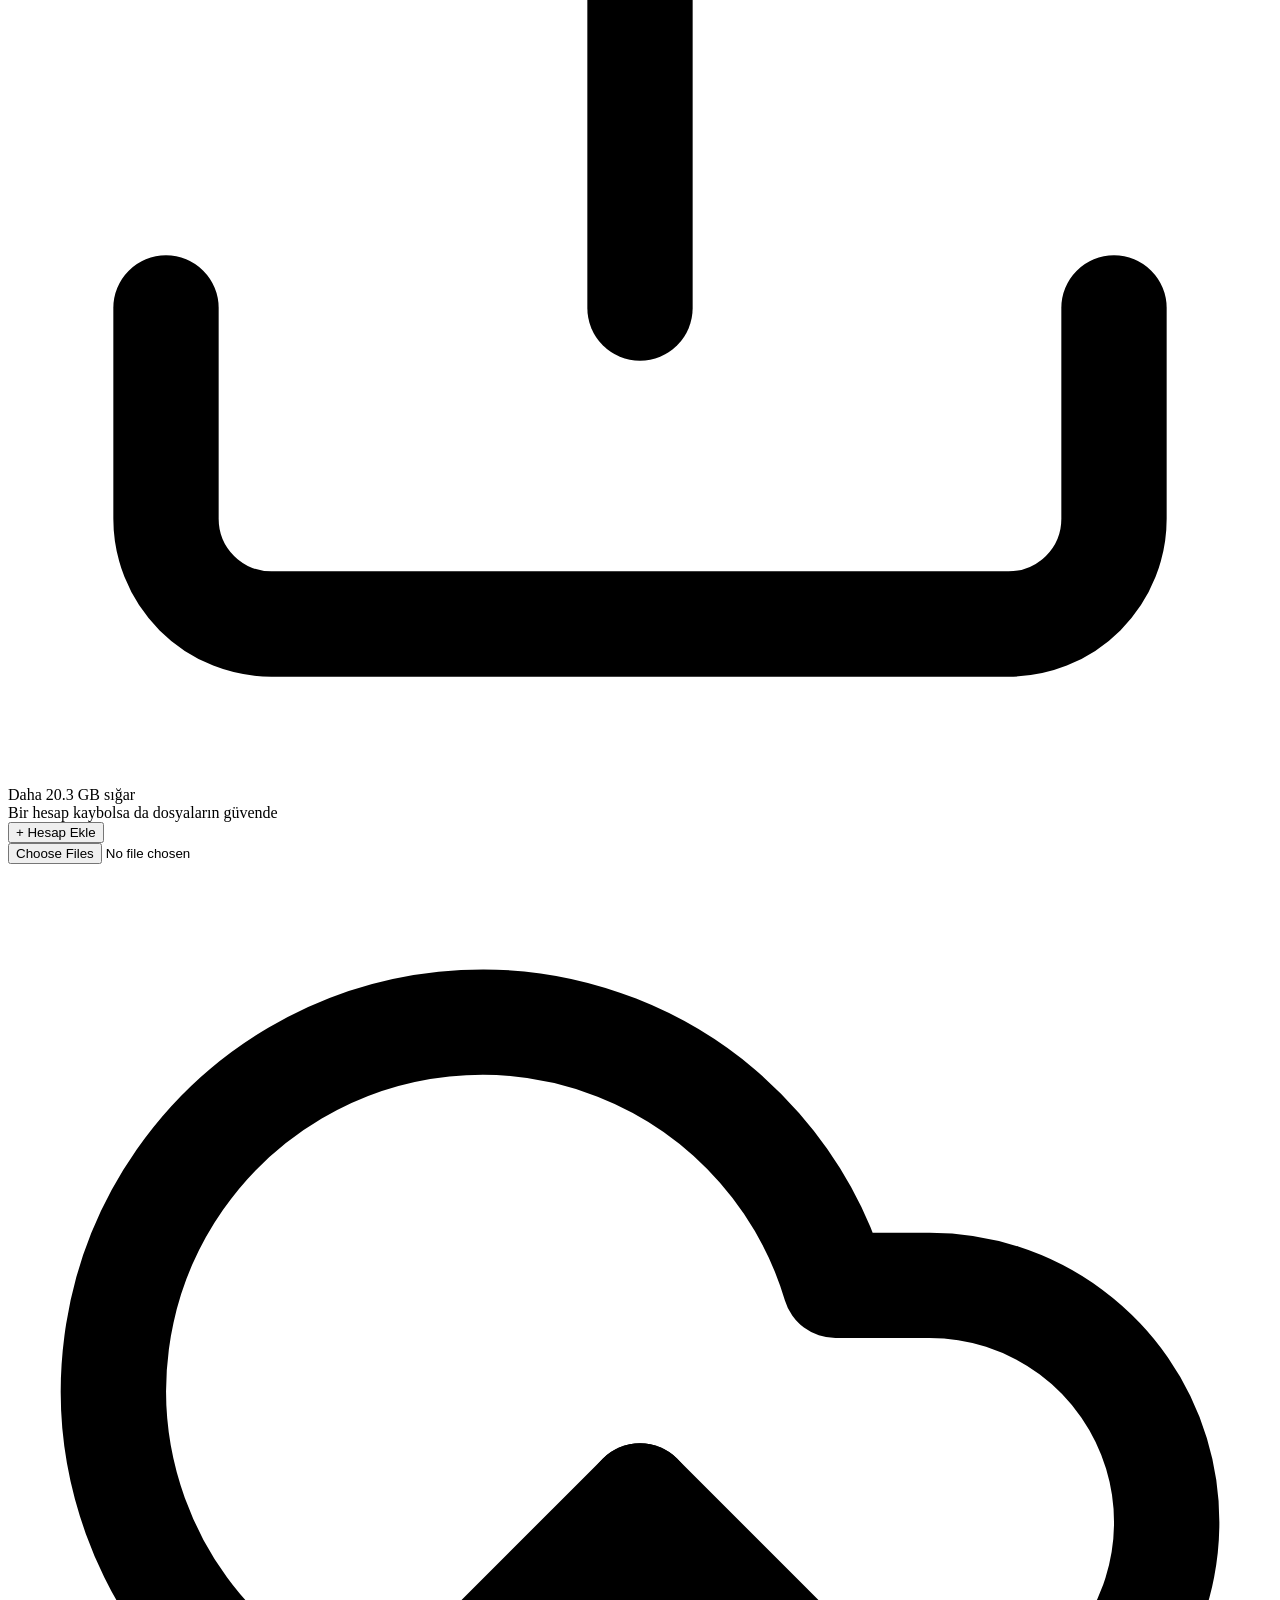
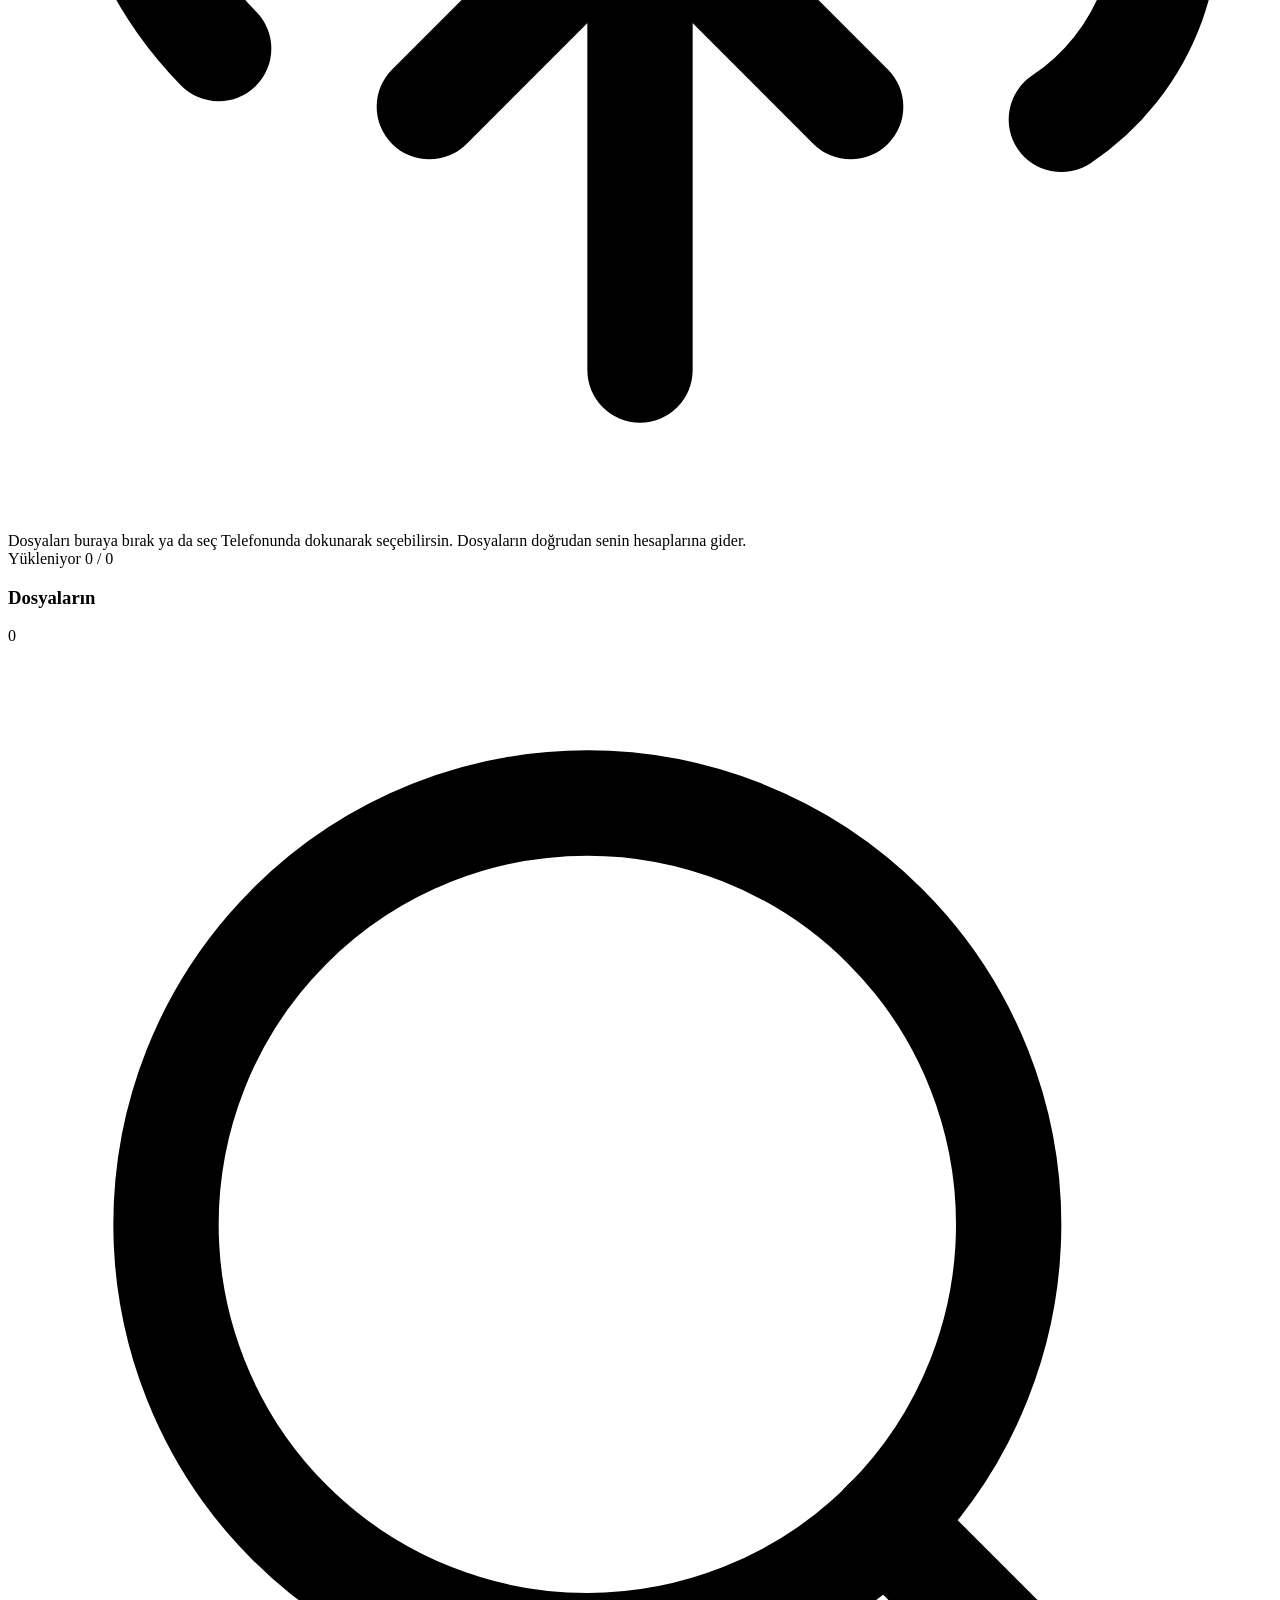
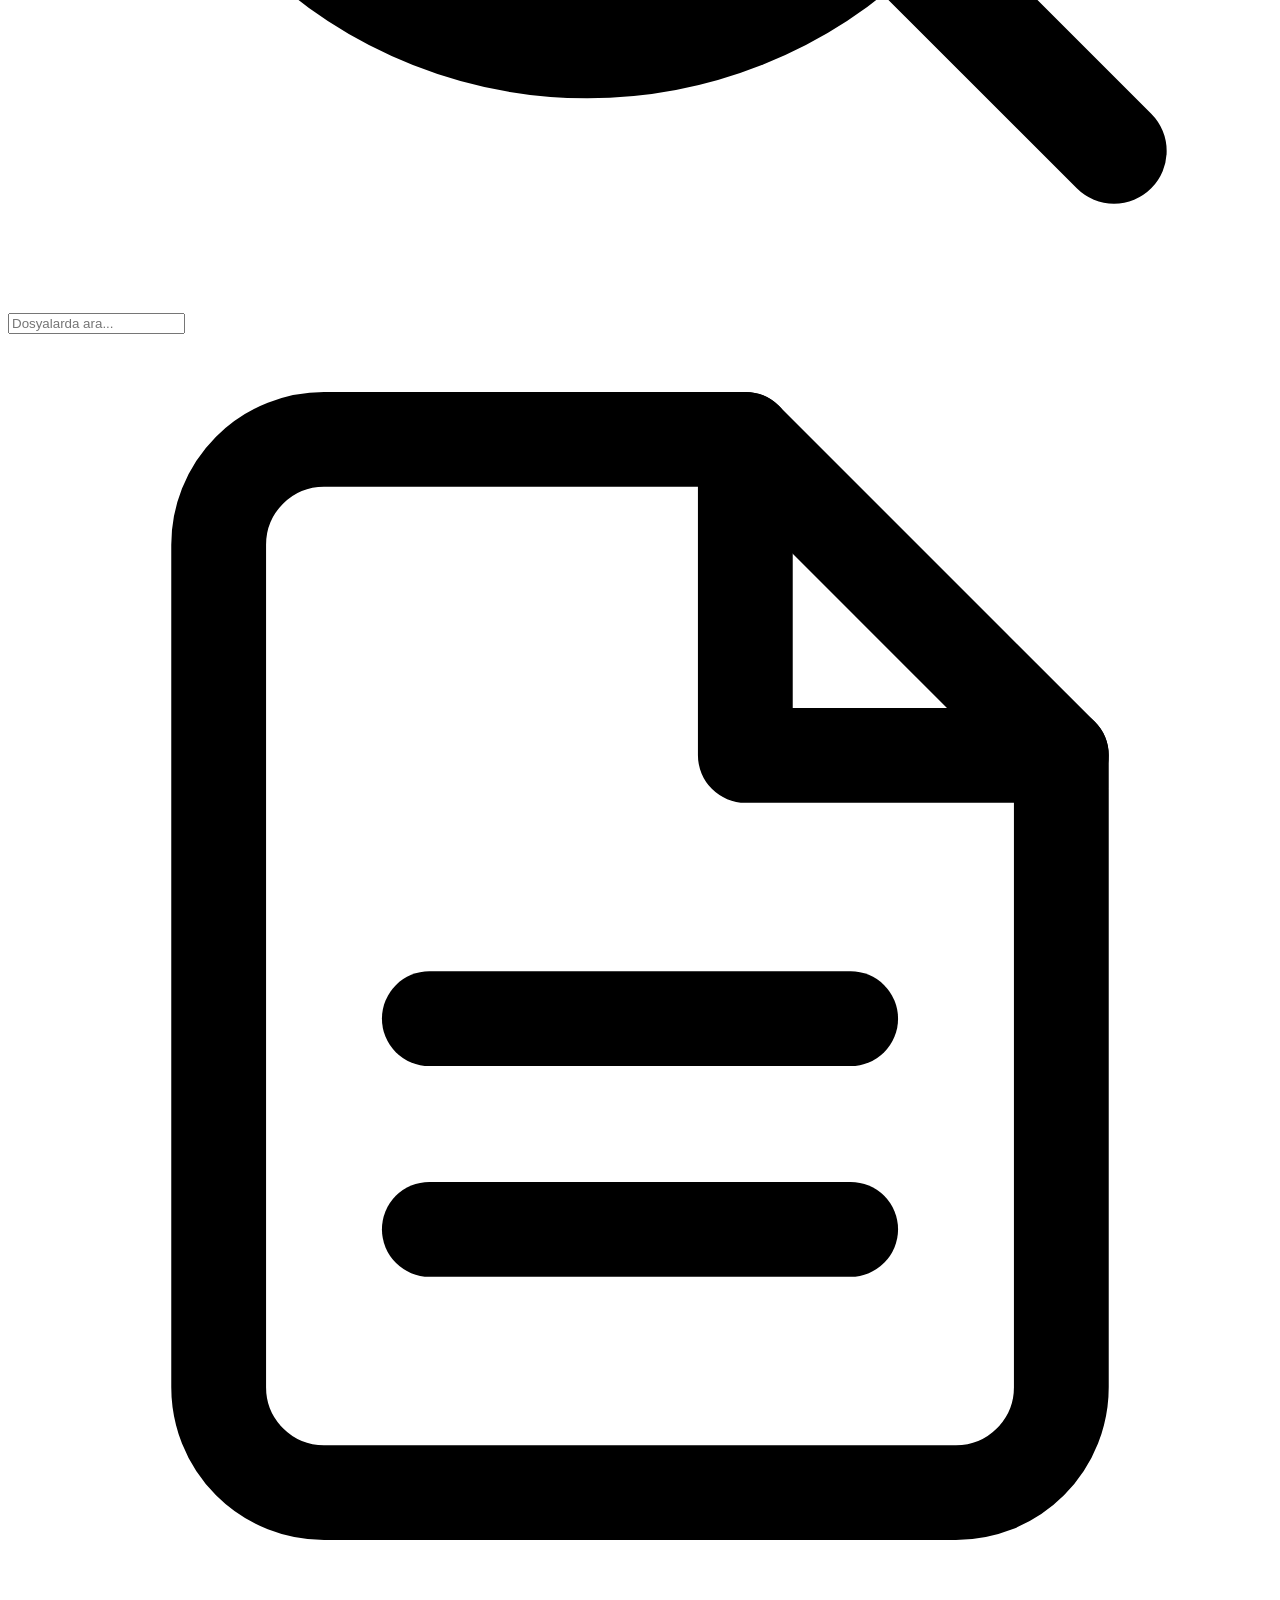
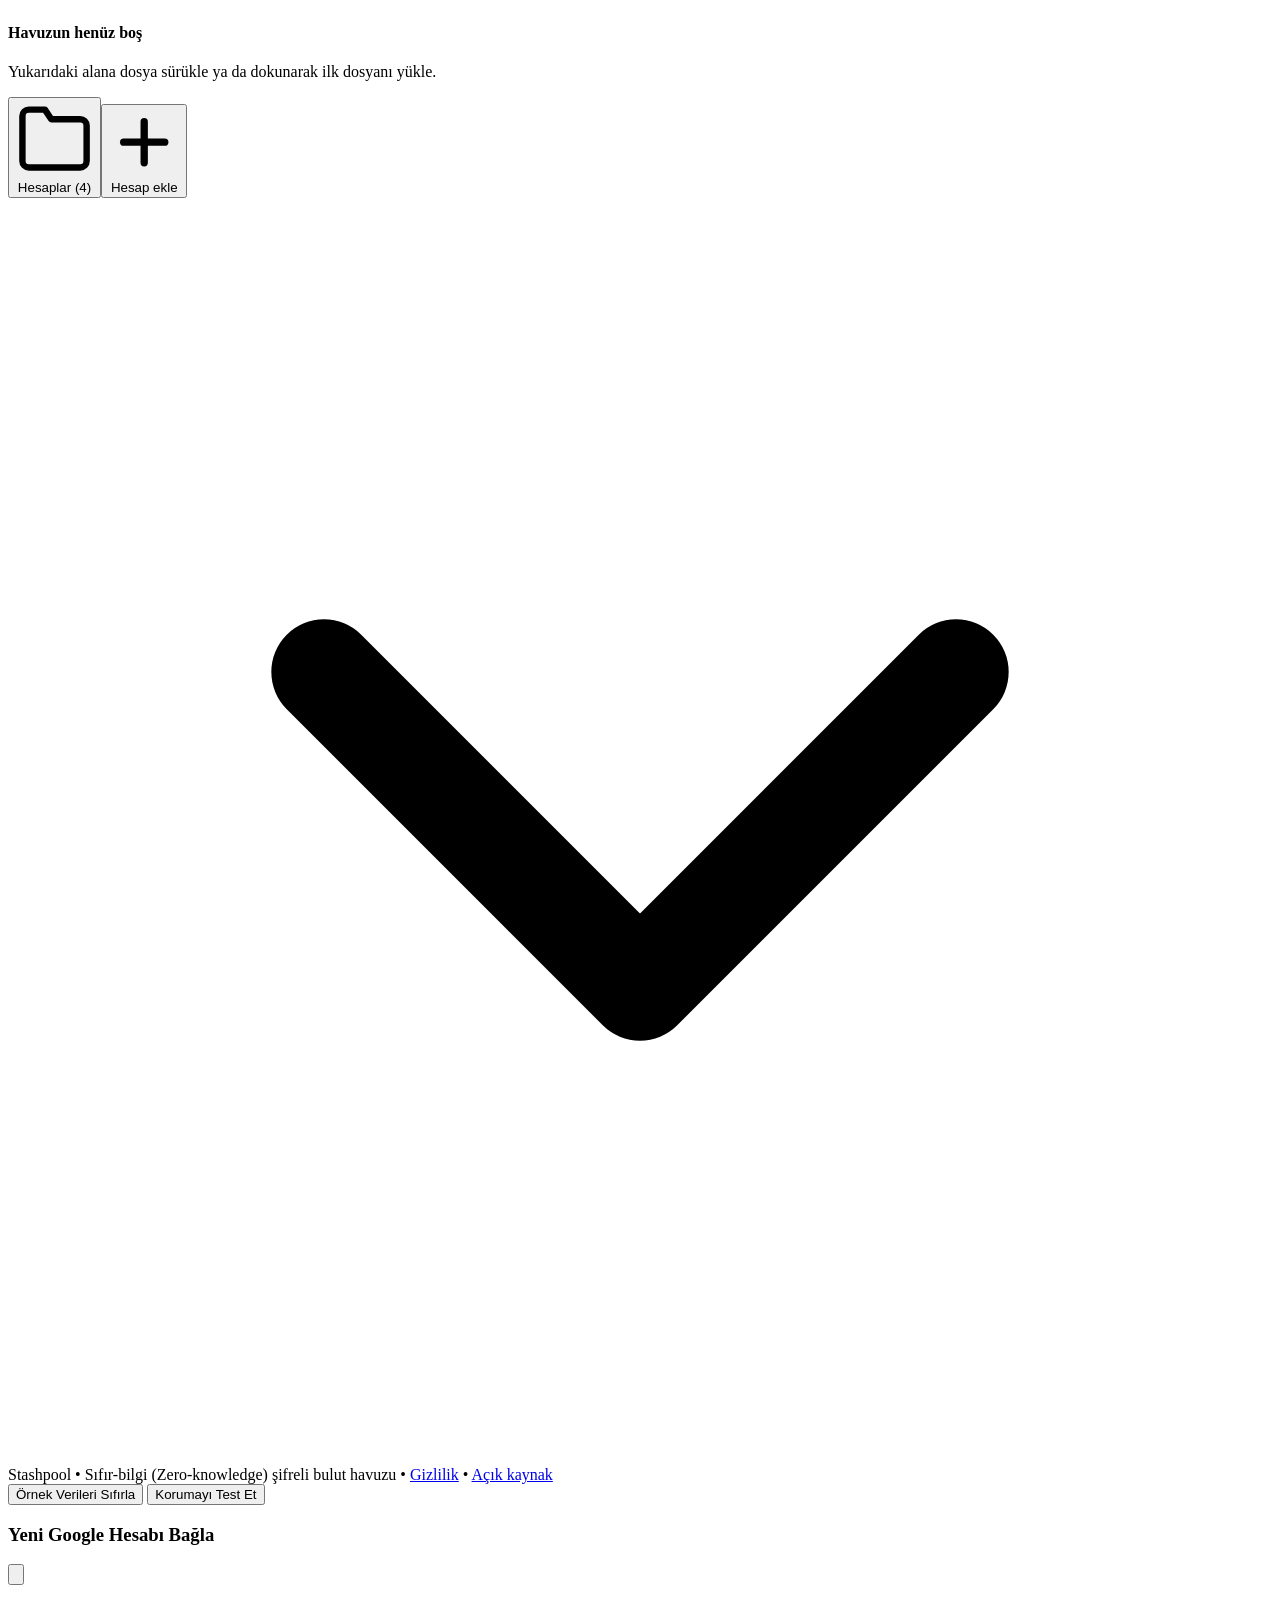
==== commit b2021a6f: "use the S-stripe mark on the welcome screen too Co-Authored-By: Claude Opus 5.5 <noreply@anthropic.c" ====
--- a/web/index.html
+++ b/web/index.html
@@ -71,10 +71,11 @@
         <section id="screen-welcome" class="screen-view">
           <div class="auth-card">
             <div class="auth-icon-wrap" aria-hidden="true">
-              <svg viewBox="0 0 48 48" fill="none" class="auth-large-icon">
-                <path d="M24 6C24 6 10 20.5 10 28.5C10 36.2 16.3 42 24 42C31.7 42 38 36.2 38 28.5C38 20.5 24 6 24 6Z" fill="currentColor" fill-opacity="0.12" stroke="currentColor" stroke-width="3" stroke-linejoin="round"/>
-                <path d="M16 29C17 33 20 35.5 24 35.5C28 35.5 31 33 32 29" stroke="currentColor" stroke-width="3" stroke-linecap="round"/>
-                <circle cx="24" cy="21" r="3.5" fill="currentColor"/>
+              <svg viewBox="0 0 64 64" fill="none" class="auth-large-icon">
+                <path d="M50 14H31" stroke="currentColor" stroke-width="8"/>
+                <path d="M27 14H22a9 9 0 0 0 0 18h8" stroke="currentColor" stroke-width="8"/>
+                <path d="M34 32h8a9 9 0 0 1 0 18h-5" stroke="currentColor" stroke-width="8"/>
+                <path d="M33 50H14" stroke="currentColor" stroke-opacity="0.4" stroke-width="8"/>
               </svg>
             </div>
 
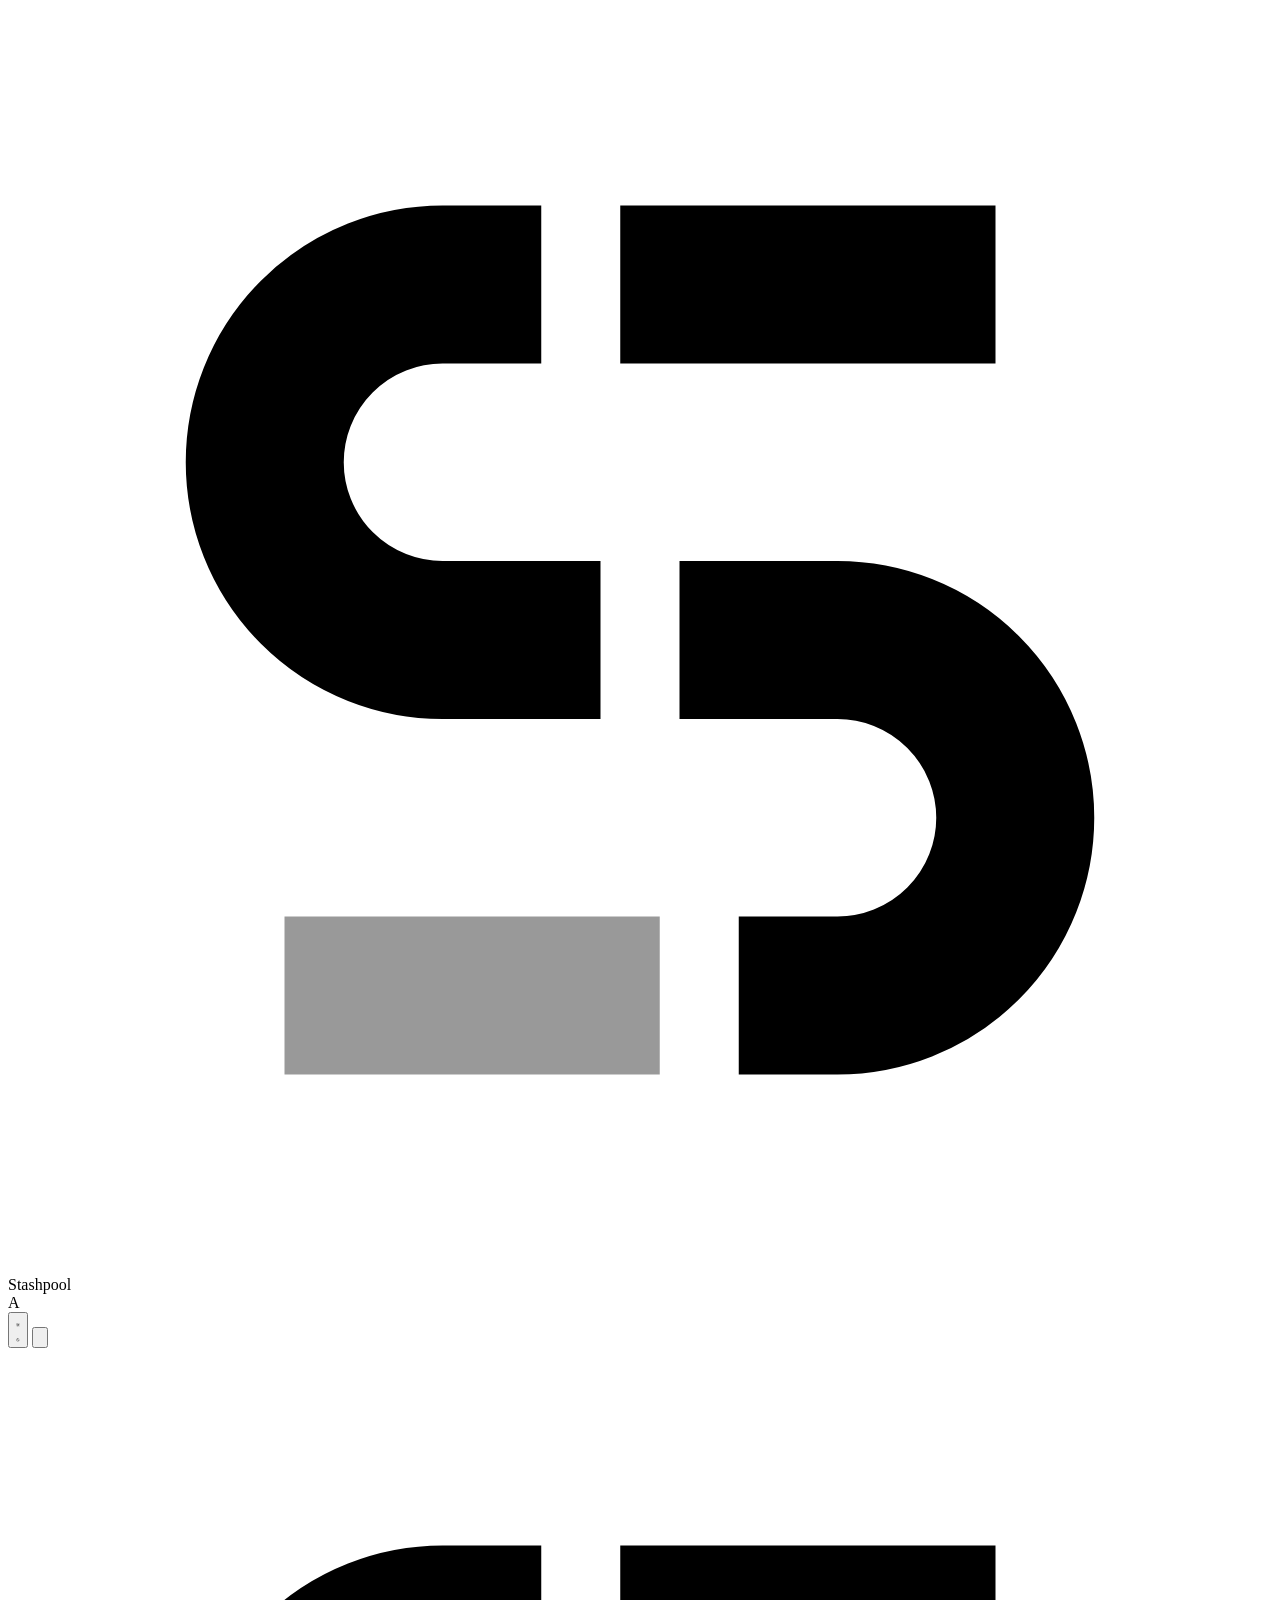
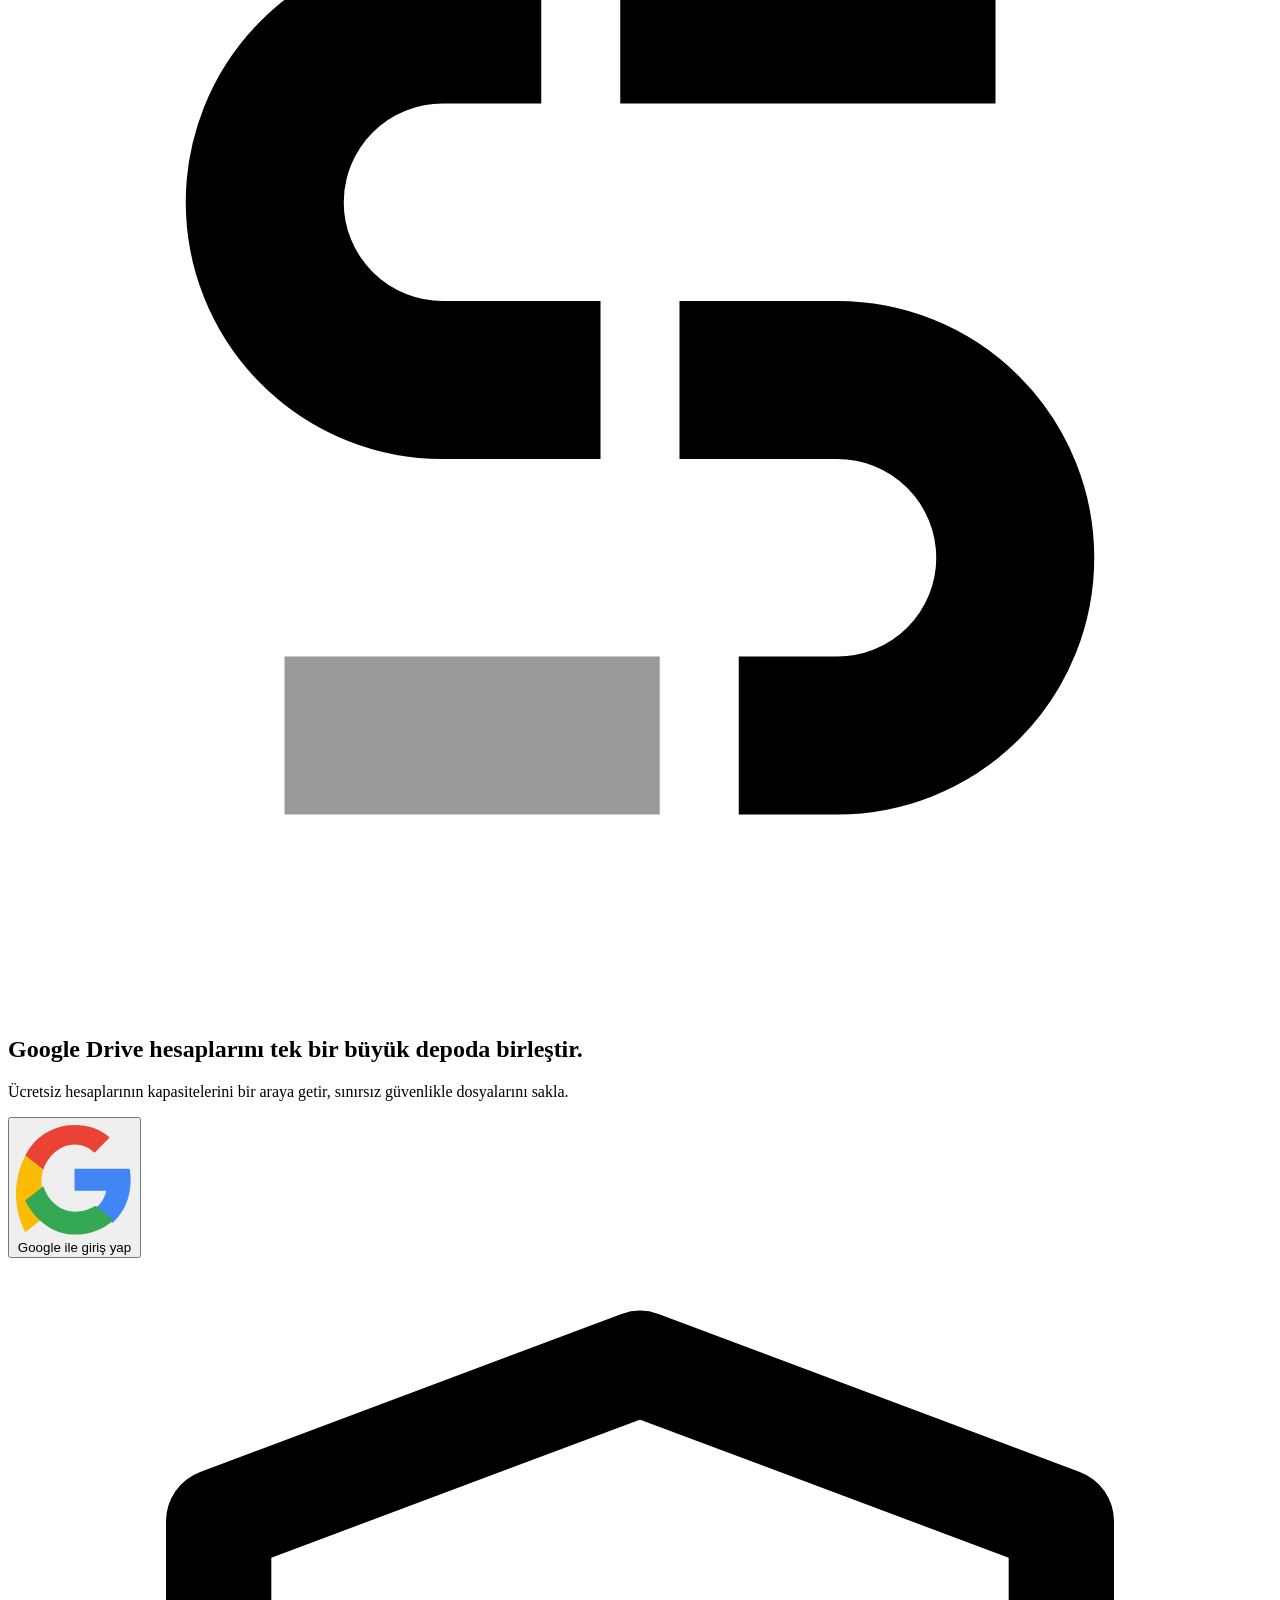
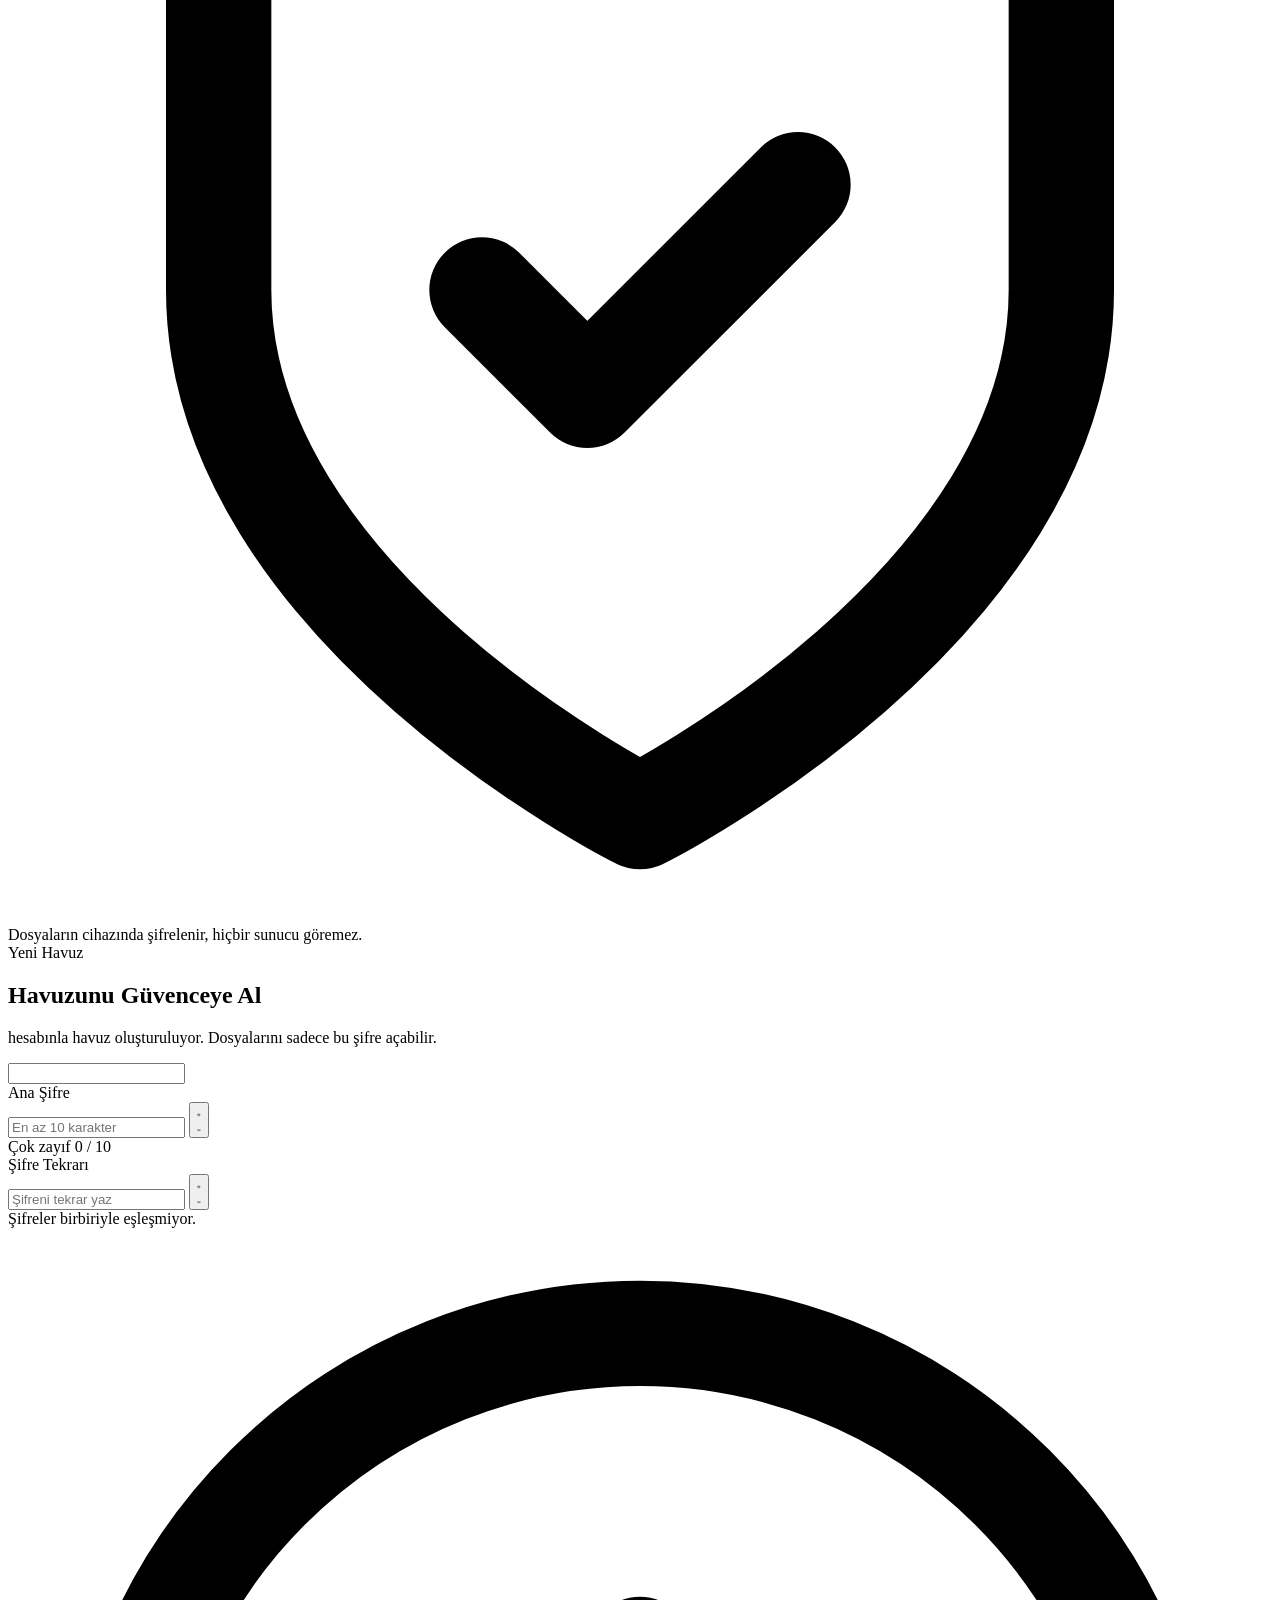
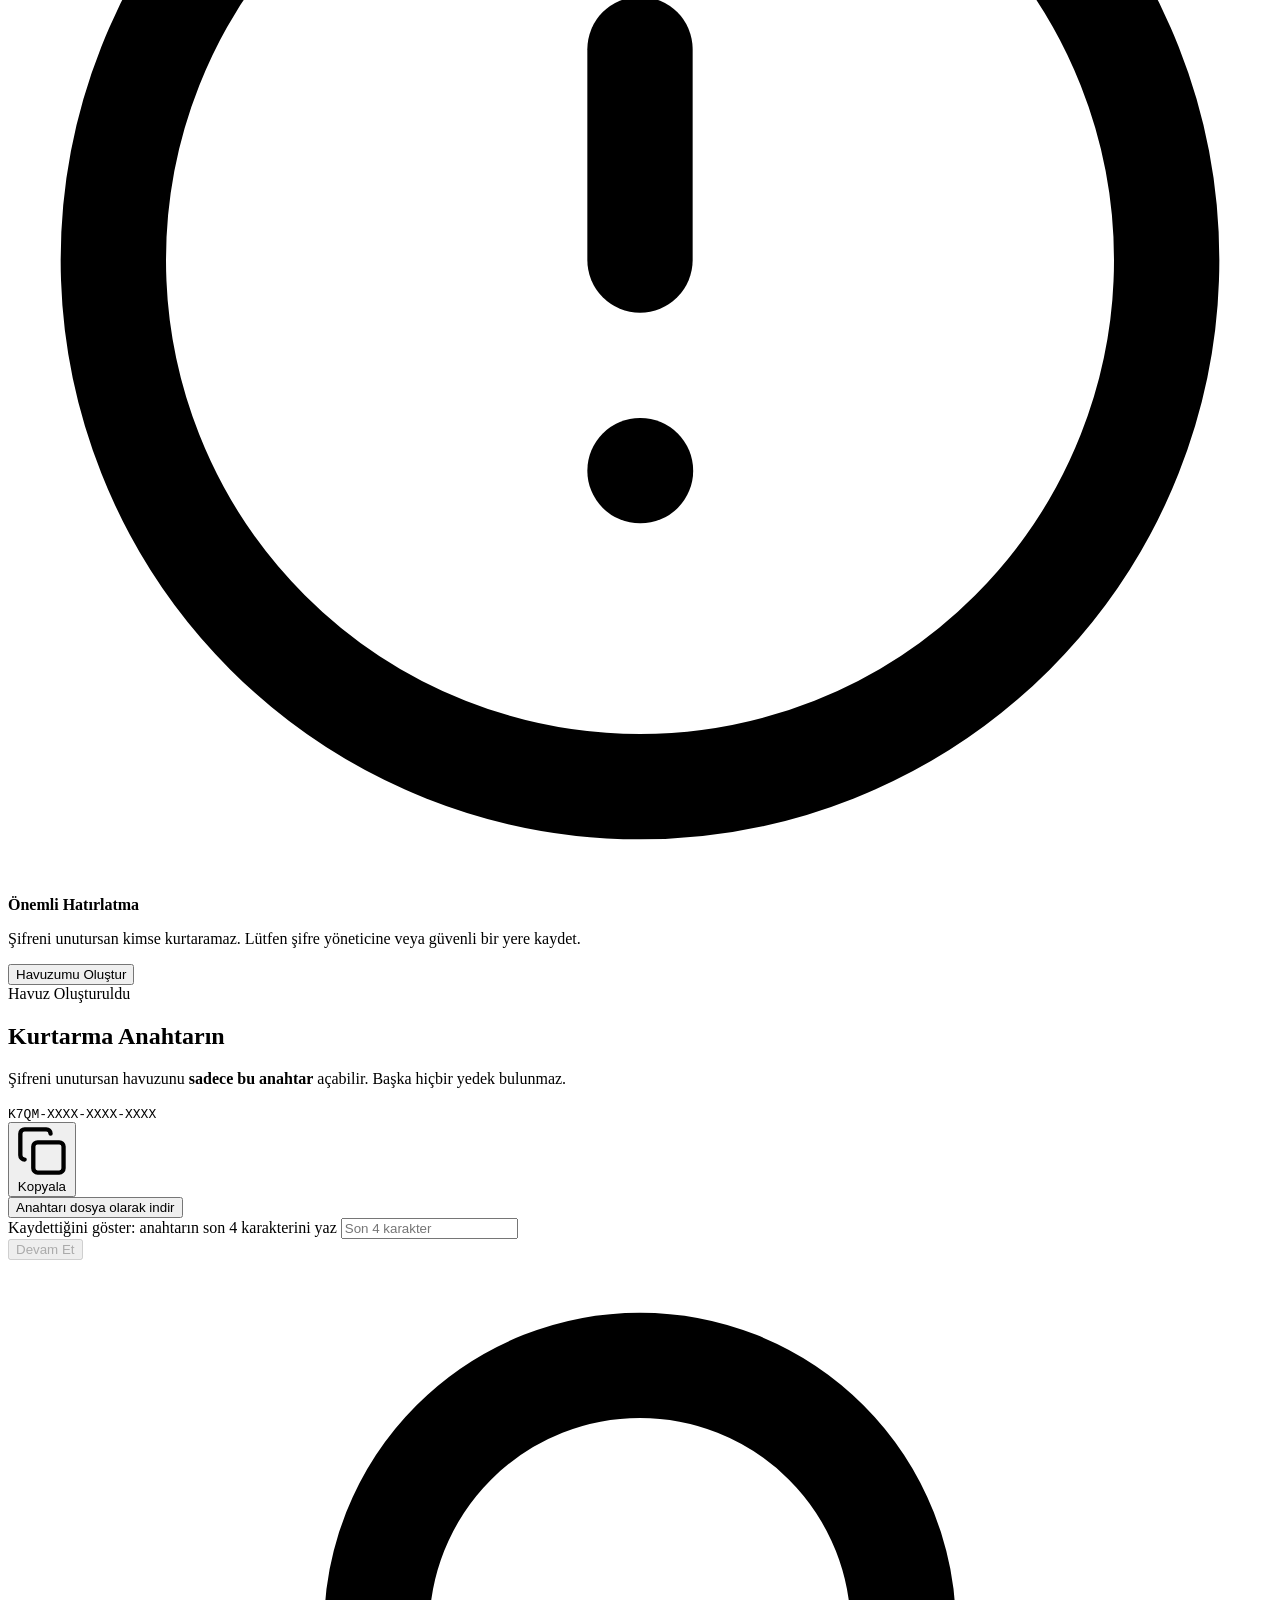
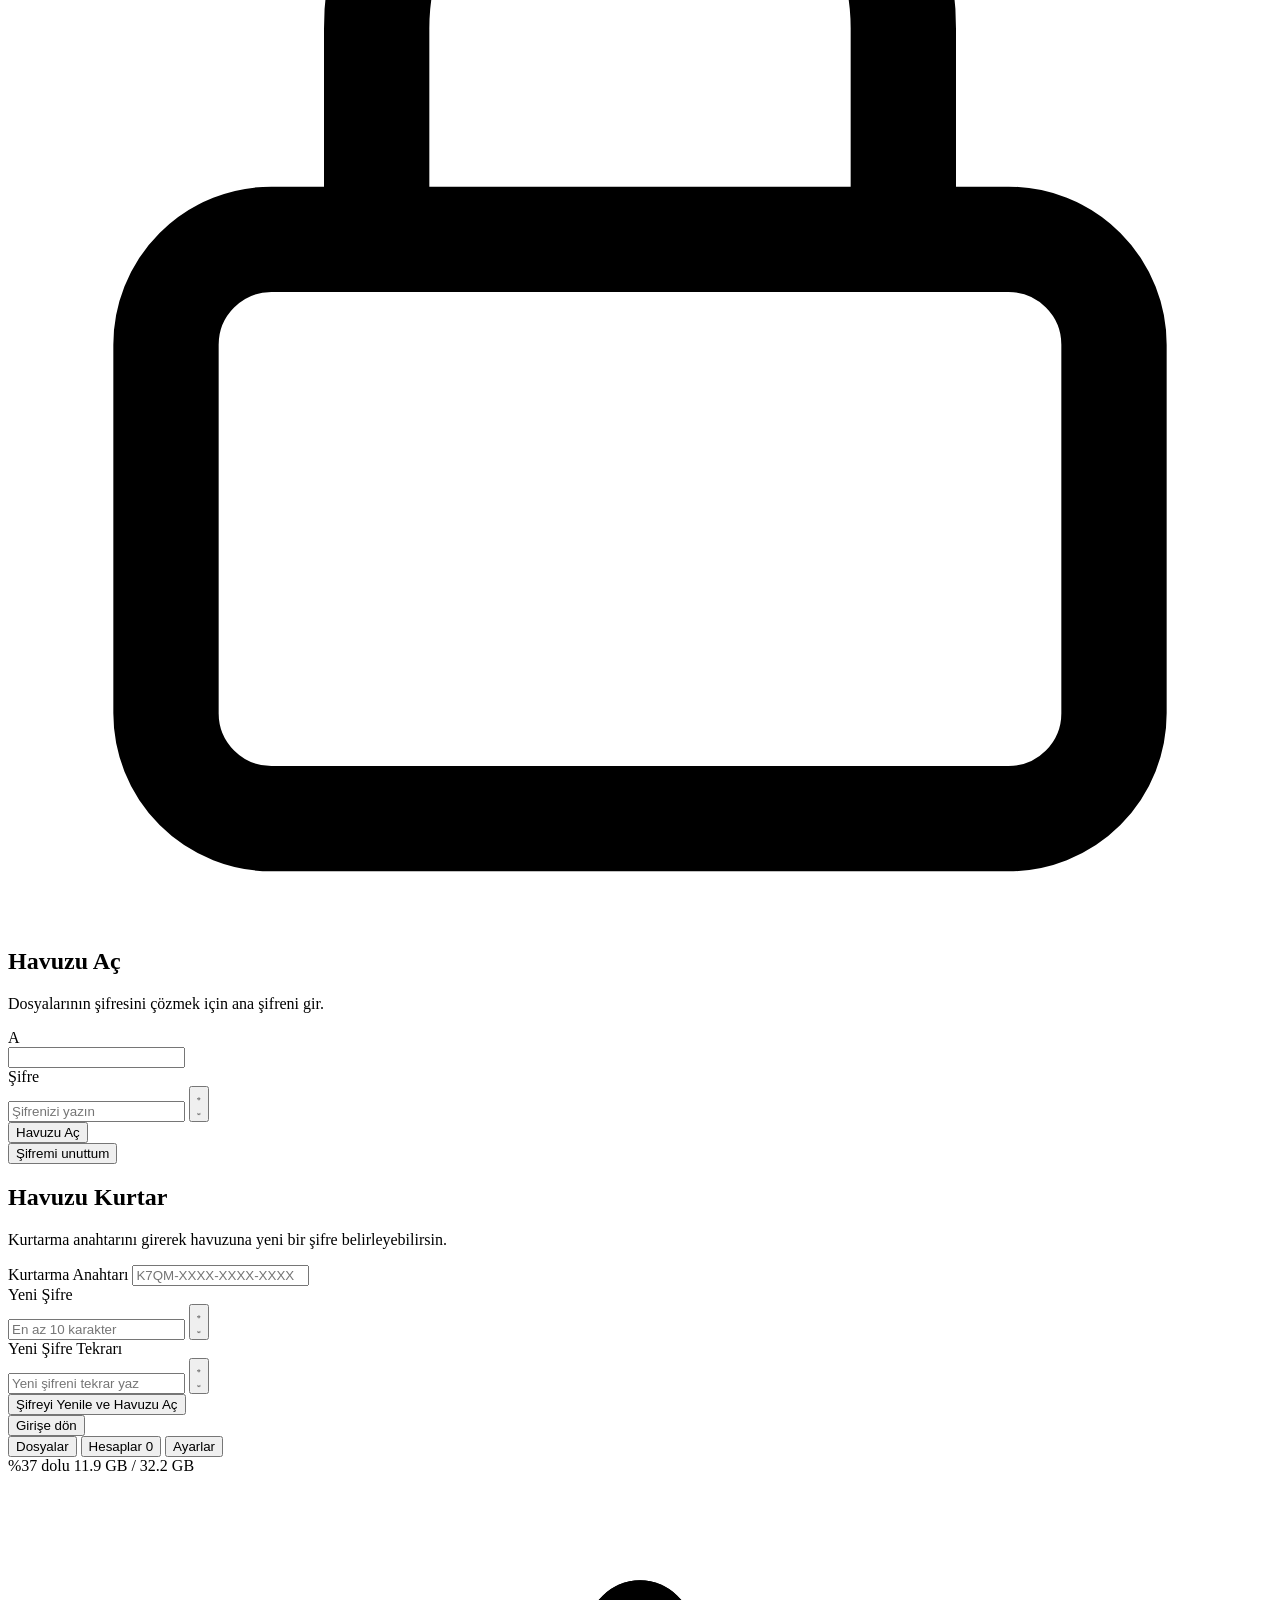
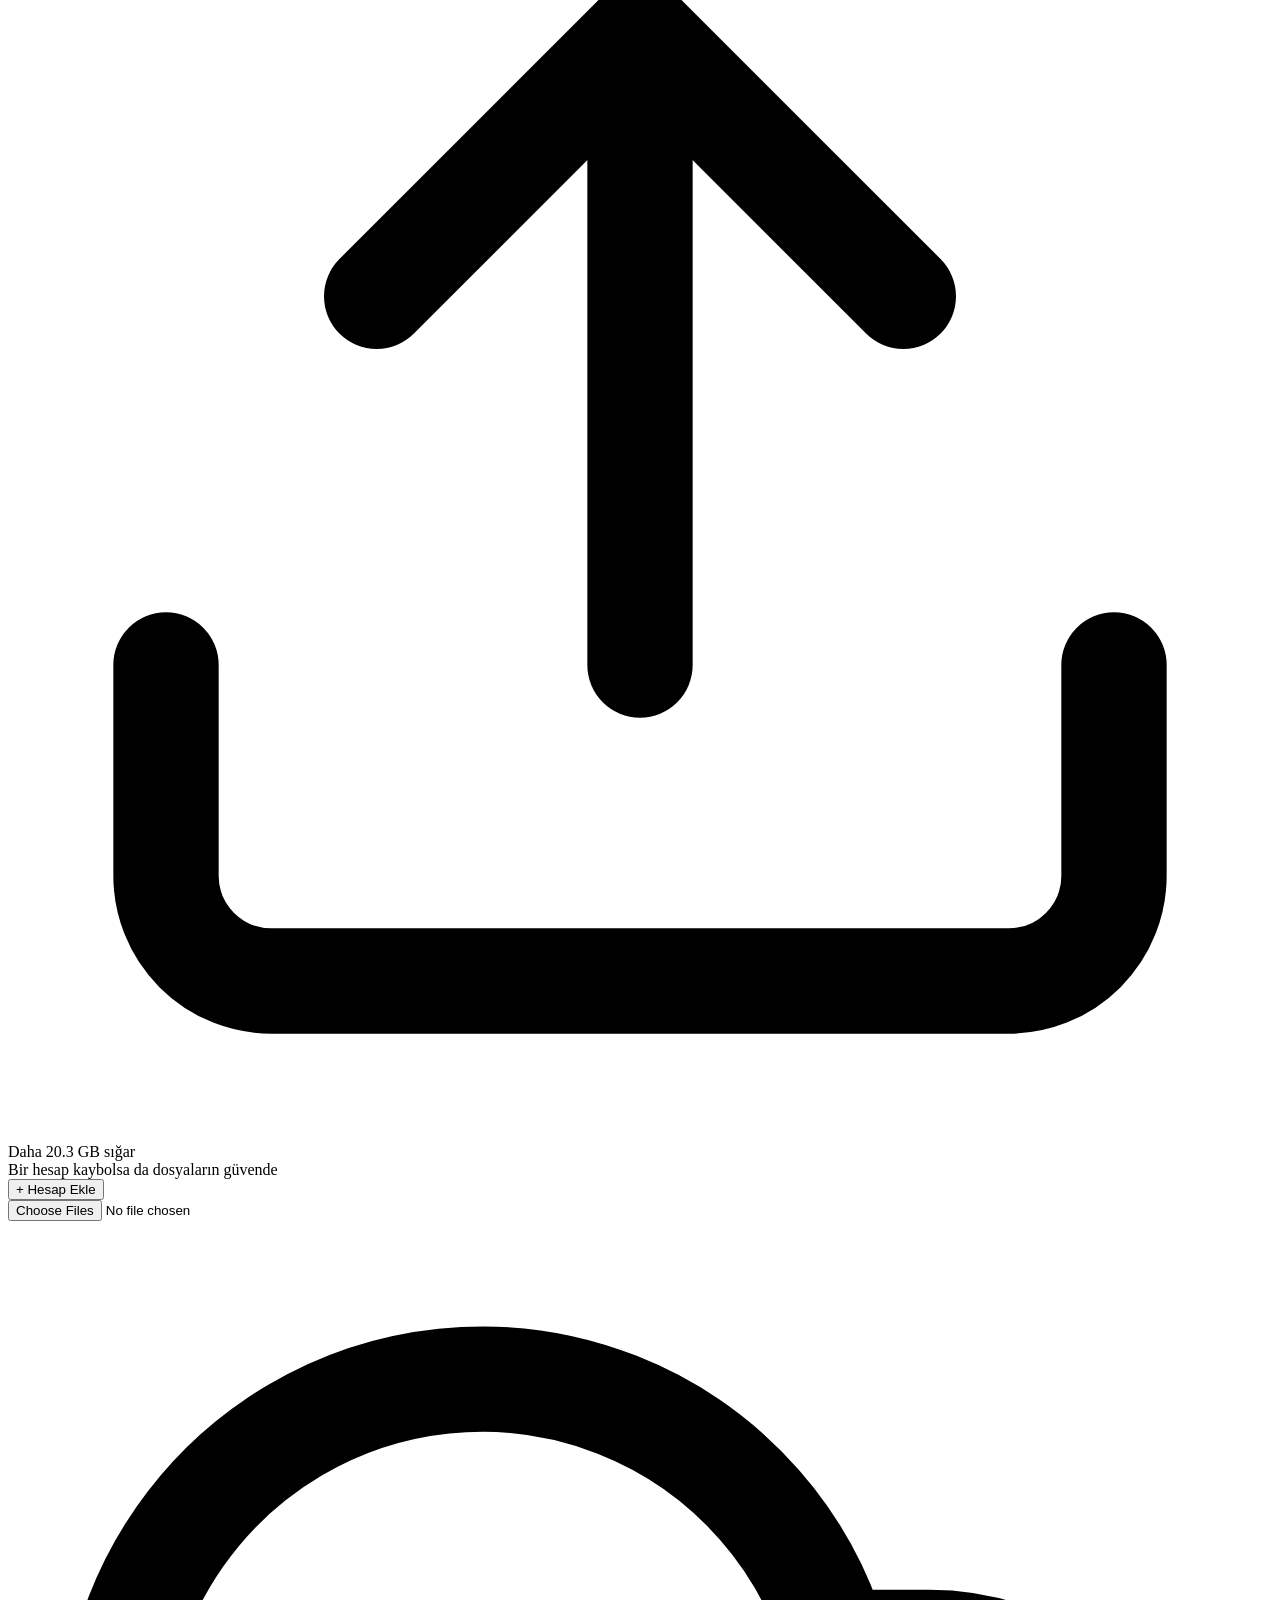
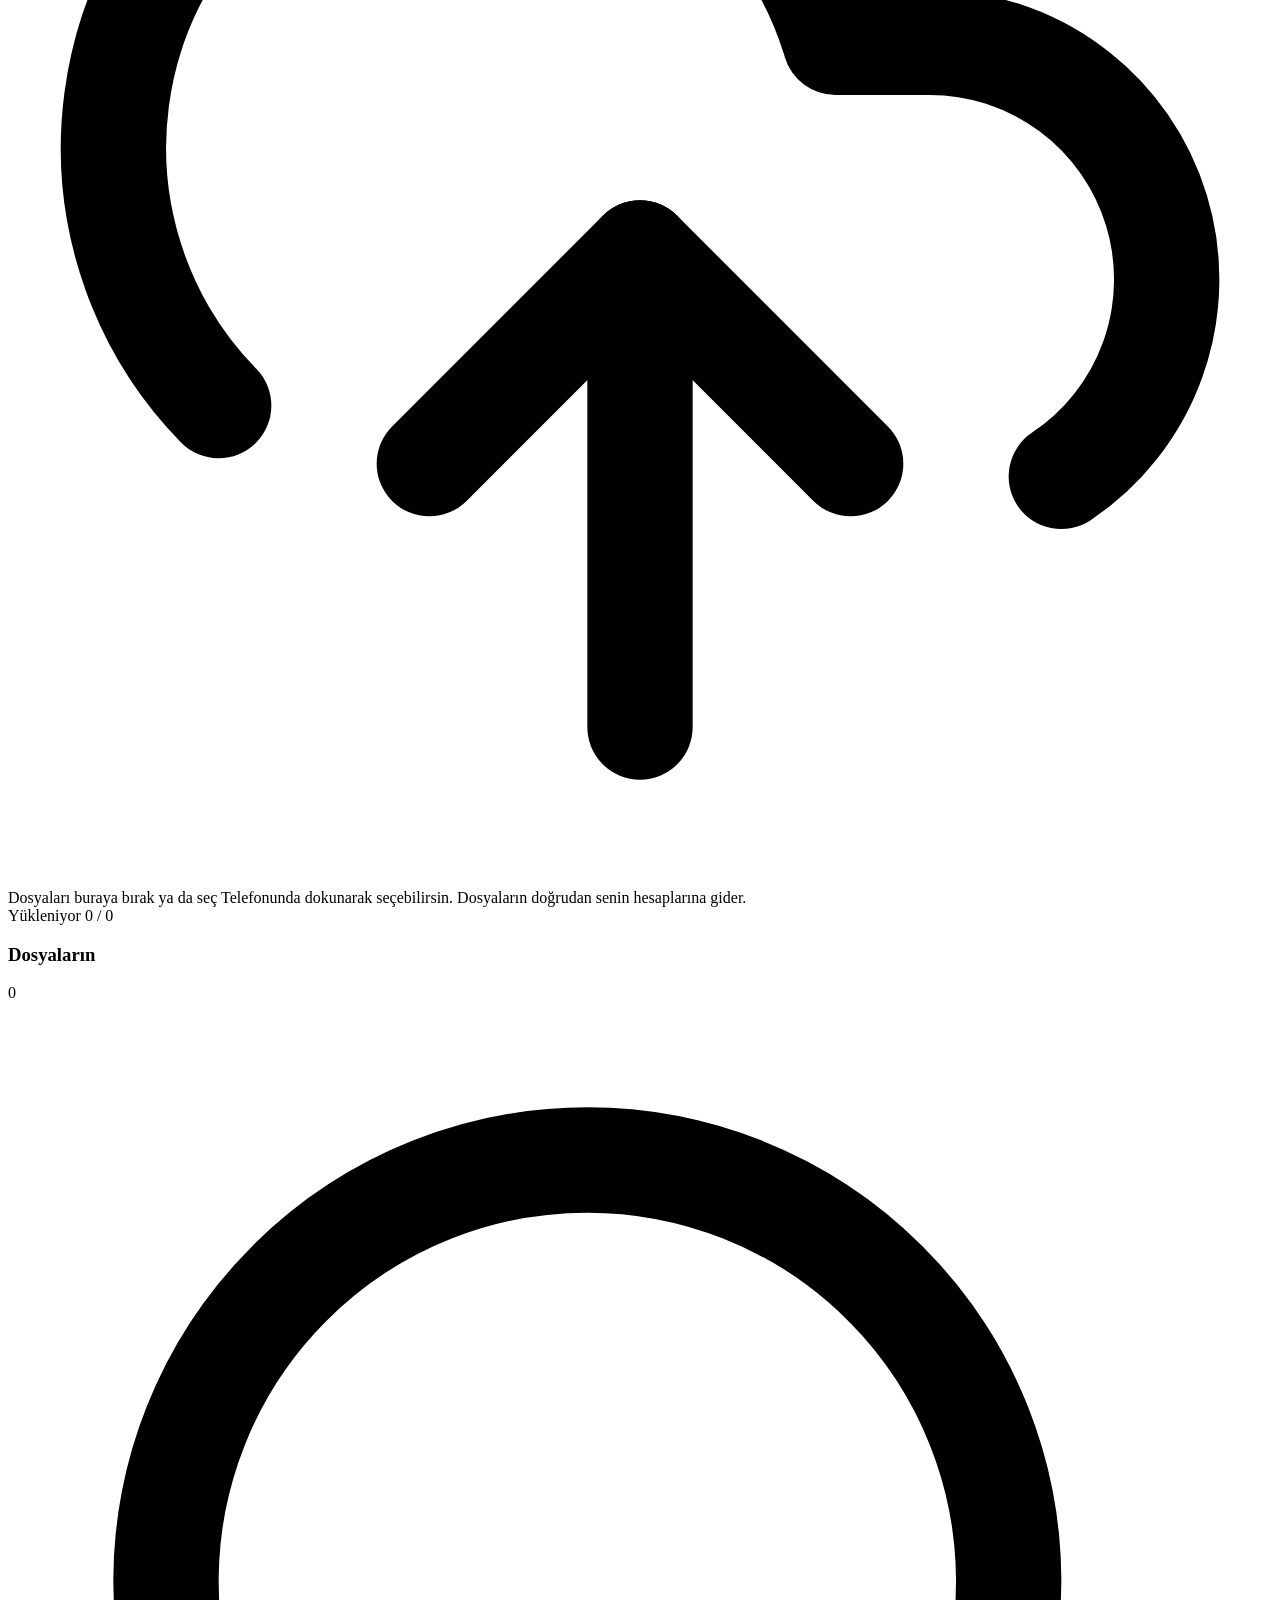
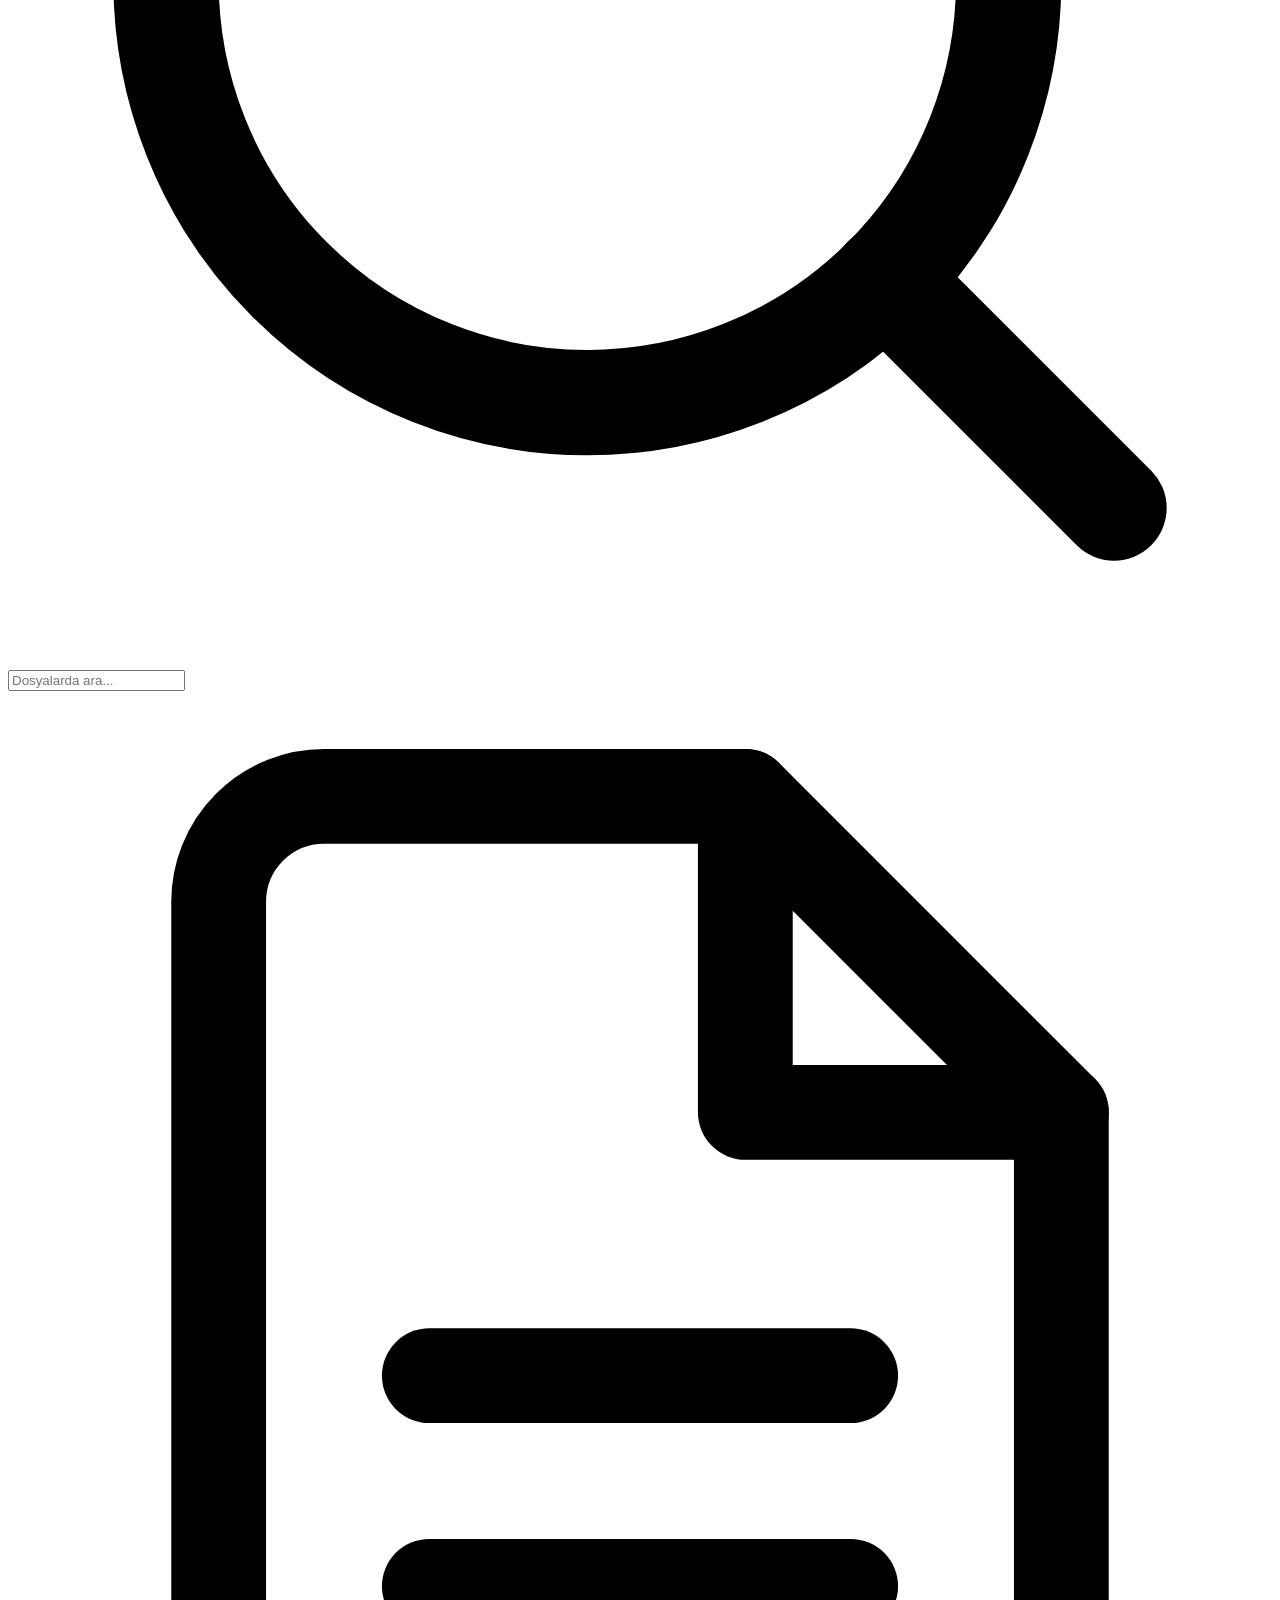
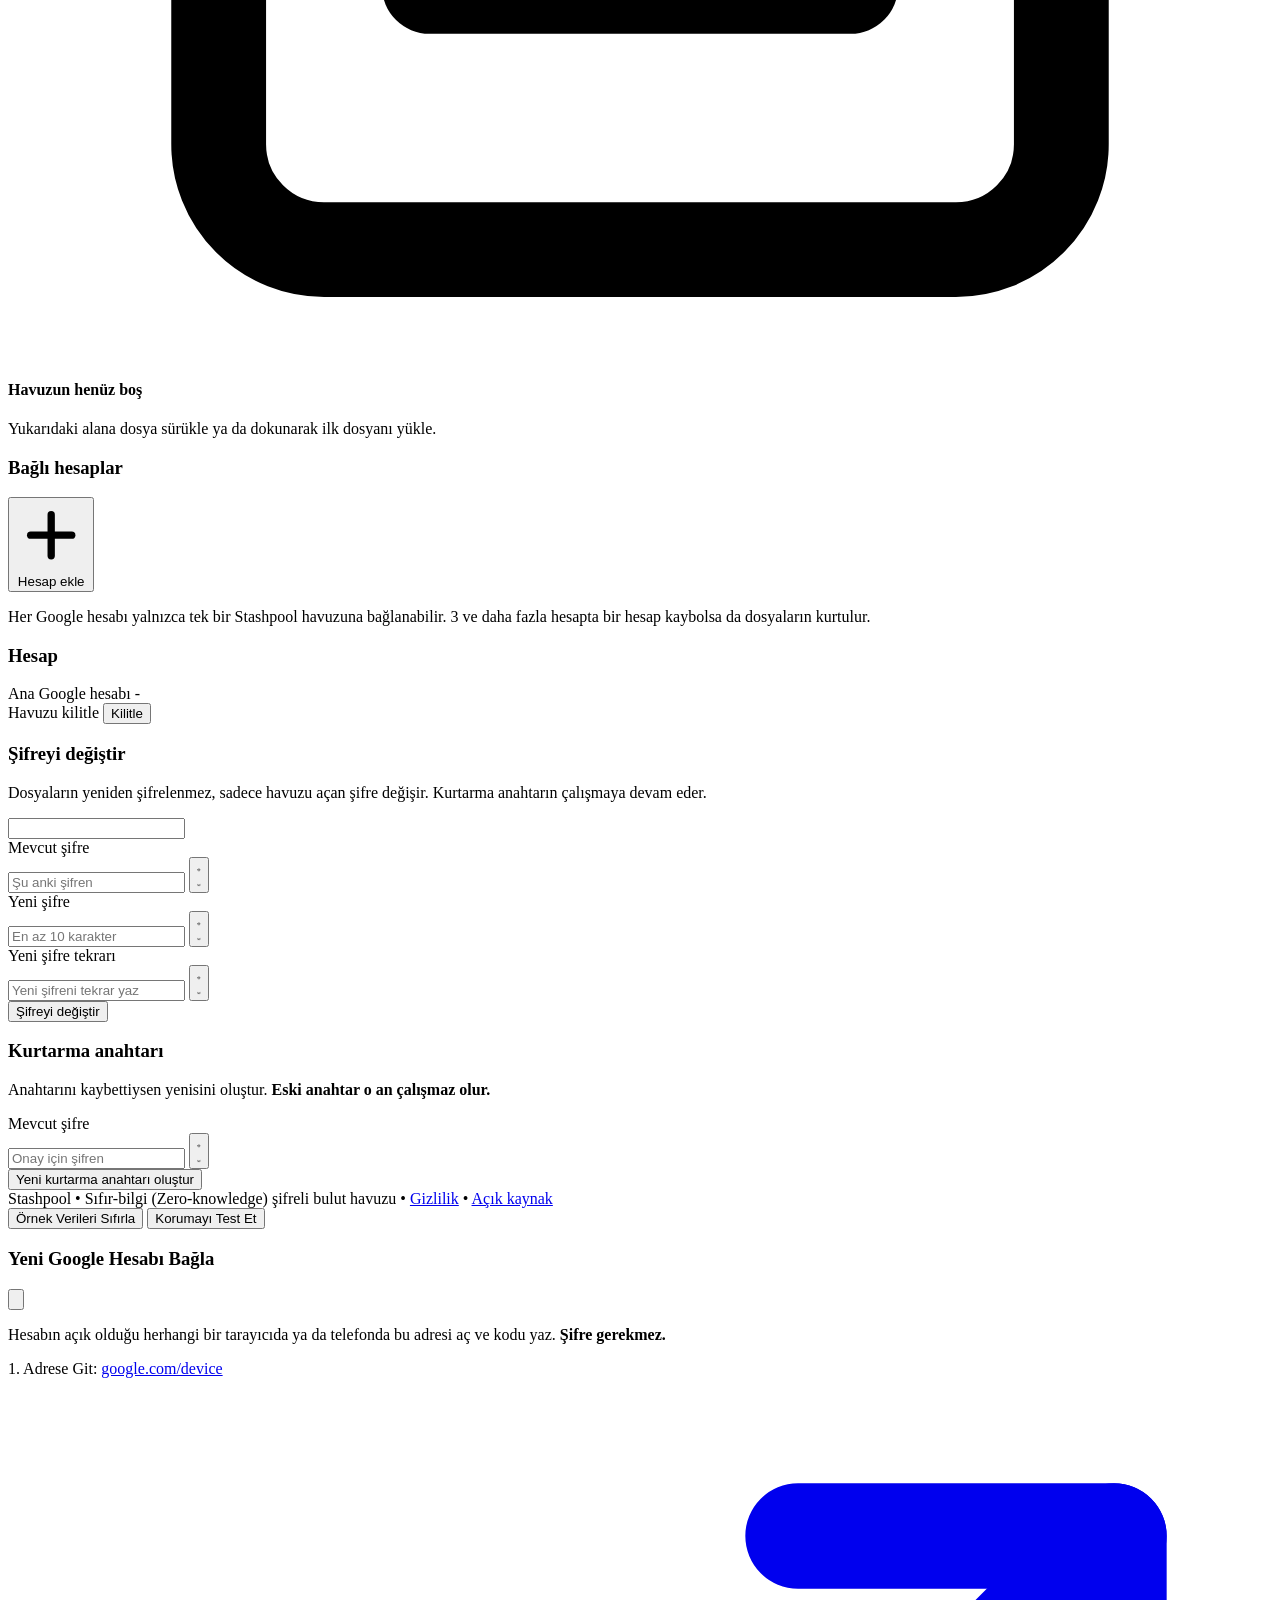
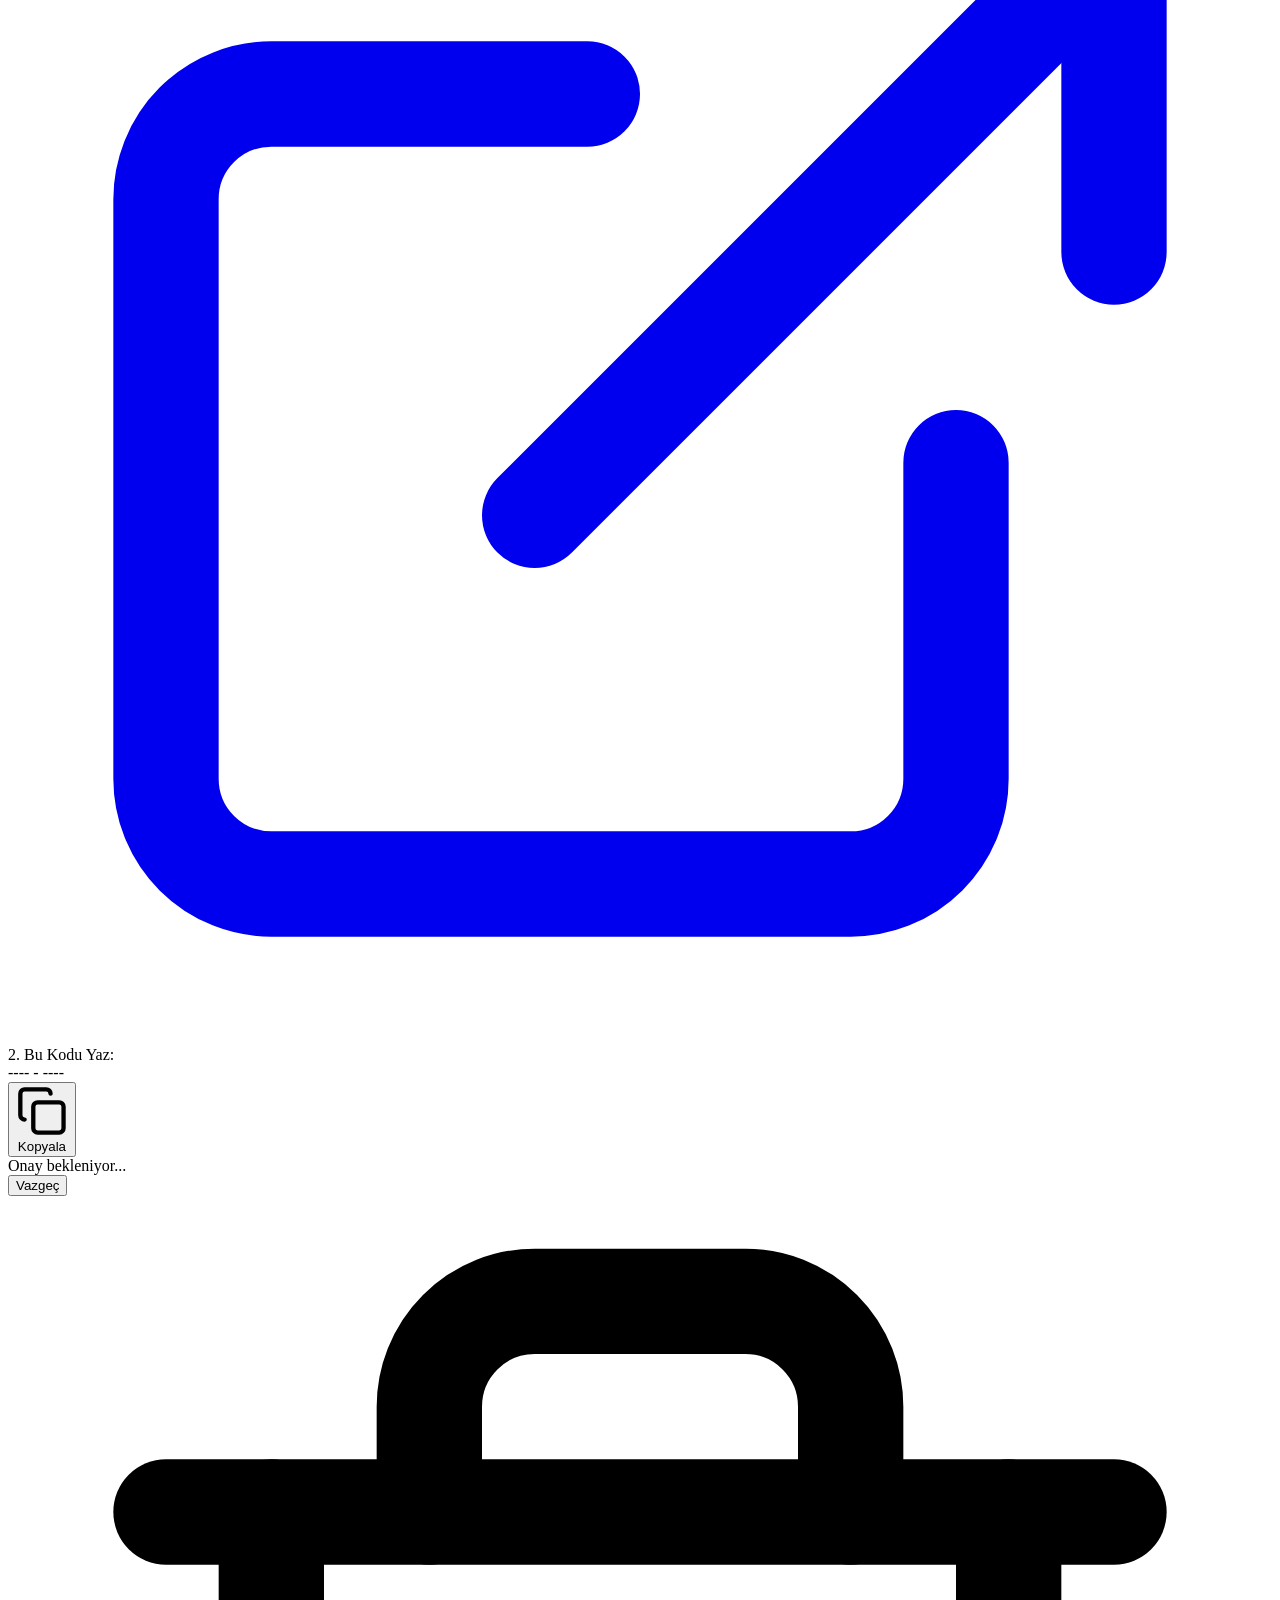
==== commit aba7ae25: "web: tabs (files, accounts, settings), change password, new recovery code, must prove the recovery c" ====
--- a/web/index.html
+++ b/web/index.html
@@ -172,7 +172,7 @@
         <!-- 3. EKRAN: Kurtarma Anahtarı (Recovery Key) -->
         <section id="screen-recovery" class="screen-view hidden">
           <div class="auth-card">
-            <div class="card-badge badge-success">Havuz Oluşturuldu</div>
+            <div class="card-badge badge-success" id="recovery-badge">Havuz Oluşturuldu</div>
             <h2 class="auth-title">Kurtarma Anahtarın</h2>
             <p class="auth-desc">Şifreni unutursan havuzunu <strong>sadece bu anahtar</strong> açabilir. Başka hiçbir yedek bulunmaz.</p>
 
@@ -189,14 +189,11 @@
               </button>
             </div>
 
-            <div class="checkbox-container">
-              <label class="custom-checkbox">
-                <input type="checkbox" id="recovery-confirmed-checkbox" />
-                <span class="checkbox-box" aria-hidden="true">
-                  <svg viewBox="0 0 24 24" fill="none" stroke="currentColor" stroke-width="3" stroke-linecap="round" stroke-linejoin="round"><polyline points="20 6 9 17 4 12"></polyline></svg>
-                </span>
-                <span class="checkbox-text">Bu anahtarı güvenli bir yere kaydettim</span>
-              </label>
+            <button type="button" id="download-recovery-key-btn" class="btn btn-secondary btn-block">Anahtarı dosya olarak indir</button>
+
+            <div class="form-group recovery-check">
+              <label for="recovery-last4" class="form-label">Kaydettiğini göster: anahtarın son 4 karakterini yaz</label>
+              <input type="text" id="recovery-last4" class="form-input font-mono" maxlength="4" autocomplete="off" spellcheck="false" placeholder="Son 4 karakter" />
             </div>
 
             <button type="button" id="recovery-continue-btn" class="btn btn-primary btn-block" disabled>
@@ -293,10 +290,18 @@
           </div>
         </section>
 
-        <!-- 6. EKRAN: Ana Ekran (Main Dashboard) -->
+        <!-- 6. EKRAN: Ana Ekran (sekmeli) -->
         <section id="screen-dashboard" class="screen-view hidden">
           <div class="dashboard-layout">
 
+            <div class="tab-bar" role="tablist" aria-label="Bölümler">
+              <button type="button" role="tab" id="tab-files" class="tab-btn" aria-selected="true" aria-controls="panel-files" data-tab="files">Dosyalar</button>
+              <button type="button" role="tab" id="tab-accounts" class="tab-btn" aria-selected="false" aria-controls="panel-accounts" data-tab="accounts" tabindex="-1">Hesaplar <span class="tab-count" id="tab-accounts-count">0</span></button>
+              <button type="button" role="tab" id="tab-settings" class="tab-btn" aria-selected="false" aria-controls="panel-settings" data-tab="settings" tabindex="-1">Ayarlar</button>
+            </div>
+
+            <!-- SEKME: Dosyalar -->
+            <div id="panel-files" class="tab-panel" role="tabpanel" aria-labelledby="tab-files">
             <!-- Doluluk ve Durum Kartı (Hero Storage Card) -->
             <div class="storage-card" id="storage-card">
               <div class="storage-card-header">
@@ -394,31 +399,97 @@
               </div>
             </div>
 
-            <!-- Hesaplar Katlanabilir Bölümü (Accordion) -->
-            <div class="accounts-section">
-              <div class="accordion-card">
-                <button type="button" id="accounts-toggle-btn" class="accordion-header" aria-expanded="true" aria-controls="accounts-body">
-                  <div class="accordion-title-wrap">
-                    <svg viewBox="0 0 24 24" fill="none" stroke="currentColor" stroke-width="2" stroke-linecap="round" stroke-linejoin="round" class="section-icon"><path d="M22 19a2 2 0 0 1-2 2H4a2 2 0 0 1-2-2V5a2 2 0 0 1 2-2h5l2 3h9a2 2 0 0 1 2 2z"></path></svg>
-                    <span class="accordion-title" id="accounts-header-title">Hesaplar (4)</span>
-                  </div>
-                  <div class="accordion-actions">
-                    <button type="button" id="open-add-account-btn" class="btn btn-sm btn-secondary">
-                      <svg viewBox="0 0 24 24" fill="none" stroke="currentColor" stroke-width="2.5" stroke-linecap="round" stroke-linejoin="round" class="btn-icon-svg"><line x1="12" y1="5" x2="12" y2="19"></line><line x1="5" y1="12" x2="19" y2="12"></line></svg>
-                      <span>Hesap ekle</span>
+            </div>
+
+            <!-- SEKME: Hesaplar -->
+            <div id="panel-accounts" class="tab-panel hidden" role="tabpanel" aria-labelledby="tab-accounts">
+              <div class="section-header-row">
+                <div class="section-title-wrap">
+                  <h3 class="section-title" id="accounts-header-title">Bağlı hesaplar</h3>
+                </div>
+                <button type="button" id="open-add-account-btn" class="btn btn-sm btn-primary">
+                  <svg viewBox="0 0 24 24" fill="none" stroke="currentColor" stroke-width="2.5" stroke-linecap="round" stroke-linejoin="round" class="btn-icon-svg" aria-hidden="true"><line x1="12" y1="5" x2="12" y2="19"></line><line x1="5" y1="12" x2="19" y2="12"></line></svg>
+                  <span>Hesap ekle</span>
+                </button>
+              </div>
+              <p class="panel-note">Her Google hesabı yalnızca tek bir Stashpool havuzuna bağlanabilir. 3 ve daha fazla hesapta bir hesap kaybolsa da dosyaların kurtulur.</p>
+              <div id="accounts-list-container" class="accounts-grid">
+                <!-- JS ile doldurulur -->
+              </div>
+            </div>
+
+            <!-- SEKME: Ayarlar -->
+            <div id="panel-settings" class="tab-panel hidden" role="tabpanel" aria-labelledby="tab-settings">
+
+              <div class="settings-card">
+                <h3 class="settings-title">Hesap</h3>
+                <div class="settings-row">
+                  <span class="settings-label">Ana Google hesabı</span>
+                  <span class="settings-value" id="settings-main-email">-</span>
+                </div>
+                <div class="settings-row">
+                  <span class="settings-label">Havuzu kilitle</span>
+                  <button type="button" id="settings-lock-btn" class="btn btn-sm btn-secondary">Kilitle</button>
+                </div>
+              </div>
+
+              <div class="settings-card">
+                <h3 class="settings-title">Şifreyi değiştir</h3>
+                <p class="settings-desc">Dosyaların yeniden şifrelenmez, sadece havuzu açan şifre değişir. Kurtarma anahtarın çalışmaya devam eder.</p>
+                <form id="change-pw-form" class="auth-form" novalidate>
+                  <input type="text" name="username" autocomplete="username" class="sr-only" tabindex="-1" aria-hidden="true" id="change-pw-username" />
+                <div class="form-group">
+                  <label for="change-pw-current" class="form-label">Mevcut şifre</label>
+                  <div class="input-password-wrap">
+                    <input type="password" id="change-pw-current" autocomplete="current-password" class="form-input" placeholder="Şu anki şifren" required />
+                    <button type="button" class="btn-toggle-pw" data-target="change-pw-current" title="Şifreyi göster/gizle" aria-label="Şifreyi göster/gizle">
+                      <svg class="eye-open" viewBox="0 0 24 24" fill="none" stroke="currentColor" stroke-width="2" stroke-linecap="round" stroke-linejoin="round" aria-hidden="true"><path d="M2 12s3-7 10-7 10 7 10 7-3 7-10 7-10-7-10-7Z"></path><circle cx="12" cy="12" r="3"></circle></svg>
+                      <svg class="eye-closed hidden" viewBox="0 0 24 24" fill="none" stroke="currentColor" stroke-width="2" stroke-linecap="round" stroke-linejoin="round" aria-hidden="true"><path d="m15 18-.722-3.25"></path><path d="M2 8a10.645 10.645 0 0 0 20 0"></path><path d="m20 15-1.726-2.05"></path><path d="m4 15 1.726-2.05"></path><path d="m9 18 .722-3.25"></path></svg>
                     </button>
-                    <div class="accordion-chevron" aria-hidden="true">
-                      <svg viewBox="0 0 24 24" fill="none" stroke="currentColor" stroke-width="2" stroke-linecap="round" stroke-linejoin="round"><polyline points="6 9 12 15 18 9"></polyline></svg>
-                    </div>
-                  </div>
-                </button>
-
-                <div id="accounts-body" class="accordion-body">
-                  <div id="accounts-list-container" class="accounts-grid">
-                    <!-- Dinamik hesap kartları JS ile doldurulur -->
-                  </div>
-                </div>
-              </div>
+                  </div>
+                </div>
+                <div class="form-group">
+                  <label for="change-pw-new" class="form-label">Yeni şifre</label>
+                  <div class="input-password-wrap">
+                    <input type="password" id="change-pw-new" autocomplete="new-password" class="form-input" placeholder="En az 10 karakter" required />
+                    <button type="button" class="btn-toggle-pw" data-target="change-pw-new" title="Şifreyi göster/gizle" aria-label="Şifreyi göster/gizle">
+                      <svg class="eye-open" viewBox="0 0 24 24" fill="none" stroke="currentColor" stroke-width="2" stroke-linecap="round" stroke-linejoin="round" aria-hidden="true"><path d="M2 12s3-7 10-7 10 7 10 7-3 7-10 7-10-7-10-7Z"></path><circle cx="12" cy="12" r="3"></circle></svg>
+                      <svg class="eye-closed hidden" viewBox="0 0 24 24" fill="none" stroke="currentColor" stroke-width="2" stroke-linecap="round" stroke-linejoin="round" aria-hidden="true"><path d="m15 18-.722-3.25"></path><path d="M2 8a10.645 10.645 0 0 0 20 0"></path><path d="m20 15-1.726-2.05"></path><path d="m4 15 1.726-2.05"></path><path d="m9 18 .722-3.25"></path></svg>
+                    </button>
+                  </div>
+                </div>
+                <div class="form-group">
+                  <label for="change-pw-confirm" class="form-label">Yeni şifre tekrarı</label>
+                  <div class="input-password-wrap">
+                    <input type="password" id="change-pw-confirm" autocomplete="new-password" class="form-input" placeholder="Yeni şifreni tekrar yaz" required />
+                    <button type="button" class="btn-toggle-pw" data-target="change-pw-confirm" title="Şifreyi göster/gizle" aria-label="Şifreyi göster/gizle">
+                      <svg class="eye-open" viewBox="0 0 24 24" fill="none" stroke="currentColor" stroke-width="2" stroke-linecap="round" stroke-linejoin="round" aria-hidden="true"><path d="M2 12s3-7 10-7 10 7 10 7-3 7-10 7-10-7-10-7Z"></path><circle cx="12" cy="12" r="3"></circle></svg>
+                      <svg class="eye-closed hidden" viewBox="0 0 24 24" fill="none" stroke="currentColor" stroke-width="2" stroke-linecap="round" stroke-linejoin="round" aria-hidden="true"><path d="m15 18-.722-3.25"></path><path d="M2 8a10.645 10.645 0 0 0 20 0"></path><path d="m20 15-1.726-2.05"></path><path d="m4 15 1.726-2.05"></path><path d="m9 18 .722-3.25"></path></svg>
+                    </button>
+                  </div>
+                </div>
+                  <button type="submit" id="change-pw-submit" class="btn btn-primary">Şifreyi değiştir</button>
+                </form>
+              </div>
+
+              <div class="settings-card">
+                <h3 class="settings-title">Kurtarma anahtarı</h3>
+                <p class="settings-desc">Anahtarını kaybettiysen yenisini oluştur. <strong>Eski anahtar o an çalışmaz olur.</strong></p>
+                <form id="new-recovery-form" class="auth-form" novalidate>
+                <div class="form-group">
+                  <label for="new-recovery-pw" class="form-label">Mevcut şifre</label>
+                  <div class="input-password-wrap">
+                    <input type="password" id="new-recovery-pw" autocomplete="current-password" class="form-input" placeholder="Onay için şifren" required />
+                    <button type="button" class="btn-toggle-pw" data-target="new-recovery-pw" title="Şifreyi göster/gizle" aria-label="Şifreyi göster/gizle">
+                      <svg class="eye-open" viewBox="0 0 24 24" fill="none" stroke="currentColor" stroke-width="2" stroke-linecap="round" stroke-linejoin="round" aria-hidden="true"><path d="M2 12s3-7 10-7 10 7 10 7-3 7-10 7-10-7-10-7Z"></path><circle cx="12" cy="12" r="3"></circle></svg>
+                      <svg class="eye-closed hidden" viewBox="0 0 24 24" fill="none" stroke="currentColor" stroke-width="2" stroke-linecap="round" stroke-linejoin="round" aria-hidden="true"><path d="m15 18-.722-3.25"></path><path d="M2 8a10.645 10.645 0 0 0 20 0"></path><path d="m20 15-1.726-2.05"></path><path d="m4 15 1.726-2.05"></path><path d="m9 18 .722-3.25"></path></svg>
+                    </button>
+                  </div>
+                </div>
+                  <button type="submit" id="new-recovery-submit" class="btn btn-secondary">Yeni kurtarma anahtarı oluştur</button>
+                </form>
+              </div>
+
             </div>
 
           </div>
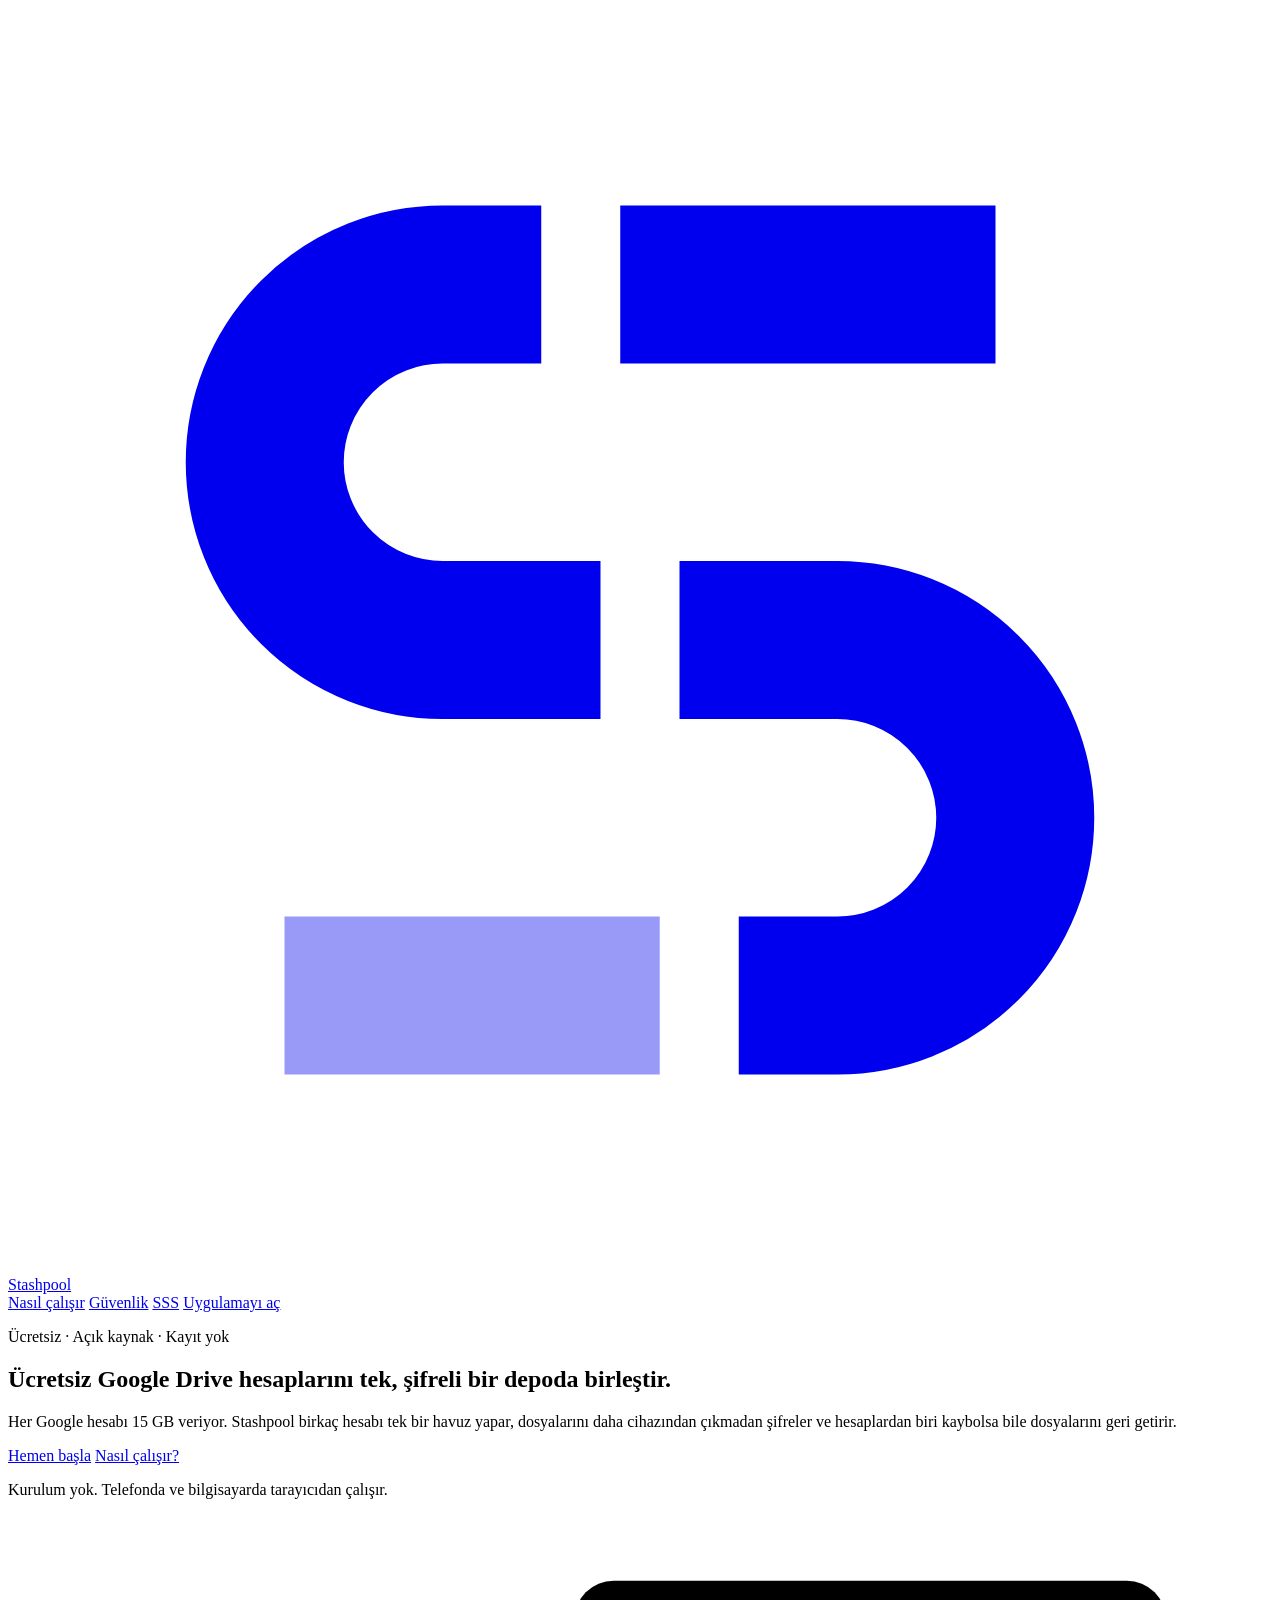
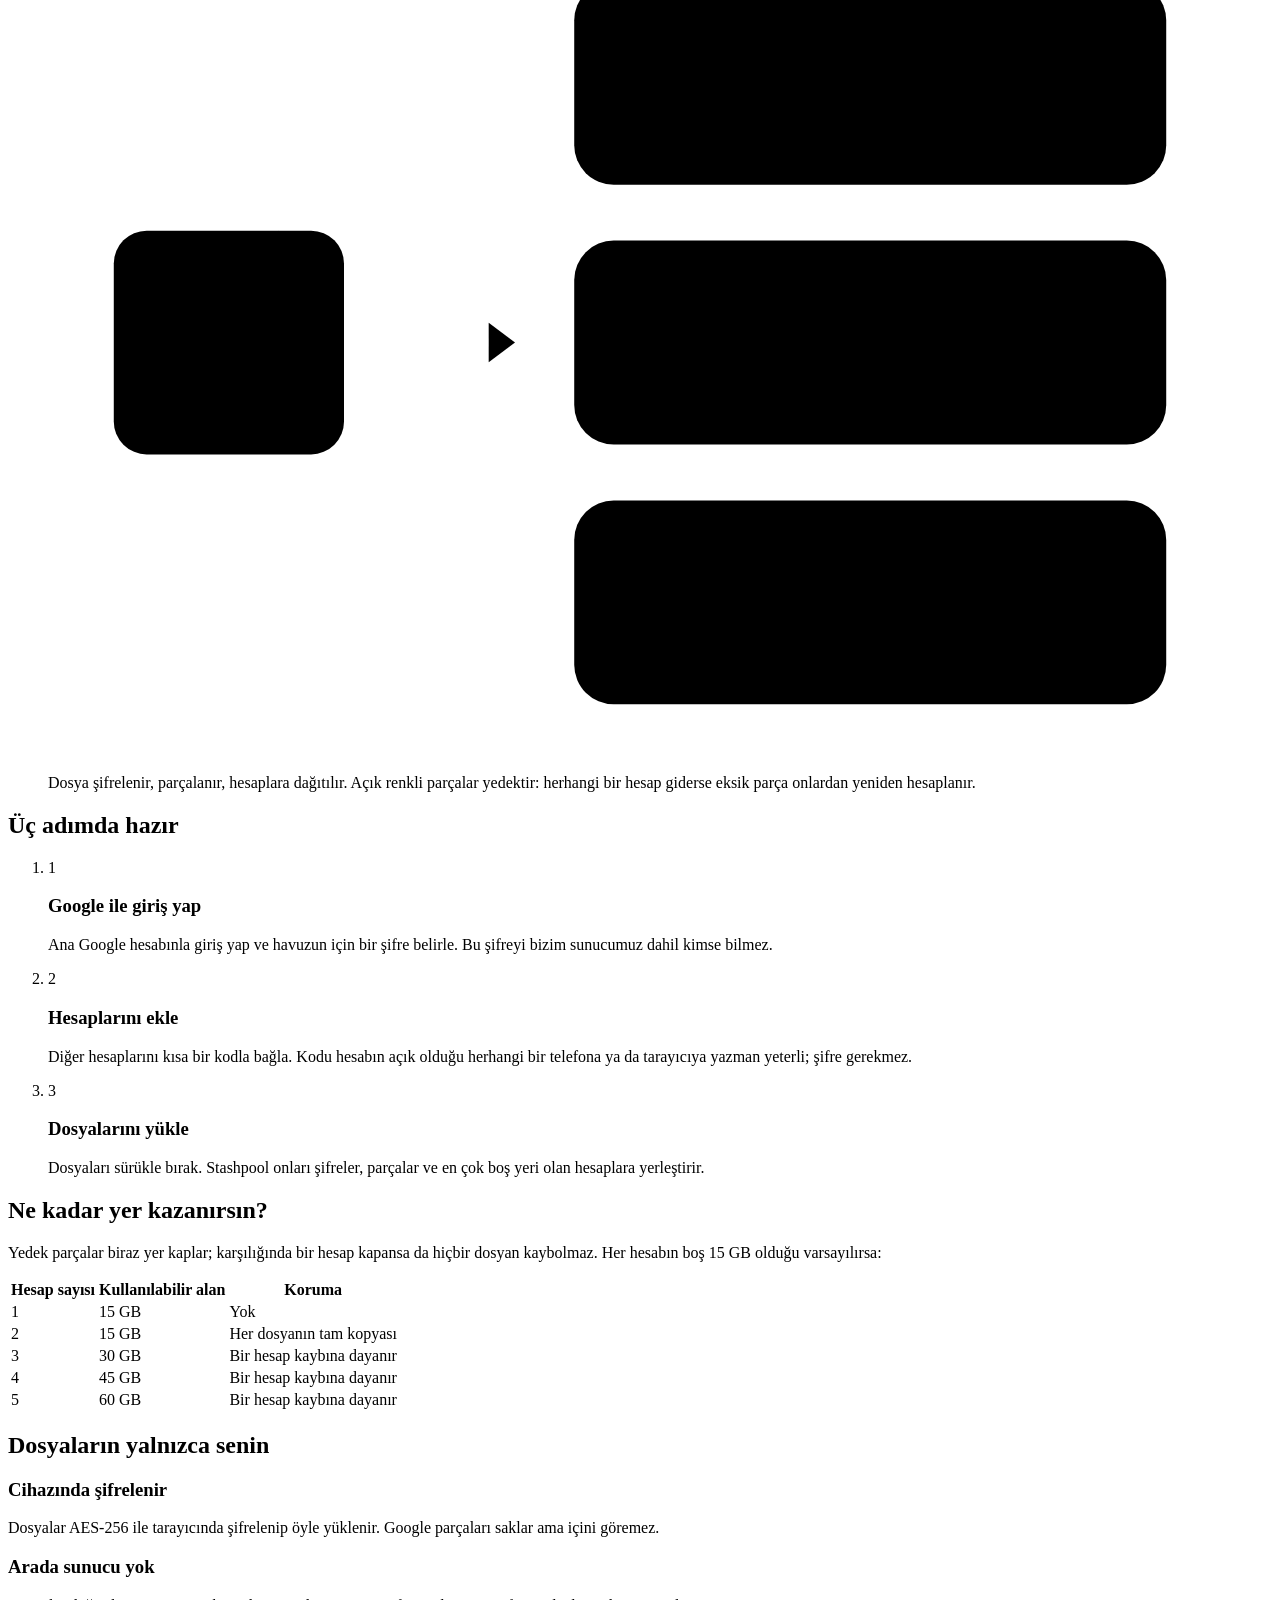
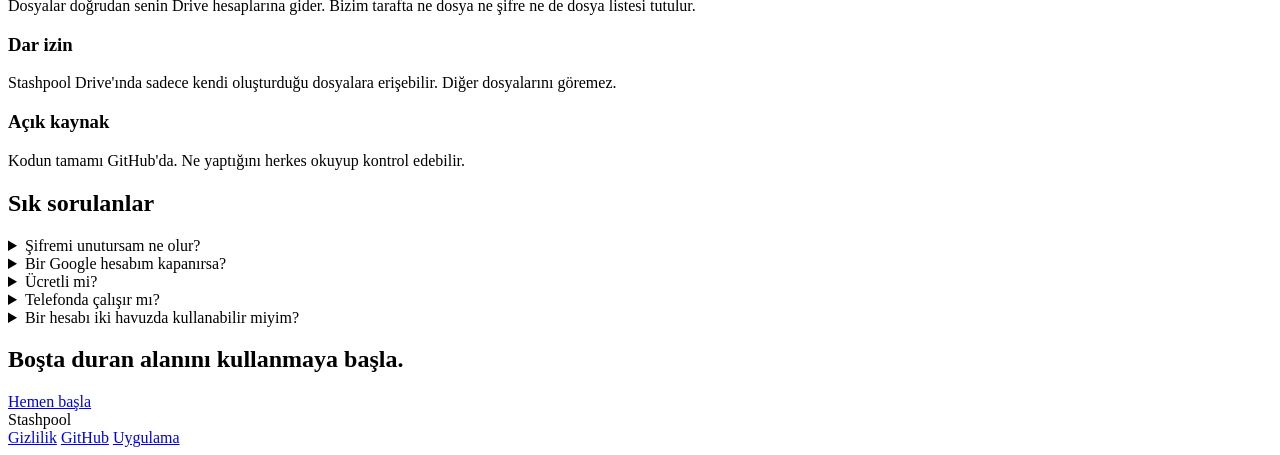
==== commit 8bcd1379: "landing page at /, app moves to /app Co-Authored-By: Claude Opus 5.5 <noreply@anthropic.com> Claude-" ====
--- a/web/index.html
+++ b/web/index.html
@@ -3,583 +3,197 @@
   <head>
     <meta charset="UTF-8" />
     <meta name="viewport" content="width=device-width, initial-scale=1.0" />
-    <title>Stashpool - Güvenli ve Birleşik Bulut Depolama</title>
-    <meta name="description" content="Ücretsiz Google Drive hesaplarınızı tek bir büyük, şifreli ve güvenli depoda birleştiren modern web uygulaması." />
-    <meta property="og:title" content="Stashpool - Güvenli ve Birleşik Bulut Depolama" />
-    <meta property="og:description" content="Ücretsiz Google Drive hesaplarınızı tek bir büyük, şifreli ve güvenli depoda birleştiren modern web uygulaması." />
+    <title>Stashpool – ücretsiz Drive hesaplarını tek şifreli depoda birleştir</title>
+    <meta name="description" content="Stashpool birkaç ücretsiz Google Drive hesabını tek bir depo yapar. Dosyalar cihazında şifrelenir; bir hesap kaybolsa da kurtarılır. Ücretsiz ve açık kaynak." />
+    <meta property="og:title" content="Stashpool" />
+    <meta property="og:description" content="Ücretsiz Google Drive hesaplarını tek, şifreli bir depoda birleştir." />
     <meta property="og:type" content="website" />
-    <meta name="twitter:card" content="summary_large_image" />
     <link rel="icon" href="/favicon.svg" type="image/svg+xml" />
     <link rel="stylesheet" href="/style.css" />
+    <link rel="stylesheet" href="/landing.css" />
+    <script src="/landing.js"></script>
   </head>
-  <body>
-    <!-- Ana Konteyner -->
-    <div id="app" class="app-container">
+  <body class="lp">
+    <header class="lp-header">
+      <div class="lp-wrap lp-header-row">
+        <a href="/" class="lp-brand" aria-label="Stashpool ana sayfa">
+          <svg viewBox="0 0 64 64" fill="none" class="lp-logo" aria-hidden="true">
+            <path d="M50 14H31" stroke="currentColor" stroke-width="8"/>
+            <path d="M27 14H22a9 9 0 0 0 0 18h8" stroke="currentColor" stroke-width="8"/>
+            <path d="M34 32h8a9 9 0 0 1 0 18h-5" stroke="currentColor" stroke-width="8"/>
+            <path d="M33 50H14" stroke="currentColor" stroke-opacity="0.4" stroke-width="8"/>
+          </svg>
+          <span>Stashpool</span>
+        </a>
+        <nav class="lp-nav" aria-label="Sayfa bölümleri">
+          <a href="#nasil" class="lp-nav-link">Nasıl çalışır</a>
+          <a href="#guvenlik" class="lp-nav-link">Güvenlik</a>
+          <a href="#sss" class="lp-nav-link">SSS</a>
+          <a href="/app" class="btn btn-primary btn-sm">Uygulamayı aç</a>
+        </nav>
+      </div>
+    </header>
 
-      <!-- Üst Çubuk (Başlık ve Eylemler) -->
-      <header id="app-header" class="app-header">
-        <div class="header-brand">
-          <div class="brand-logo" aria-hidden="true">
-            <svg viewBox="0 0 64 64" fill="none" class="brand-svg" aria-hidden="true">
-              <path d="M50 14H31" stroke="currentColor" stroke-width="8"/>
-              <path d="M27 14H22a9 9 0 0 0 0 18h8" stroke="currentColor" stroke-width="8"/>
-              <path d="M34 32h8a9 9 0 0 1 0 18h-5" stroke="currentColor" stroke-width="8"/>
-              <path d="M33 50H14" stroke="currentColor" stroke-opacity="0.4" stroke-width="8"/>
-            </svg>
-          </div>
-          <span class="brand-name">Stashpool</span>
-        </div>
-
-        <div class="header-actions">
-          <div id="user-pill" class="user-pill hidden">
-            <span class="user-avatar" id="header-user-avatar">A</span>
-            <span class="user-email-text" id="header-user-email"></span>
+    <main>
+      <section class="lp-hero">
+        <div class="lp-wrap lp-hero-grid">
+          <div class="lp-hero-text">
+            <p class="lp-eyebrow">Ücretsiz · Açık kaynak · Kayıt yok</p>
+            <h1 class="lp-h1">Ücretsiz Google Drive hesaplarını tek, şifreli bir depoda birleştir.</h1>
+            <p class="lp-lead">Her Google hesabı 15 GB veriyor. Stashpool birkaç hesabı tek bir havuz yapar, dosyalarını daha cihazından çıkmadan şifreler ve hesaplardan biri kaybolsa bile dosyalarını geri getirir.</p>
+            <div class="lp-cta-row">
+              <a href="/app" class="btn btn-primary lp-cta">Hemen başla</a>
+              <a href="#nasil" class="btn btn-secondary lp-cta">Nasıl çalışır?</a>
+            </div>
+            <p class="lp-small">Kurulum yok. Telefonda ve bilgisayarda tarayıcıdan çalışır.</p>
           </div>
 
-          <!-- Tema Değiştirici -->
-          <button type="button" id="theme-toggle-btn" class="icon-button" title="Temayı değiştir" aria-label="Temayı değiştir">
-            <svg id="theme-sun-icon" class="theme-icon" viewBox="0 0 24 24" fill="none" stroke="currentColor" stroke-width="2" stroke-linecap="round" stroke-linejoin="round">
-              <circle cx="12" cy="12" r="4"></circle>
-              <path d="M12 2v2"></path>
-              <path d="M12 20v2"></path>
-              <path d="M4.93 4.93l1.41 1.41"></path>
-              <path d="M17.66 17.66l1.41 1.41"></path>
-              <path d="M2 12h2"></path>
-              <path d="M20 12h2"></path>
-              <path d="M6.34 17.66l-1.41 1.41"></path>
-              <path d="M19.07 4.93l-1.41 1.41"></path>
+          <figure class="lp-figure" aria-labelledby="lp-fig-cap">
+            <svg viewBox="0 0 360 260" class="lp-diagram" role="img" aria-label="Bir dosya şifrelenip parçalara ayrılıyor; parçalar üç Google hesabına dağıtılıyor, bir parça yedek oluyor.">
+              <rect x="20" y="96" width="70" height="68" rx="10" class="d-file"/>
+              <path d="M70 96v18h20" class="d-fold"/>
+              <rect x="34" y="128" width="42" height="6" rx="3" class="d-line"/>
+              <rect x="34" y="142" width="30" height="6" rx="3" class="d-line"/>
+              <path d="M98 130h42" class="d-arrow"/>
+              <path d="M134 124l8 6-8 6" class="d-arrowhead"/>
+              <g>
+                <rect x="160" y="20" width="180" height="62" rx="12" class="d-drive"/>
+                <text x="176" y="44" class="d-label">Hesap 1</text>
+                <rect x="176" y="54" width="44" height="12" rx="4" class="d-piece"/>
+                <rect x="226" y="54" width="44" height="12" rx="4" class="d-piece"/>
+                <rect x="276" y="54" width="44" height="12" rx="4" class="d-parity"/>
+              </g>
+              <g>
+                <rect x="160" y="99" width="180" height="62" rx="12" class="d-drive"/>
+                <text x="176" y="123" class="d-label">Hesap 2</text>
+                <rect x="176" y="133" width="44" height="12" rx="4" class="d-piece"/>
+                <rect x="226" y="133" width="44" height="12" rx="4" class="d-parity"/>
+                <rect x="276" y="133" width="44" height="12" rx="4" class="d-piece"/>
+              </g>
+              <g>
+                <rect x="160" y="178" width="180" height="62" rx="12" class="d-drive"/>
+                <text x="176" y="202" class="d-label">Hesap 3</text>
+                <rect x="176" y="212" width="44" height="12" rx="4" class="d-parity"/>
+                <rect x="226" y="212" width="44" height="12" rx="4" class="d-piece"/>
+                <rect x="276" y="212" width="44" height="12" rx="4" class="d-piece"/>
+              </g>
             </svg>
-            <svg id="theme-moon-icon" class="theme-icon hidden" viewBox="0 0 24 24" fill="none" stroke="currentColor" stroke-width="2" stroke-linecap="round" stroke-linejoin="round">
-              <path d="M12 3a6 6 0 0 0 9 9 9 9 0 1 1-9-9Z"></path>
-            </svg>
-          </button>
+            <figcaption id="lp-fig-cap" class="lp-figcap">Dosya şifrelenir, parçalanır, hesaplara dağıtılır. Açık renkli parçalar yedektir: herhangi bir hesap giderse eksik parça onlardan yeniden hesaplanır.</figcaption>
+          </figure>
+        </div>
+      </section>
 
-          <!-- Havuzu Kilitle / Çıkış Butonu (Sadece açık havuzda) -->
-          <button type="button" id="lock-pool-btn" class="icon-button hidden" title="Havuzu Kilitle" aria-label="Havuzu Kilitle">
-            <svg viewBox="0 0 24 24" fill="none" stroke="currentColor" stroke-width="2" stroke-linecap="round" stroke-linejoin="round">
-              <rect width="18" height="11" x="3" y="11" rx="2" ry="2"></rect>
-              <path d="M7 11V7a5 5 0 0 1 10 0v4"></path>
-            </svg>
-          </button>
+      <section id="nasil" class="lp-section">
+        <div class="lp-wrap">
+          <h2 class="lp-h2">Üç adımda hazır</h2>
+          <ol class="lp-steps">
+            <li class="lp-step">
+              <span class="lp-step-num" aria-hidden="true">1</span>
+              <h3 class="lp-h3">Google ile giriş yap</h3>
+              <p>Ana Google hesabınla giriş yap ve havuzun için bir şifre belirle. Bu şifreyi bizim sunucumuz dahil kimse bilmez.</p>
+            </li>
+            <li class="lp-step">
+              <span class="lp-step-num" aria-hidden="true">2</span>
+              <h3 class="lp-h3">Hesaplarını ekle</h3>
+              <p>Diğer hesaplarını kısa bir kodla bağla. Kodu hesabın açık olduğu herhangi bir telefona ya da tarayıcıya yazman yeterli; şifre gerekmez.</p>
+            </li>
+            <li class="lp-step">
+              <span class="lp-step-num" aria-hidden="true">3</span>
+              <h3 class="lp-h3">Dosyalarını yükle</h3>
+              <p>Dosyaları sürükle bırak. Stashpool onları şifreler, parçalar ve en çok boş yeri olan hesaplara yerleştirir.</p>
+            </li>
+          </ol>
         </div>
-      </header>
+      </section>
 
-      <!-- Ana İçerik Alanı (Ekranlar) -->
-      <main id="main-content" class="main-content">
+      <section class="lp-section lp-section-alt" aria-labelledby="alan-baslik">
+        <div class="lp-wrap lp-space">
+          <div>
+            <h2 class="lp-h2" id="alan-baslik">Ne kadar yer kazanırsın?</h2>
+            <p class="lp-text">Yedek parçalar biraz yer kaplar; karşılığında bir hesap kapansa da hiçbir dosyan kaybolmaz. Her hesabın boş 15 GB olduğu varsayılırsa:</p>
+          </div>
+          <table class="lp-table">
+            <thead>
+              <tr><th scope="col">Hesap sayısı</th><th scope="col">Kullanılabilir alan</th><th scope="col">Koruma</th></tr>
+            </thead>
+            <tbody>
+              <tr><td>1</td><td>15 GB</td><td>Yok</td></tr>
+              <tr><td>2</td><td>15 GB</td><td>Her dosyanın tam kopyası</td></tr>
+              <tr><td>3</td><td>30 GB</td><td>Bir hesap kaybına dayanır</td></tr>
+              <tr><td>4</td><td>45 GB</td><td>Bir hesap kaybına dayanır</td></tr>
+              <tr><td>5</td><td>60 GB</td><td>Bir hesap kaybına dayanır</td></tr>
+            </tbody>
+          </table>
+        </div>
+      </section>
 
-        <!-- 1. EKRAN: Karşılama (Welcome) -->
-        <section id="screen-welcome" class="screen-view">
-          <div class="auth-card">
-            <div class="auth-icon-wrap" aria-hidden="true">
-              <svg viewBox="0 0 64 64" fill="none" class="auth-large-icon">
-                <path d="M50 14H31" stroke="currentColor" stroke-width="8"/>
-                <path d="M27 14H22a9 9 0 0 0 0 18h8" stroke="currentColor" stroke-width="8"/>
-                <path d="M34 32h8a9 9 0 0 1 0 18h-5" stroke="currentColor" stroke-width="8"/>
-                <path d="M33 50H14" stroke="currentColor" stroke-opacity="0.4" stroke-width="8"/>
-              </svg>
+      <section id="guvenlik" class="lp-section">
+        <div class="lp-wrap">
+          <h2 class="lp-h2">Dosyaların yalnızca senin</h2>
+          <div class="lp-cards">
+            <div class="lp-card">
+              <h3 class="lp-h3">Cihazında şifrelenir</h3>
+              <p>Dosyalar AES-256 ile tarayıcında şifrelenip öyle yüklenir. Google parçaları saklar ama içini göremez.</p>
             </div>
-
-            <h1 class="auth-title">Google Drive hesaplarını tek bir büyük depoda birleştir.</h1>
-            <p class="auth-desc">Ücretsiz hesaplarının kapasitelerini bir araya getir, sınırsız güvenlikle dosyalarını sakla.</p>
-
-            <button type="button" id="google-signin-btn" class="btn btn-google">
-              <svg viewBox="0 0 24 24" class="btn-icon-svg" aria-hidden="true">
-                <path fill="#EA4335" d="M12 5c1.6 0 3 .6 4.1 1.7l3.1-3.1C17.3 1.8 14.8 1 12 1 7.5 1 3.7 3.6 1.9 7.3l3.7 2.9C6.5 7.4 9 5 12 5z"/>
-                <path fill="#4285F4" d="M23.5 12.3c0-.8-.1-1.7-.2-2.3H12v4.5h6.5c-.3 1.5-1.1 2.8-2.4 3.7l3.7 2.9c2.2-2 3.7-5 3.7-8.8z"/>
-                <path fill="#FBBC05" d="M5.6 14.8c-.2-.7-.4-1.5-.4-2.3s.2-1.6.4-2.3L1.9 7.3C.7 9.7 0 12.3 0 15.2c0 2.8.7 5.4 1.9 7.8l3.7-2.9c-.3-.7-.5-1.5-.5-2.3z"/>
-                <path fill="#34A853" d="M12 23.5c3.2 0 6-1.1 8-3l-3.7-2.9c-1.1.7-2.5 1.2-4.3 1.2-3 0-5.5-2.4-6.4-5.2L1.9 16.5C3.7 20.3 7.5 23.5 12 23.5z"/>
-              </svg>
-              <span>Google ile giriş yap</span>
-            </button>
-
-            <div class="auth-trust-badge">
-              <svg viewBox="0 0 24 24" fill="none" stroke="currentColor" stroke-width="2" stroke-linecap="round" stroke-linejoin="round" class="trust-icon" aria-hidden="true">
-                <path d="M12 22s8-4 8-10V5l-8-3-8 3v7c0 6 8 10 8 10z"></path>
-                <path d="M9 12l2 2 4-4"></path>
-              </svg>
-              <span>Dosyaların cihazında şifrelenir, hiçbir sunucu göremez.</span>
+            <div class="lp-card">
+              <h3 class="lp-h3">Arada sunucu yok</h3>
+              <p>Dosyalar doğrudan senin Drive hesaplarına gider. Bizim tarafta ne dosya ne şifre ne de dosya listesi tutulur.</p>
+            </div>
+            <div class="lp-card">
+              <h3 class="lp-h3">Dar izin</h3>
+              <p>Stashpool Drive'ında sadece kendi oluşturduğu dosyalara erişebilir. Diğer dosyalarını göremez.</p>
+            </div>
+            <div class="lp-card">
+              <h3 class="lp-h3">Açık kaynak</h3>
+              <p>Kodun tamamı GitHub'da. Ne yaptığını herkes okuyup kontrol edebilir.</p>
             </div>
           </div>
-        </section>
+        </div>
+      </section>
 
-        <!-- 2. EKRAN: Yeni Havuz Oluştur (Create Pool) -->
-        <section id="screen-create" class="screen-view hidden">
-          <div class="auth-card">
-            <div class="card-badge">Yeni Havuz</div>
-            <h2 class="auth-title">Havuzunu Güvenceye Al</h2>
-            <p class="auth-desc">
-              <strong id="create-user-email"></strong> hesabınla havuz oluşturuluyor. Dosyalarını sadece bu şifre açabilir.
-            </p>
+      <section id="sss" class="lp-section lp-section-alt">
+        <div class="lp-wrap lp-faq-wrap">
+          <h2 class="lp-h2">Sık sorulanlar</h2>
+          <details class="lp-faq">
+            <summary>Şifremi unutursam ne olur?</summary>
+            <p>Havuzu kurarken sana bir kurtarma anahtarı verilir ve kaydetmeden devam edemezsin. Şifreni unutursan o anahtarla yeni şifre belirlersin. İkisini birden kaybedersen dosyalar açılamaz; bunun bir arka kapısı yok, güvenliğin bedeli bu.</p>
+          </details>
+          <details class="lp-faq">
+            <summary>Bir Google hesabım kapanırsa?</summary>
+            <p>3 veya daha fazla hesapta herhangi bir hesabın kaybı dosyalarını etkilemez; eksik parçalar yedeklerden yeniden oluşturulur. 2 hesapta her dosyanın tam kopyası diğer hesapta durur.</p>
+          </details>
+          <details class="lp-faq">
+            <summary>Ücretli mi?</summary>
+            <p>Hayır. Stashpool ücretsiz ve açık kaynak. Alan zaten senin Google hesaplarından geliyor.</p>
+          </details>
+          <details class="lp-faq">
+            <summary>Telefonda çalışır mı?</summary>
+            <p>Evet. Uygulama tarayıcıda çalışır; telefonda da bilgisayarda da aynı havuzu açarsın.</p>
+          </details>
+          <details class="lp-faq">
+            <summary>Bir hesabı iki havuzda kullanabilir miyim?</summary>
+            <p>Hayır. Karışıklık olmasın diye her Google hesabı tek bir havuza bağlanabilir.</p>
+          </details>
+        </div>
+      </section>
 
-            <form id="create-pool-form" class="auth-form" novalidate>
-              <!-- Tarayıcı şifre yöneticisi için gizli kullanıcı adı -->
-              <input type="text" id="create-username-hidden" name="username" autocomplete="username" class="sr-only" tabindex="-1" aria-hidden="true" />
+      <section class="lp-section lp-final">
+        <div class="lp-wrap lp-final-inner">
+          <h2 class="lp-h2">Boşta duran alanını kullanmaya başla.</h2>
+          <a href="/app" class="btn btn-primary lp-cta">Hemen başla</a>
+        </div>
+      </section>
+    </main>
 
-              <div class="form-group">
-                <label for="create-password" class="form-label">Ana Şifre</label>
-                <div class="input-password-wrap">
-                  <input type="password" id="create-password" name="password" autocomplete="new-password" class="form-input" placeholder="En az 10 karakter" required minlength="10" />
-                  <button type="button" class="btn-toggle-pw" data-target="create-password" title="Şifreyi göster/gizle" aria-label="Şifreyi göster/gizle">
-                    <svg class="eye-open" viewBox="0 0 24 24" fill="none" stroke="currentColor" stroke-width="2" stroke-linecap="round" stroke-linejoin="round"><path d="M2 12s3-7 10-7 10 7 10 7-3 7-10 7-10-7-10-7Z"></path><circle cx="12" cy="12" r="3"></circle></svg>
-                    <svg class="eye-closed hidden" viewBox="0 0 24 24" fill="none" stroke="currentColor" stroke-width="2" stroke-linecap="round" stroke-linejoin="round"><path d="m15 18-.722-3.25"></path><path d="M2 8a10.645 10.645 0 0 0 20 0"></path><path d="m20 15-1.726-2.05"></path><path d="m4 15 1.726-2.05"></path><path d="m9 18 .722-3.25"></path></svg>
-                  </button>
-                </div>
-
-                <!-- Güç Göstergesi -->
-                <div class="strength-meter-container" aria-live="polite">
-                  <div class="strength-bar-track">
-                    <div id="strength-bar-fill" class="strength-bar-fill"></div>
-                  </div>
-                  <div class="strength-label-row">
-                    <span id="strength-text" class="strength-text">Çok zayıf</span>
-                    <span id="char-count" class="char-count">0 / 10</span>
-                  </div>
-                </div>
-              </div>
-
-              <div class="form-group">
-                <label for="create-password-confirm" class="form-label">Şifre Tekrarı</label>
-                <div class="input-password-wrap">
-                  <input type="password" id="create-password-confirm" name="password_confirm" autocomplete="new-password" class="form-input" placeholder="Şifreni tekrar yaz" required />
-                  <button type="button" class="btn-toggle-pw" data-target="create-password-confirm" title="Şifreyi göster/gizle" aria-label="Şifreyi göster/gizle">
-                    <svg class="eye-open" viewBox="0 0 24 24" fill="none" stroke="currentColor" stroke-width="2" stroke-linecap="round" stroke-linejoin="round"><path d="M2 12s3-7 10-7 10 7 10 7-3 7-10 7-10-7-10-7Z"></path><circle cx="12" cy="12" r="3"></circle></svg>
-                    <svg class="eye-closed hidden" viewBox="0 0 24 24" fill="none" stroke="currentColor" stroke-width="2" stroke-linecap="round" stroke-linejoin="round"><path d="m15 18-.722-3.25"></path><path d="M2 8a10.645 10.645 0 0 0 20 0"></path><path d="m20 15-1.726-2.05"></path><path d="m4 15 1.726-2.05"></path><path d="m9 18 .722-3.25"></path></svg>
-                  </button>
-                </div>
-                <div id="password-match-error" class="input-hint-error hidden">Şifreler birbiriyle eşleşmiyor.</div>
-              </div>
-
-              <!-- Uyarı Kartı -->
-              <div class="alert-box alert-warning">
-                <svg viewBox="0 0 24 24" fill="none" stroke="currentColor" stroke-width="2" stroke-linecap="round" stroke-linejoin="round" class="alert-icon" aria-hidden="true">
-                  <circle cx="12" cy="12" r="10"></circle>
-                  <line x1="12" y1="8" x2="12" y2="12"></line>
-                  <line x1="12" y1="16" x2="12.01" y2="16"></line>
-                </svg>
-                <div class="alert-content">
-                  <strong class="alert-title">Önemli Hatırlatma</strong>
-                  <p class="alert-desc">Şifreni unutursan kimse kurtaramaz. Lütfen şifre yöneticine veya güvenli bir yere kaydet.</p>
-                </div>
-              </div>
-
-              <button type="submit" id="create-submit-btn" class="btn btn-primary btn-block">
-                <span>Havuzumu Oluştur</span>
-              </button>
-            </form>
-          </div>
-        </section>
-
-        <!-- 3. EKRAN: Kurtarma Anahtarı (Recovery Key) -->
-        <section id="screen-recovery" class="screen-view hidden">
-          <div class="auth-card">
-            <div class="card-badge badge-success" id="recovery-badge">Havuz Oluşturuldu</div>
-            <h2 class="auth-title">Kurtarma Anahtarın</h2>
-            <p class="auth-desc">Şifreni unutursan havuzunu <strong>sadece bu anahtar</strong> açabilir. Başka hiçbir yedek bulunmaz.</p>
-
-            <div class="recovery-key-card">
-              <div class="key-display-wrapper">
-                <code id="recovery-key-text" class="recovery-key-code">K7QM-XXXX-XXXX-XXXX</code>
-              </div>
-              <button type="button" id="copy-recovery-key-btn" class="btn btn-secondary btn-copy" title="Anahtarı panoya kopyala">
-                <svg viewBox="0 0 24 24" fill="none" stroke="currentColor" stroke-width="2" stroke-linecap="round" stroke-linejoin="round" class="btn-icon-svg" aria-hidden="true">
-                  <rect width="14" height="14" x="8" y="8" rx="2" ry="2"></rect>
-                  <path d="M4 16c-1.1 0-2-.9-2-2V4c0-1.1.9-2 2-2h10c1.1 0 2 .9 2 2"></path>
-                </svg>
-                <span id="copy-key-label">Kopyala</span>
-              </button>
-            </div>
-
-            <button type="button" id="download-recovery-key-btn" class="btn btn-secondary btn-block">Anahtarı dosya olarak indir</button>
-
-            <div class="form-group recovery-check">
-              <label for="recovery-last4" class="form-label">Kaydettiğini göster: anahtarın son 4 karakterini yaz</label>
-              <input type="text" id="recovery-last4" class="form-input font-mono" maxlength="4" autocomplete="off" spellcheck="false" placeholder="Son 4 karakter" />
-            </div>
-
-            <button type="button" id="recovery-continue-btn" class="btn btn-primary btn-block" disabled>
-              <span>Devam Et</span>
-            </button>
-          </div>
-        </section>
-
-        <!-- 4. EKRAN: Havuzu Aç (Unlock) -->
-        <section id="screen-unlock" class="screen-view hidden">
-          <div class="auth-card">
-            <div class="auth-icon-wrap" aria-hidden="true">
-              <svg viewBox="0 0 24 24" fill="none" stroke="currentColor" stroke-width="2" stroke-linecap="round" stroke-linejoin="round" class="auth-large-icon">
-                <rect width="18" height="11" x="3" y="11" rx="2" ry="2"></rect>
-                <path d="M7 11V7a5 5 0 0 1 10 0v4"></path>
-              </svg>
-            </div>
-
-            <h2 class="auth-title">Havuzu Aç</h2>
-            <p class="auth-desc">Dosyalarının şifresini çözmek için ana şifreni gir.</p>
-
-            <div class="unlock-user-tag">
-              <span class="user-avatar" id="unlock-avatar">A</span>
-              <span id="unlock-user-email" class="unlock-email"></span>
-            </div>
-
-            <form id="unlock-pool-form" class="auth-form" novalidate>
-              <input type="text" id="unlock-username-hidden" name="username" autocomplete="username" class="sr-only" tabindex="-1" aria-hidden="true" />
-
-              <div class="form-group">
-                <label for="unlock-password" class="form-label">Şifre</label>
-                <div class="input-password-wrap">
-                  <input type="password" id="unlock-password" name="password" autocomplete="current-password" class="form-input" placeholder="Şifrenizi yazın" required />
-                  <button type="button" class="btn-toggle-pw" data-target="unlock-password" title="Şifreyi göster/gizle" aria-label="Şifreyi göster/gizle">
-                    <svg class="eye-open" viewBox="0 0 24 24" fill="none" stroke="currentColor" stroke-width="2" stroke-linecap="round" stroke-linejoin="round"><path d="M2 12s3-7 10-7 10 7 10 7-3 7-10 7-10-7-10-7Z"></path><circle cx="12" cy="12" r="3"></circle></svg>
-                    <svg class="eye-closed hidden" viewBox="0 0 24 24" fill="none" stroke="currentColor" stroke-width="2" stroke-linecap="round" stroke-linejoin="round"><path d="m15 18-.722-3.25"></path><path d="M2 8a10.645 10.645 0 0 0 20 0"></path><path d="m20 15-1.726-2.05"></path><path d="m4 15 1.726-2.05"></path><path d="m9 18 .722-3.25"></path></svg>
-                  </button>
-                </div>
-              </div>
-
-              <button type="submit" id="unlock-submit-btn" class="btn btn-primary btn-block">
-                <span>Havuzu Aç</span>
-              </button>
-
-              <div class="auth-footer-links">
-                <button type="button" id="go-forgot-pw-btn" class="btn-link">Şifremi unuttum</button>
-              </div>
-            </form>
-          </div>
-        </section>
-
-        <!-- 5. EKRAN: Şifremi Unuttum / Kurtar (Forgot Password) -->
-        <section id="screen-forgot" class="screen-view hidden">
-          <div class="auth-card">
-            <h2 class="auth-title">Havuzu Kurtar</h2>
-            <p class="auth-desc">Kurtarma anahtarını girerek havuzuna yeni bir şifre belirleyebilirsin.</p>
-
-            <form id="forgot-pool-form" class="auth-form" novalidate>
-              <div class="form-group">
-                <label for="recover-key-input" class="form-label">Kurtarma Anahtarı</label>
-                <input type="text" id="recover-key-input" class="form-input font-mono" placeholder="K7QM-XXXX-XXXX-XXXX" required spellcheck="false" autocomplete="off" />
-              </div>
-
-              <div class="form-group">
-                <label for="recover-password" class="form-label">Yeni Şifre</label>
-                <div class="input-password-wrap">
-                  <input type="password" id="recover-password" autocomplete="new-password" class="form-input" placeholder="En az 10 karakter" required minlength="10" />
-                  <button type="button" class="btn-toggle-pw" data-target="recover-password" title="Şifreyi göster/gizle" aria-label="Şifreyi göster/gizle">
-                    <svg class="eye-open" viewBox="0 0 24 24" fill="none" stroke="currentColor" stroke-width="2" stroke-linecap="round" stroke-linejoin="round"><path d="M2 12s3-7 10-7 10 7 10 7-3 7-10 7-10-7-10-7Z"></path><circle cx="12" cy="12" r="3"></circle></svg>
-                    <svg class="eye-closed hidden" viewBox="0 0 24 24" fill="none" stroke="currentColor" stroke-width="2" stroke-linecap="round" stroke-linejoin="round"><path d="m15 18-.722-3.25"></path><path d="M2 8a10.645 10.645 0 0 0 20 0"></path><path d="m20 15-1.726-2.05"></path><path d="m4 15 1.726-2.05"></path><path d="m9 18 .722-3.25"></path></svg>
-                  </button>
-                </div>
-              </div>
-
-              <div class="form-group">
-                <label for="recover-password-confirm" class="form-label">Yeni Şifre Tekrarı</label>
-                <div class="input-password-wrap">
-                  <input type="password" id="recover-password-confirm" autocomplete="new-password" class="form-input" placeholder="Yeni şifreni tekrar yaz" required />
-                  <button type="button" class="btn-toggle-pw" data-target="recover-password-confirm" title="Şifreyi göster/gizle" aria-label="Şifreyi göster/gizle">
-                    <svg class="eye-open" viewBox="0 0 24 24" fill="none" stroke="currentColor" stroke-width="2" stroke-linecap="round" stroke-linejoin="round"><path d="M2 12s3-7 10-7 10 7 10 7-3 7-10 7-10-7-10-7Z"></path><circle cx="12" cy="12" r="3"></circle></svg>
-                    <svg class="eye-closed hidden" viewBox="0 0 24 24" fill="none" stroke="currentColor" stroke-width="2" stroke-linecap="round" stroke-linejoin="round"><path d="m15 18-.722-3.25"></path><path d="M2 8a10.645 10.645 0 0 0 20 0"></path><path d="m20 15-1.726-2.05"></path><path d="m4 15 1.726-2.05"></path><path d="m9 18 .722-3.25"></path></svg>
-                  </button>
-                </div>
-              </div>
-
-              <button type="submit" id="recover-submit-btn" class="btn btn-primary btn-block">
-                <span>Şifreyi Yenile ve Havuzu Aç</span>
-              </button>
-
-              <div class="auth-footer-links">
-                <button type="button" id="back-to-unlock-btn" class="btn-link">Girişe dön</button>
-              </div>
-            </form>
-          </div>
-        </section>
-
-        <!-- 6. EKRAN: Ana Ekran (sekmeli) -->
-        <section id="screen-dashboard" class="screen-view hidden">
-          <div class="dashboard-layout">
-
-            <div class="tab-bar" role="tablist" aria-label="Bölümler">
-              <button type="button" role="tab" id="tab-files" class="tab-btn" aria-selected="true" aria-controls="panel-files" data-tab="files">Dosyalar</button>
-              <button type="button" role="tab" id="tab-accounts" class="tab-btn" aria-selected="false" aria-controls="panel-accounts" data-tab="accounts" tabindex="-1">Hesaplar <span class="tab-count" id="tab-accounts-count">0</span></button>
-              <button type="button" role="tab" id="tab-settings" class="tab-btn" aria-selected="false" aria-controls="panel-settings" data-tab="settings" tabindex="-1">Ayarlar</button>
-            </div>
-
-            <!-- SEKME: Dosyalar -->
-            <div id="panel-files" class="tab-panel" role="tabpanel" aria-labelledby="tab-files">
-            <!-- Doluluk ve Durum Kartı (Hero Storage Card) -->
-            <div class="storage-card" id="storage-card">
-              <div class="storage-card-header">
-                <div class="storage-main-stat">
-                  <span class="storage-percent-label" id="dash-percent-text">%37 dolu</span>
-                  <span class="storage-sub-label" id="dash-used-total-text">11.9 GB / 32.2 GB</span>
-                </div>
-                <div class="storage-free-badge" id="dash-remaining-pill">
-                  <svg viewBox="0 0 24 24" fill="none" stroke="currentColor" stroke-width="2" stroke-linecap="round" stroke-linejoin="round" class="badge-icon"><path d="M21 15v4a2 2 0 0 1-2 2H5a2 2 0 0 1-2-2v-4"></path><polyline points="17 8 12 3 7 8"></polyline><line x1="12" y1="3" x2="12" y2="15"></line></svg>
-                  <span id="dash-can-store-text">Daha 20.3 GB sığar</span>
-                </div>
-              </div>
-
-              <!-- İlerleme Çubuğu -->
-              <div class="storage-progress-bar-track">
-                <div id="storage-progress-bar-fill" class="storage-progress-bar-fill"></div>
-              </div>
-
-              <!-- Koruma Durumu Rozeti -->
-              <div id="protection-status-card" class="protection-card protection-parity">
-                <div class="protection-content">
-                  <div class="protection-icon-wrap" id="protection-icon-container">
-                    <!-- SVG ikonu JS ile dinamik yerleştirilir -->
-                  </div>
-                  <div class="protection-texts">
-                    <span class="protection-title" id="protection-status-title">Bir hesap kaybolsa da dosyaların güvende</span>
-                  </div>
-                </div>
-                <button type="button" id="protection-add-acc-btn" class="btn btn-sm btn-outline hidden">
-                  + Hesap Ekle
-                </button>
-              </div>
-            </div>
-
-            <!-- Dosya Yükleme Bırakma Alanı (Dropzone) -->
-            <div id="dropzone" class="dropzone-card" tabindex="0" role="button" aria-label="Dosya yüklemek için tıklayın veya sürükleyip bırakın">
-              <input type="file" id="file-input" class="sr-only" multiple accept="*/*" />
-              <div class="dropzone-inner">
-                <div class="dropzone-icon-circle" aria-hidden="true">
-                  <svg viewBox="0 0 24 24" fill="none" stroke="currentColor" stroke-width="2" stroke-linecap="round" stroke-linejoin="round" class="dropzone-icon">
-                    <path d="M4 14.899A7 7 0 1 1 15.71 8h1.79a4.5 4.5 0 0 1 2.5 8.242"></path>
-                    <path d="M12 12v9"></path>
-                    <path d="m16 16-4-4-4 4"></path>
-                  </svg>
-                </div>
-                <div class="dropzone-text-group">
-                  <span class="dropzone-title">Dosyaları buraya bırak ya da seç</span>
-                  <span class="dropzone-subtitle">Telefonunda dokunarak seçebilirsin. Dosyaların doğrudan senin hesaplarına gider.</span>
-                </div>
-              </div>
-            </div>
-
-            <!-- Aktif Yükleme İlerleme Listesi (Queue) -->
-            <div id="upload-queue-container" class="upload-queue-container hidden">
-              <div class="upload-queue-header">
-                <span class="queue-title">Yükleniyor</span>
-                <span class="queue-count" id="queue-count-text">0 / 0</span>
-              </div>
-              <div id="upload-queue-items" class="upload-queue-items">
-                <!-- Dinamik yükleme satırları -->
-              </div>
-            </div>
-
-            <!-- Dosya Listesi Bölümü -->
-            <div class="files-section">
-              <div class="section-header-row">
-                <div class="section-title-wrap">
-                  <h3 class="section-title">Dosyaların</h3>
-                  <span class="badge badge-neutral" id="files-count-badge">0</span>
-                </div>
-                <div class="file-search-wrap">
-                  <svg viewBox="0 0 24 24" fill="none" stroke="currentColor" stroke-width="2" stroke-linecap="round" stroke-linejoin="round" class="search-icon"><circle cx="11" cy="11" r="8"></circle><line x1="21" y1="21" x2="16.65" y2="16.65"></line></svg>
-                  <input type="text" id="file-search-input" class="search-input" placeholder="Dosyalarda ara..." aria-label="Dosyalarda ara" />
-                </div>
-              </div>
-
-              <!-- Dosya Listesi Konteyneri -->
-              <div class="files-card">
-                <div id="files-empty-state" class="empty-state hidden">
-                  <div class="empty-icon-wrap" aria-hidden="true">
-                    <svg viewBox="0 0 24 24" fill="none" stroke="currentColor" stroke-width="1.8" stroke-linecap="round" stroke-linejoin="round">
-                      <path d="M14 2H6a2 2 0 0 0-2 2v16a2 2 0 0 0 2 2h12a2 2 0 0 0 2-2V8z"></path>
-                      <polyline points="14 2 14 8 20 8"></polyline>
-                      <line x1="16" y1="13" x2="8" y2="13"></line>
-                      <line x1="16" y1="17" x2="8" y2="17"></line>
-                    </svg>
-                  </div>
-                  <h4 class="empty-title">Havuzun henüz boş</h4>
-                  <p class="empty-desc">Yukarıdaki alana dosya sürükle ya da dokunarak ilk dosyanı yükle.</p>
-                </div>
-
-                <div id="files-list-table" class="files-list">
-                  <!-- JS ile doldurulur -->
-                </div>
-              </div>
-            </div>
-
-            </div>
-
-            <!-- SEKME: Hesaplar -->
-            <div id="panel-accounts" class="tab-panel hidden" role="tabpanel" aria-labelledby="tab-accounts">
-              <div class="section-header-row">
-                <div class="section-title-wrap">
-                  <h3 class="section-title" id="accounts-header-title">Bağlı hesaplar</h3>
-                </div>
-                <button type="button" id="open-add-account-btn" class="btn btn-sm btn-primary">
-                  <svg viewBox="0 0 24 24" fill="none" stroke="currentColor" stroke-width="2.5" stroke-linecap="round" stroke-linejoin="round" class="btn-icon-svg" aria-hidden="true"><line x1="12" y1="5" x2="12" y2="19"></line><line x1="5" y1="12" x2="19" y2="12"></line></svg>
-                  <span>Hesap ekle</span>
-                </button>
-              </div>
-              <p class="panel-note">Her Google hesabı yalnızca tek bir Stashpool havuzuna bağlanabilir. 3 ve daha fazla hesapta bir hesap kaybolsa da dosyaların kurtulur.</p>
-              <div id="accounts-list-container" class="accounts-grid">
-                <!-- JS ile doldurulur -->
-              </div>
-            </div>
-
-            <!-- SEKME: Ayarlar -->
-            <div id="panel-settings" class="tab-panel hidden" role="tabpanel" aria-labelledby="tab-settings">
-
-              <div class="settings-card">
-                <h3 class="settings-title">Hesap</h3>
-                <div class="settings-row">
-                  <span class="settings-label">Ana Google hesabı</span>
-                  <span class="settings-value" id="settings-main-email">-</span>
-                </div>
-                <div class="settings-row">
-                  <span class="settings-label">Havuzu kilitle</span>
-                  <button type="button" id="settings-lock-btn" class="btn btn-sm btn-secondary">Kilitle</button>
-                </div>
-              </div>
-
-              <div class="settings-card">
-                <h3 class="settings-title">Şifreyi değiştir</h3>
-                <p class="settings-desc">Dosyaların yeniden şifrelenmez, sadece havuzu açan şifre değişir. Kurtarma anahtarın çalışmaya devam eder.</p>
-                <form id="change-pw-form" class="auth-form" novalidate>
-                  <input type="text" name="username" autocomplete="username" class="sr-only" tabindex="-1" aria-hidden="true" id="change-pw-username" />
-                <div class="form-group">
-                  <label for="change-pw-current" class="form-label">Mevcut şifre</label>
-                  <div class="input-password-wrap">
-                    <input type="password" id="change-pw-current" autocomplete="current-password" class="form-input" placeholder="Şu anki şifren" required />
-                    <button type="button" class="btn-toggle-pw" data-target="change-pw-current" title="Şifreyi göster/gizle" aria-label="Şifreyi göster/gizle">
-                      <svg class="eye-open" viewBox="0 0 24 24" fill="none" stroke="currentColor" stroke-width="2" stroke-linecap="round" stroke-linejoin="round" aria-hidden="true"><path d="M2 12s3-7 10-7 10 7 10 7-3 7-10 7-10-7-10-7Z"></path><circle cx="12" cy="12" r="3"></circle></svg>
-                      <svg class="eye-closed hidden" viewBox="0 0 24 24" fill="none" stroke="currentColor" stroke-width="2" stroke-linecap="round" stroke-linejoin="round" aria-hidden="true"><path d="m15 18-.722-3.25"></path><path d="M2 8a10.645 10.645 0 0 0 20 0"></path><path d="m20 15-1.726-2.05"></path><path d="m4 15 1.726-2.05"></path><path d="m9 18 .722-3.25"></path></svg>
-                    </button>
-                  </div>
-                </div>
-                <div class="form-group">
-                  <label for="change-pw-new" class="form-label">Yeni şifre</label>
-                  <div class="input-password-wrap">
-                    <input type="password" id="change-pw-new" autocomplete="new-password" class="form-input" placeholder="En az 10 karakter" required />
-                    <button type="button" class="btn-toggle-pw" data-target="change-pw-new" title="Şifreyi göster/gizle" aria-label="Şifreyi göster/gizle">
-                      <svg class="eye-open" viewBox="0 0 24 24" fill="none" stroke="currentColor" stroke-width="2" stroke-linecap="round" stroke-linejoin="round" aria-hidden="true"><path d="M2 12s3-7 10-7 10 7 10 7-3 7-10 7-10-7-10-7Z"></path><circle cx="12" cy="12" r="3"></circle></svg>
-                      <svg class="eye-closed hidden" viewBox="0 0 24 24" fill="none" stroke="currentColor" stroke-width="2" stroke-linecap="round" stroke-linejoin="round" aria-hidden="true"><path d="m15 18-.722-3.25"></path><path d="M2 8a10.645 10.645 0 0 0 20 0"></path><path d="m20 15-1.726-2.05"></path><path d="m4 15 1.726-2.05"></path><path d="m9 18 .722-3.25"></path></svg>
-                    </button>
-                  </div>
-                </div>
-                <div class="form-group">
-                  <label for="change-pw-confirm" class="form-label">Yeni şifre tekrarı</label>
-                  <div class="input-password-wrap">
-                    <input type="password" id="change-pw-confirm" autocomplete="new-password" class="form-input" placeholder="Yeni şifreni tekrar yaz" required />
-                    <button type="button" class="btn-toggle-pw" data-target="change-pw-confirm" title="Şifreyi göster/gizle" aria-label="Şifreyi göster/gizle">
-                      <svg class="eye-open" viewBox="0 0 24 24" fill="none" stroke="currentColor" stroke-width="2" stroke-linecap="round" stroke-linejoin="round" aria-hidden="true"><path d="M2 12s3-7 10-7 10 7 10 7-3 7-10 7-10-7-10-7Z"></path><circle cx="12" cy="12" r="3"></circle></svg>
-                      <svg class="eye-closed hidden" viewBox="0 0 24 24" fill="none" stroke="currentColor" stroke-width="2" stroke-linecap="round" stroke-linejoin="round" aria-hidden="true"><path d="m15 18-.722-3.25"></path><path d="M2 8a10.645 10.645 0 0 0 20 0"></path><path d="m20 15-1.726-2.05"></path><path d="m4 15 1.726-2.05"></path><path d="m9 18 .722-3.25"></path></svg>
-                    </button>
-                  </div>
-                </div>
-                  <button type="submit" id="change-pw-submit" class="btn btn-primary">Şifreyi değiştir</button>
-                </form>
-              </div>
-
-              <div class="settings-card">
-                <h3 class="settings-title">Kurtarma anahtarı</h3>
-                <p class="settings-desc">Anahtarını kaybettiysen yenisini oluştur. <strong>Eski anahtar o an çalışmaz olur.</strong></p>
-                <form id="new-recovery-form" class="auth-form" novalidate>
-                <div class="form-group">
-                  <label for="new-recovery-pw" class="form-label">Mevcut şifre</label>
-                  <div class="input-password-wrap">
-                    <input type="password" id="new-recovery-pw" autocomplete="current-password" class="form-input" placeholder="Onay için şifren" required />
-                    <button type="button" class="btn-toggle-pw" data-target="new-recovery-pw" title="Şifreyi göster/gizle" aria-label="Şifreyi göster/gizle">
-                      <svg class="eye-open" viewBox="0 0 24 24" fill="none" stroke="currentColor" stroke-width="2" stroke-linecap="round" stroke-linejoin="round" aria-hidden="true"><path d="M2 12s3-7 10-7 10 7 10 7-3 7-10 7-10-7-10-7Z"></path><circle cx="12" cy="12" r="3"></circle></svg>
-                      <svg class="eye-closed hidden" viewBox="0 0 24 24" fill="none" stroke="currentColor" stroke-width="2" stroke-linecap="round" stroke-linejoin="round" aria-hidden="true"><path d="m15 18-.722-3.25"></path><path d="M2 8a10.645 10.645 0 0 0 20 0"></path><path d="m20 15-1.726-2.05"></path><path d="m4 15 1.726-2.05"></path><path d="m9 18 .722-3.25"></path></svg>
-                    </button>
-                  </div>
-                </div>
-                  <button type="submit" id="new-recovery-submit" class="btn btn-secondary">Yeni kurtarma anahtarı oluştur</button>
-                </form>
-              </div>
-
-            </div>
-
-          </div>
-        </section>
-
-      </main>
-
-      <!-- Alt Bilgi / Önizleme Kontrolleri -->
-      <footer class="app-footer">
-        <div class="footer-info">
-          <span>Stashpool &bull; Sıfır-bilgi (Zero-knowledge) şifreli bulut havuzu &bull; <a href="/privacy.html">Gizlilik</a> &bull; <a href="https://github.com/oomer583/havuz">Açık kaynak</a></span>
-        </div>
-        <div class="footer-demo-links">
-          <button type="button" id="demo-reset-btn" class="footer-demo-btn" title="Örnek verileri sıfırla">Örnek Verileri Sıfırla</button>
-          <button type="button" id="demo-toggle-protection-btn" class="footer-demo-btn" title="Koruma durumunu değiştir">Korumayı Test Et</button>
-        </div>
-      </footer>
-    </div>
-
-    <!-- MODAL 1: Hesap Ekleme Modalı -->
-    <div id="modal-add-account" class="modal-backdrop hidden" role="dialog" aria-modal="true" aria-labelledby="modal-add-account-title">
-      <div class="modal-box">
-        <div class="modal-header">
-          <h3 id="modal-add-account-title" class="modal-title">Yeni Google Hesabı Bağla</h3>
-          <button type="button" id="close-add-acc-x" class="modal-close-btn" aria-label="Kapat">
-            <svg viewBox="0 0 24 24" fill="none" stroke="currentColor" stroke-width="2" stroke-linecap="round" stroke-linejoin="round"><line x1="18" y1="6" x2="6" y2="18"></line><line x1="6" y1="6" x2="18" y2="18"></line></svg>
-          </button>
-        </div>
-
-        <div class="modal-body">
-          <p class="modal-desc">
-            Hesabın açık olduğu herhangi bir tarayıcıda ya da telefonda bu adresi aç ve kodu yaz. <strong>Şifre gerekmez.</strong>
-          </p>
-
-          <div class="device-link-box">
-            <span class="device-link-label">1. Adrese Git:</span>
-            <a id="modal-device-url" href="https://google.com/device" target="_blank" rel="noopener noreferrer" class="device-url-link">
-              google.com/device
-              <svg viewBox="0 0 24 24" fill="none" stroke="currentColor" stroke-width="2" stroke-linecap="round" stroke-linejoin="round" class="external-icon"><path d="M18 13v6a2 2 0 0 1-2 2H5a2 2 0 0 1-2-2V8a2 2 0 0 1 2-2h6"></path><polyline points="15 3 21 3 21 9"></polyline><line x1="10" y1="14" x2="21" y2="3"></line></svg>
-            </a>
-          </div>
-
-          <div class="device-code-box">
-            <span class="device-code-label">2. Bu Kodu Yaz:</span>
-            <div class="code-and-copy-row">
-              <div id="modal-device-code" class="device-code-display">---- - ----</div>
-              <button type="button" id="modal-copy-code-btn" class="btn btn-secondary btn-copy" title="Kodu Kopyala">
-                <svg viewBox="0 0 24 24" fill="none" stroke="currentColor" stroke-width="2" stroke-linecap="round" stroke-linejoin="round" class="btn-icon-svg"><rect width="14" height="14" x="8" y="8" rx="2" ry="2"></rect><path d="M4 16c-1.1 0-2-.9-2-2V4c0-1.1.9-2 2-2h10c1.1 0 2 .9 2 2"></path></svg>
-                <span id="modal-copy-code-label">Kopyala</span>
-              </button>
-            </div>
-          </div>
-
-          <div id="modal-connecting-state" class="connecting-indicator">
-            <div class="spinner-dot" aria-hidden="true"></div>
-            <span>Onay bekleniyor...</span>
-          </div>
-        </div>
-
-        <div class="modal-footer">
-          <button type="button" id="modal-cancel-add-acc-btn" class="btn btn-secondary btn-block">Vazgeç</button>
-        </div>
+    <footer class="lp-footer">
+      <div class="lp-wrap lp-footer-row">
+        <span>Stashpool</span>
+        <nav class="lp-footer-nav" aria-label="Alt bağlantılar">
+          <a href="/privacy.html">Gizlilik</a>
+          <a href="https://github.com/oomer583/havuz">GitHub</a>
+          <a href="/app">Uygulama</a>
+        </nav>
       </div>
-    </div>
-
-    <!-- MODAL 2: Dosya Silme Onay Modalı -->
-    <div id="modal-delete-confirm" class="modal-backdrop hidden" role="dialog" aria-modal="true" aria-labelledby="modal-delete-title">
-      <div class="modal-box modal-box-sm">
-        <div class="delete-icon-circle" aria-hidden="true">
-          <svg viewBox="0 0 24 24" fill="none" stroke="currentColor" stroke-width="2" stroke-linecap="round" stroke-linejoin="round">
-            <polyline points="3 6 5 6 21 6"></polyline>
-            <path d="M19 6v14a2 2 0 0 1-2 2H7a2 2 0 0 1-2-2V6m3 0V4a2 2 0 0 1 2-2h4a2 2 0 0 1 2 2v2"></path>
-          </svg>
-        </div>
-        <h3 id="modal-delete-title" class="modal-title text-center">Dosyayı Sil</h3>
-        <p class="modal-desc text-center">
-          "<strong id="delete-file-name-target">dosya.ext</strong>" adlı dosyayı silmek istediğine emin misin?
-          <br /><span class="text-danger">Bu işlem geri alınamaz.</span>
-        </p>
-
-        <div class="modal-actions-row">
-          <button type="button" id="delete-cancel-btn" class="btn btn-secondary">Vazgeç</button>
-          <button type="button" id="delete-confirm-btn" class="btn btn-danger">Dosyayı Sil</button>
-        </div>
-      </div>
-    </div>
-
-    <!-- Bildirim Kartları Alanı (Toast Notifications) -->
-    <div id="toast-container" class="toast-container" aria-live="polite"></div>
-
-    <script type="module" src="/app.js"></script>
+    </footer>
   </body>
 </html>
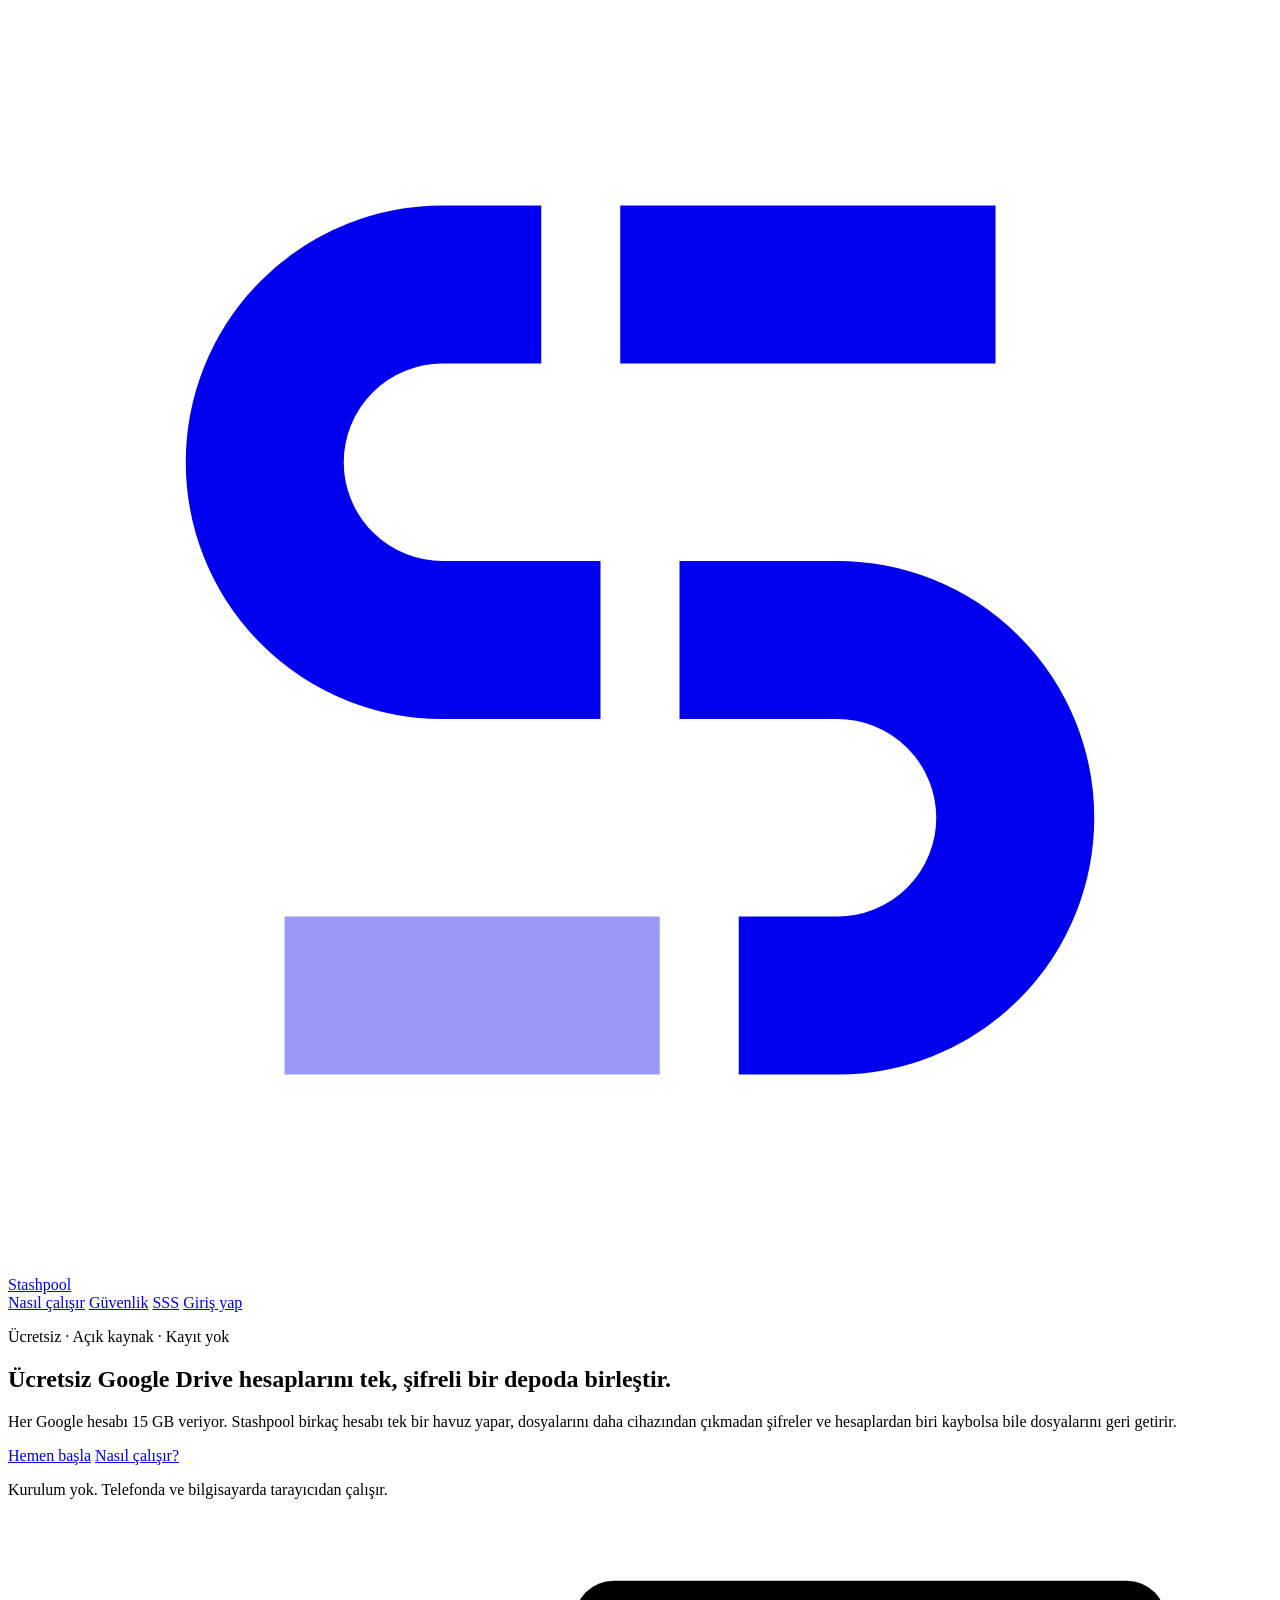
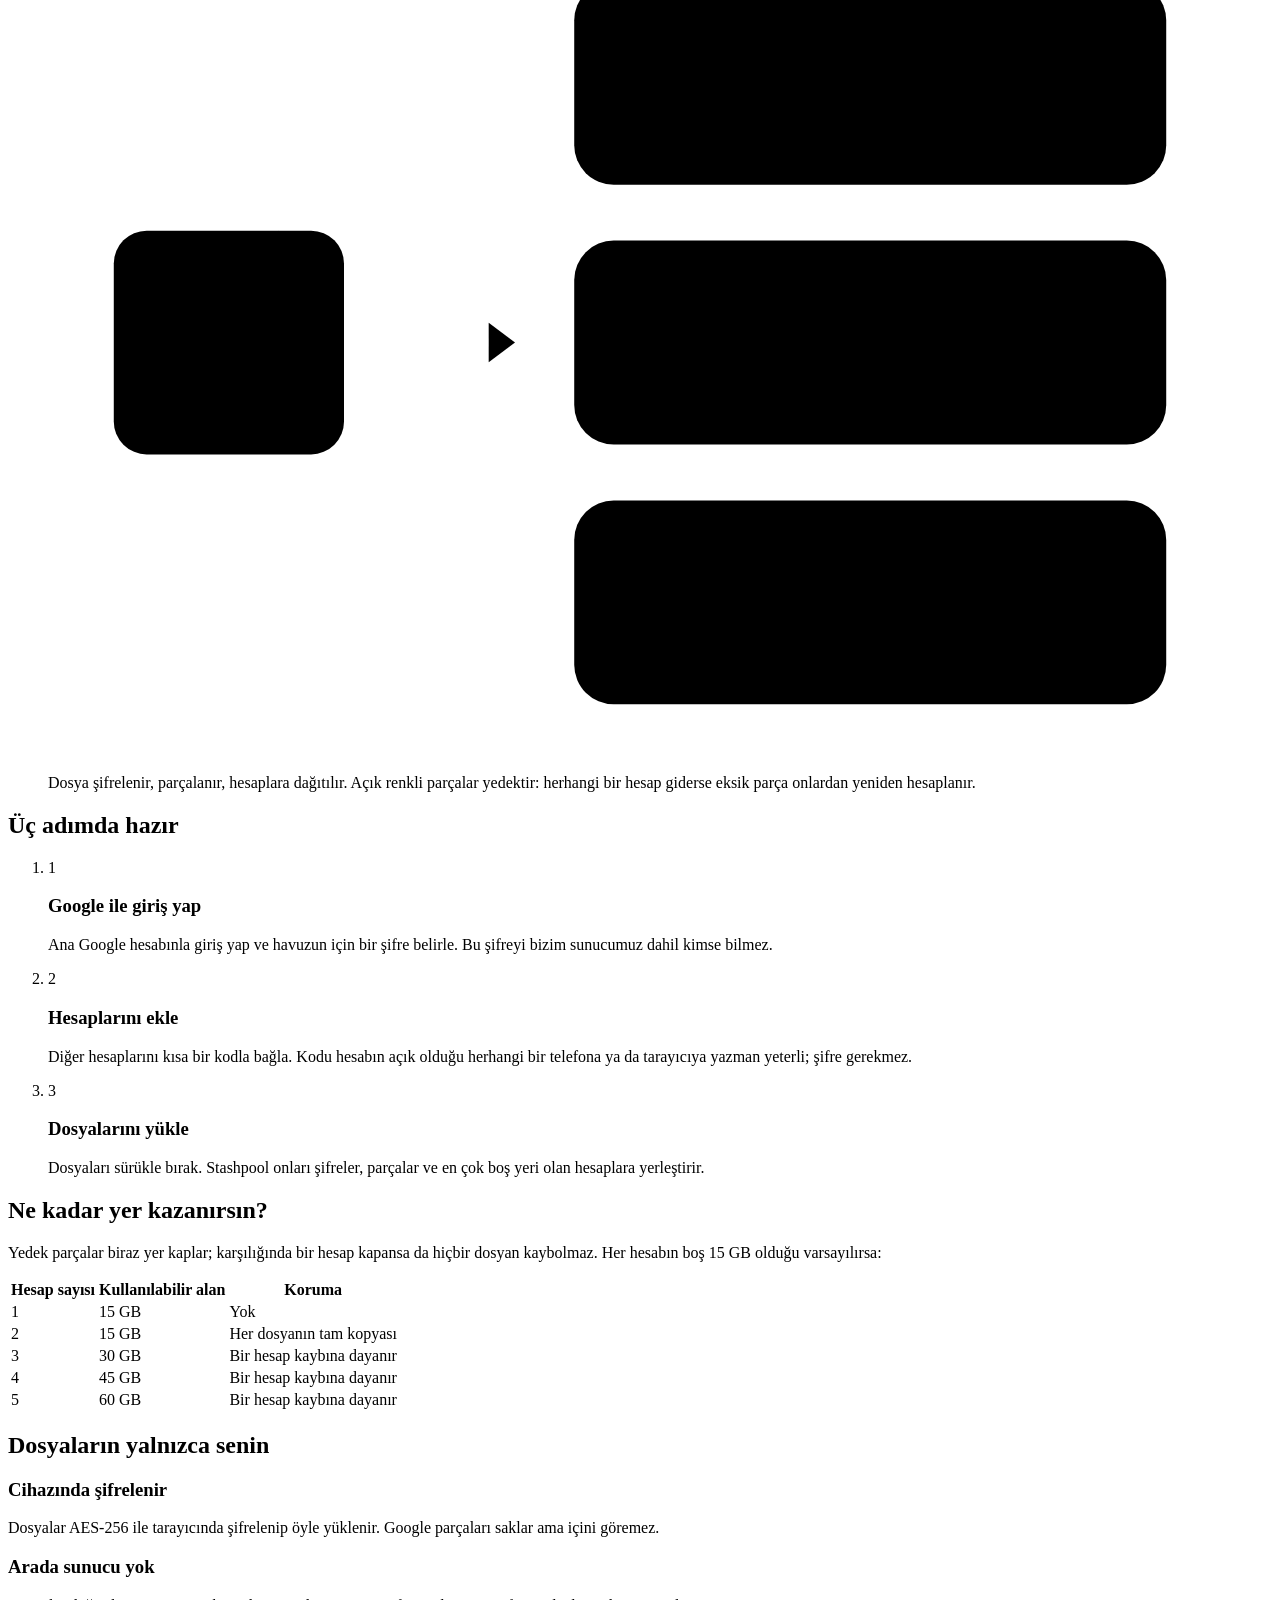
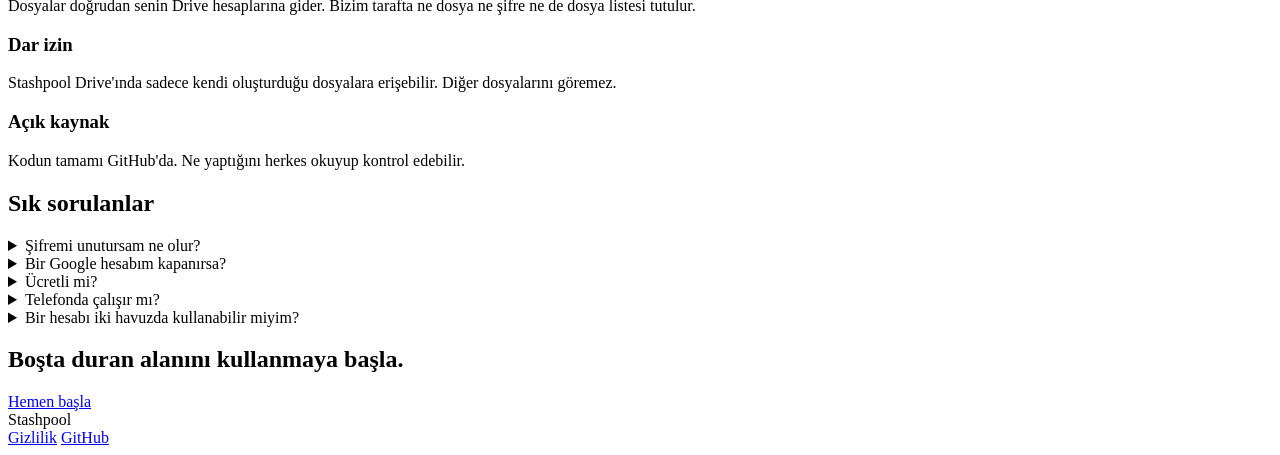
==== commit 81439485: "landing: no 'app' wording (there is nothing to install) Co-Authored-By: Claude Opus 5.5 <noreply@ant" ====
--- a/web/index.html
+++ b/web/index.html
@@ -29,7 +29,7 @@
           <a href="#nasil" class="lp-nav-link">Nasıl çalışır</a>
           <a href="#guvenlik" class="lp-nav-link">Güvenlik</a>
           <a href="#sss" class="lp-nav-link">SSS</a>
-          <a href="/app" class="btn btn-primary btn-sm">Uygulamayı aç</a>
+          <a href="/app" class="btn btn-primary btn-sm">Giriş yap</a>
         </nav>
       </div>
     </header>
@@ -168,7 +168,7 @@
           </details>
           <details class="lp-faq">
             <summary>Telefonda çalışır mı?</summary>
-            <p>Evet. Uygulama tarayıcıda çalışır; telefonda da bilgisayarda da aynı havuzu açarsın.</p>
+            <p>Evet. Stashpool tarayıcıda çalışır, indirilecek bir şey yok; telefonda da bilgisayarda da aynı havuzu açarsın.</p>
           </details>
           <details class="lp-faq">
             <summary>Bir hesabı iki havuzda kullanabilir miyim?</summary>
@@ -191,7 +191,6 @@
         <nav class="lp-footer-nav" aria-label="Alt bağlantılar">
           <a href="/privacy.html">Gizlilik</a>
           <a href="https://github.com/oomer583/havuz">GitHub</a>
-          <a href="/app">Uygulama</a>
         </nav>
       </div>
     </footer>
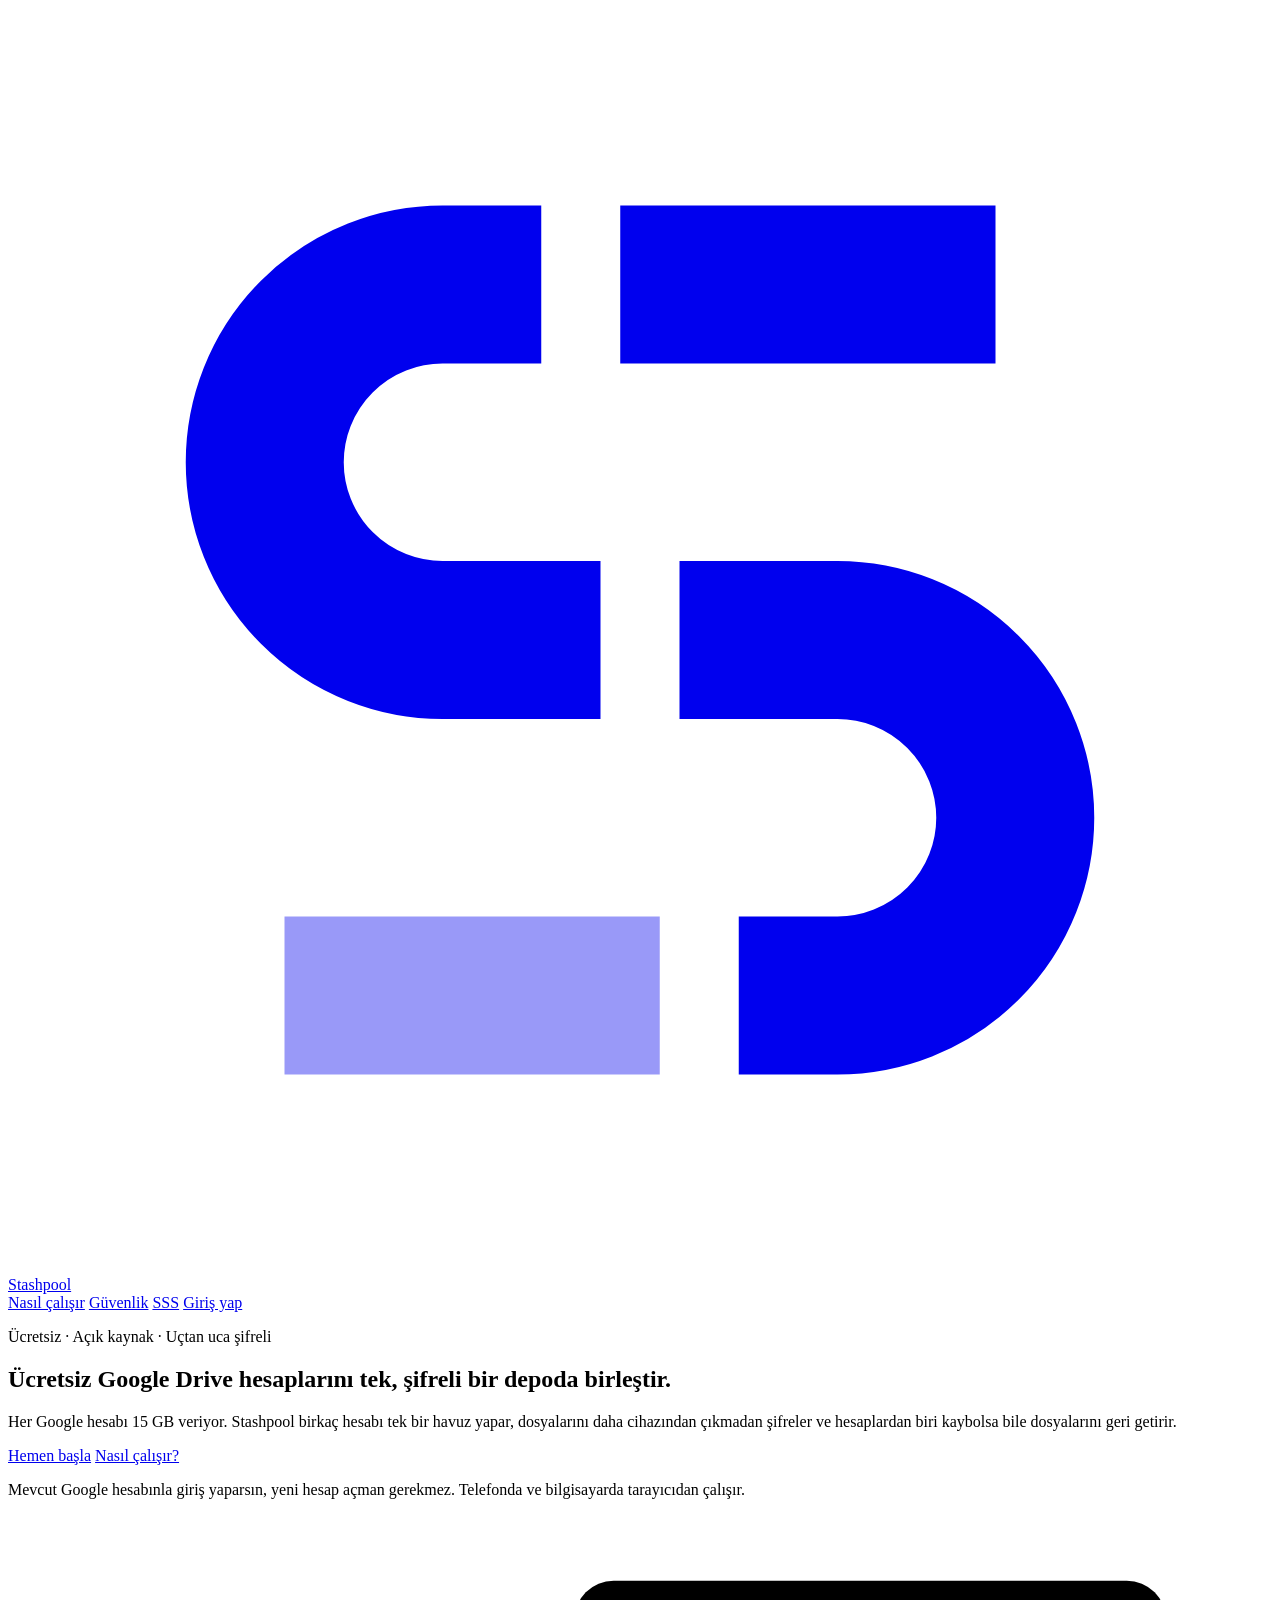
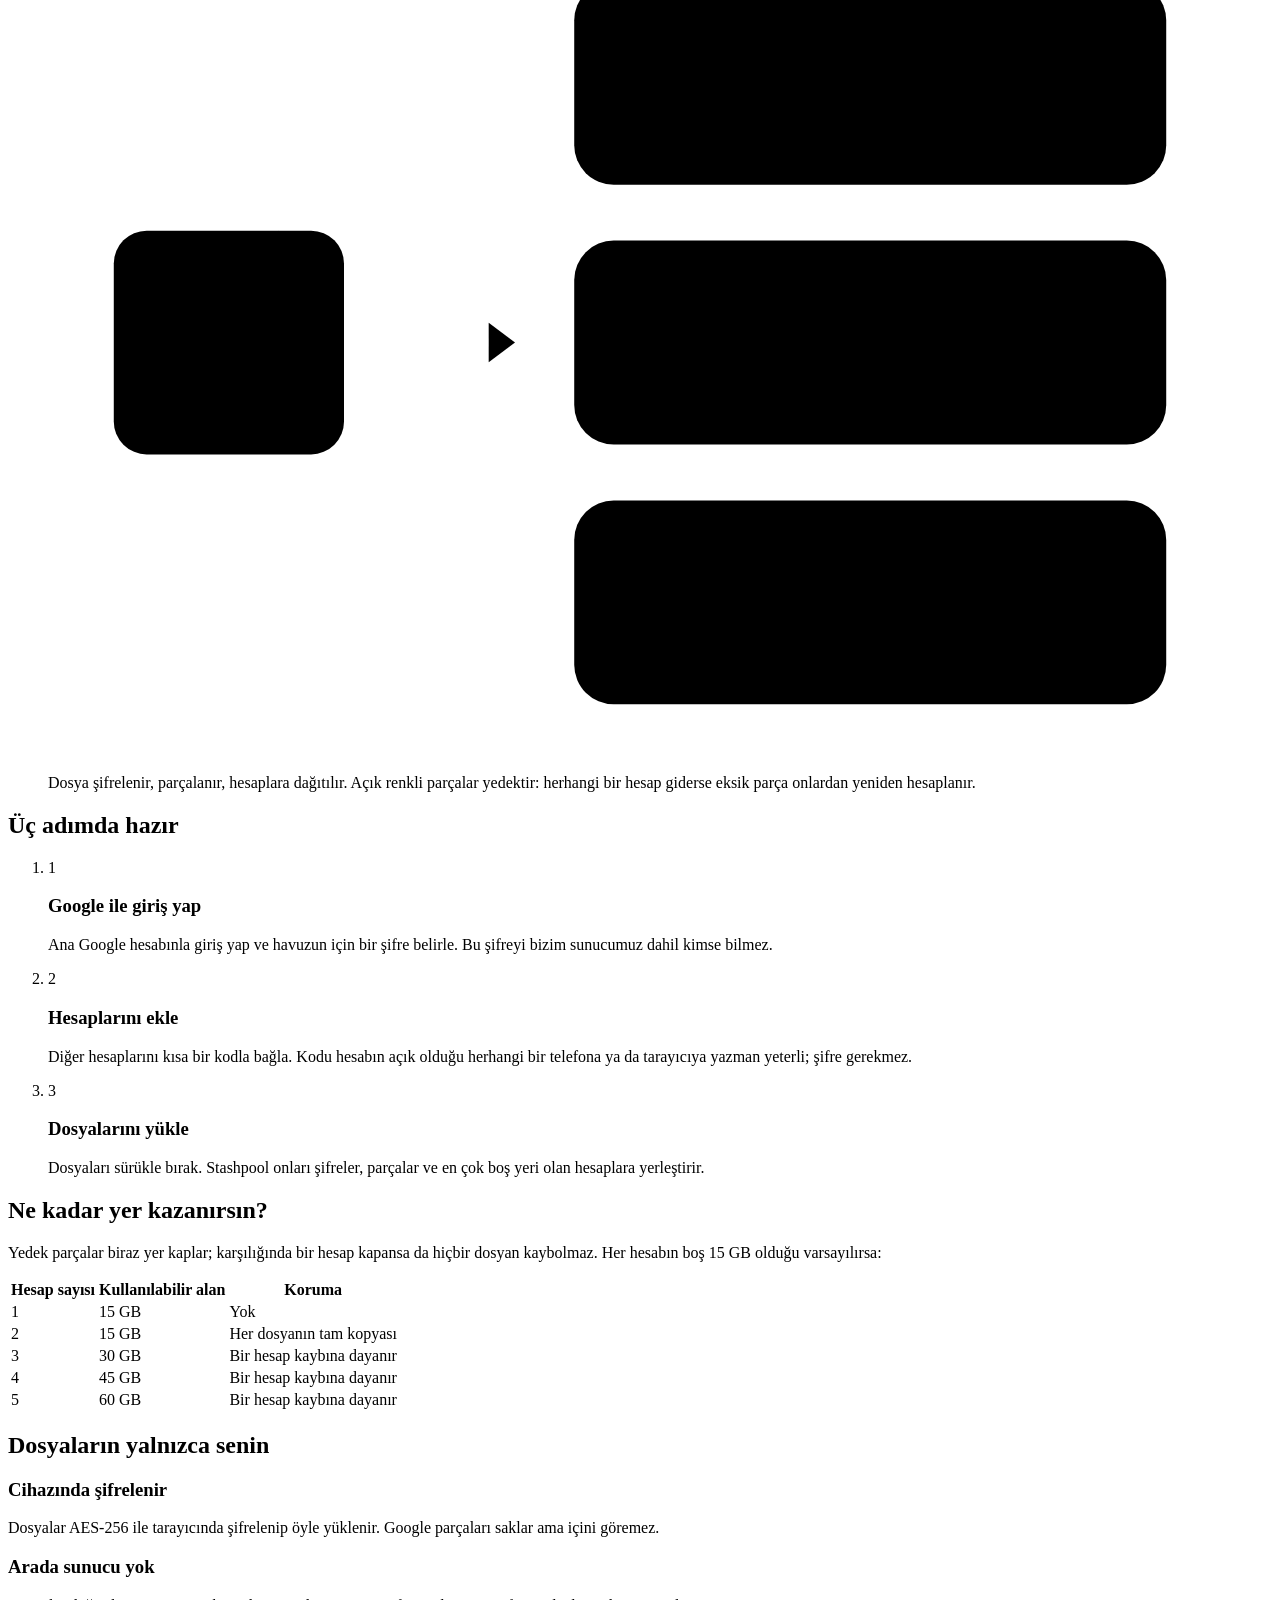
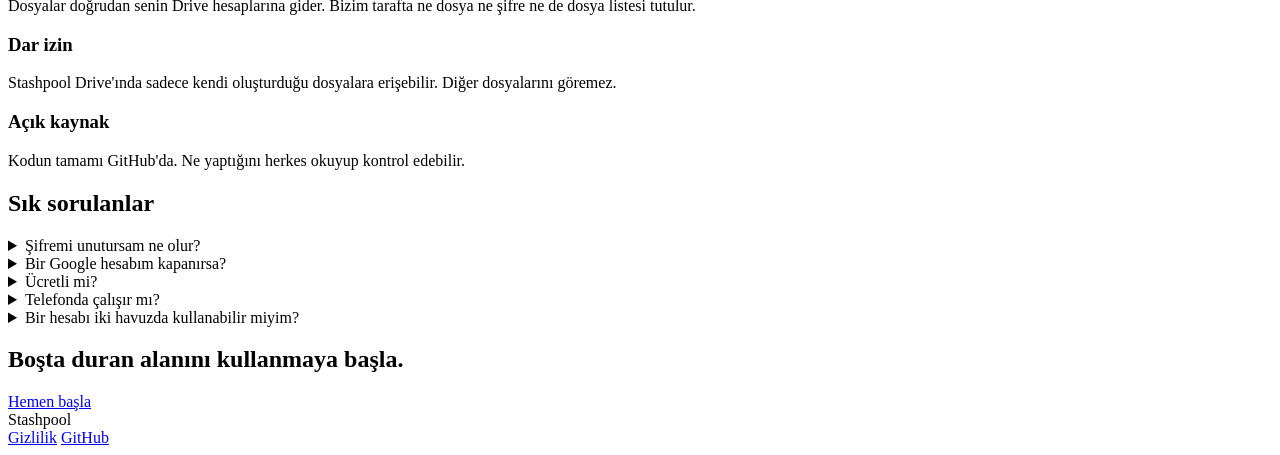
==== commit 447ac2ee: "landing: drop the 'no sign-up' claim (you sign in with Google) Co-Authored-By: Claude Opus 5.5 <nore" ====
--- a/web/index.html
+++ b/web/index.html
@@ -38,14 +38,14 @@
       <section class="lp-hero">
         <div class="lp-wrap lp-hero-grid">
           <div class="lp-hero-text">
-            <p class="lp-eyebrow">Ücretsiz · Açık kaynak · Kayıt yok</p>
+            <p class="lp-eyebrow">Ücretsiz · Açık kaynak · Uçtan uca şifreli</p>
             <h1 class="lp-h1">Ücretsiz Google Drive hesaplarını tek, şifreli bir depoda birleştir.</h1>
             <p class="lp-lead">Her Google hesabı 15 GB veriyor. Stashpool birkaç hesabı tek bir havuz yapar, dosyalarını daha cihazından çıkmadan şifreler ve hesaplardan biri kaybolsa bile dosyalarını geri getirir.</p>
             <div class="lp-cta-row">
               <a href="/app" class="btn btn-primary lp-cta">Hemen başla</a>
               <a href="#nasil" class="btn btn-secondary lp-cta">Nasıl çalışır?</a>
             </div>
-            <p class="lp-small">Kurulum yok. Telefonda ve bilgisayarda tarayıcıdan çalışır.</p>
+            <p class="lp-small">Mevcut Google hesabınla giriş yaparsın, yeni hesap açman gerekmez. Telefonda ve bilgisayarda tarayıcıdan çalışır.</p>
           </div>
 
           <figure class="lp-figure" aria-labelledby="lp-fig-cap">
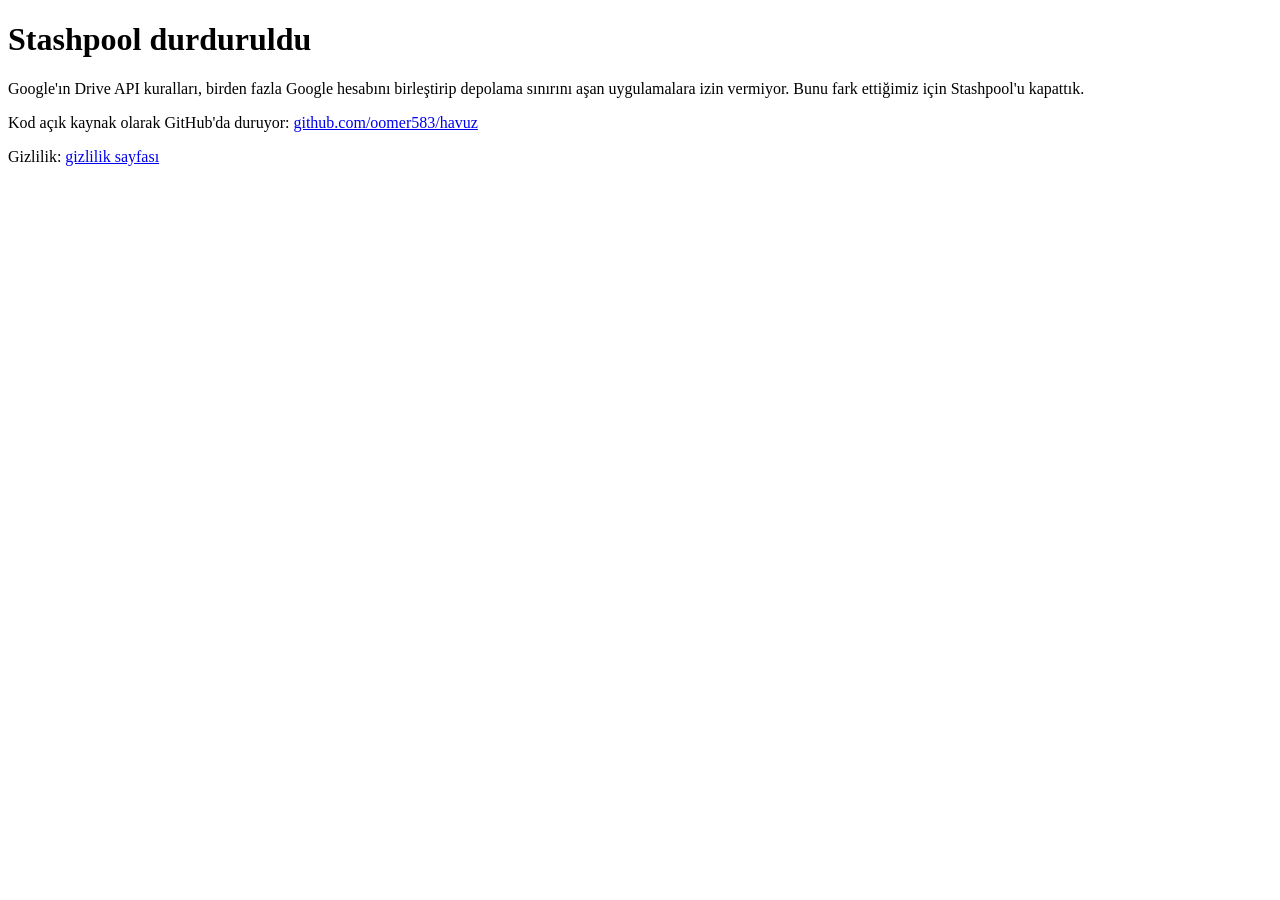
==== commit 1dce9d2b: "shut Stashpool down: Google's Drive API policy forbids pooling several Google accounts to get past s" ====
--- a/web/index.html
+++ b/web/index.html
@@ -3,196 +3,19 @@
   <head>
     <meta charset="UTF-8" />
     <meta name="viewport" content="width=device-width, initial-scale=1.0" />
-    <title>Stashpool – ücretsiz Drive hesaplarını tek şifreli depoda birleştir</title>
-    <meta name="description" content="Stashpool birkaç ücretsiz Google Drive hesabını tek bir depo yapar. Dosyalar cihazında şifrelenir; bir hesap kaybolsa da kurtarılır. Ücretsiz ve açık kaynak." />
-    <meta property="og:title" content="Stashpool" />
-    <meta property="og:description" content="Ücretsiz Google Drive hesaplarını tek, şifreli bir depoda birleştir." />
-    <meta property="og:type" content="website" />
+    <title>Stashpool durduruldu</title>
     <link rel="icon" href="/favicon.svg" type="image/svg+xml" />
     <link rel="stylesheet" href="/style.css" />
     <link rel="stylesheet" href="/landing.css" />
-    <script src="/landing.js"></script>
   </head>
   <body class="lp">
-    <header class="lp-header">
-      <div class="lp-wrap lp-header-row">
-        <a href="/" class="lp-brand" aria-label="Stashpool ana sayfa">
-          <svg viewBox="0 0 64 64" fill="none" class="lp-logo" aria-hidden="true">
-            <path d="M50 14H31" stroke="currentColor" stroke-width="8"/>
-            <path d="M27 14H22a9 9 0 0 0 0 18h8" stroke="currentColor" stroke-width="8"/>
-            <path d="M34 32h8a9 9 0 0 1 0 18h-5" stroke="currentColor" stroke-width="8"/>
-            <path d="M33 50H14" stroke="currentColor" stroke-opacity="0.4" stroke-width="8"/>
-          </svg>
-          <span>Stashpool</span>
-        </a>
-        <nav class="lp-nav" aria-label="Sayfa bölümleri">
-          <a href="#nasil" class="lp-nav-link">Nasıl çalışır</a>
-          <a href="#guvenlik" class="lp-nav-link">Güvenlik</a>
-          <a href="#sss" class="lp-nav-link">SSS</a>
-          <a href="/app" class="btn btn-primary btn-sm">Giriş yap</a>
-        </nav>
+    <main class="lp-section">
+      <div class="lp-wrap lp-faq-wrap">
+        <h1 class="lp-h2">Stashpool durduruldu</h1>
+        <p class="lp-text">Google'ın Drive API kuralları, birden fazla Google hesabını birleştirip depolama sınırını aşan uygulamalara izin vermiyor. Bunu fark ettiğimiz için Stashpool'u kapattık.</p>
+        <p class="lp-text">Kod açık kaynak olarak GitHub'da duruyor: <a href="https://github.com/oomer583/havuz">github.com/oomer583/havuz</a></p>
+        <p class="lp-text">Gizlilik: <a href="/privacy.html">gizlilik sayfası</a></p>
       </div>
-    </header>
-
-    <main>
-      <section class="lp-hero">
-        <div class="lp-wrap lp-hero-grid">
-          <div class="lp-hero-text">
-            <p class="lp-eyebrow">Ücretsiz · Açık kaynak · Uçtan uca şifreli</p>
-            <h1 class="lp-h1">Ücretsiz Google Drive hesaplarını tek, şifreli bir depoda birleştir.</h1>
-            <p class="lp-lead">Her Google hesabı 15 GB veriyor. Stashpool birkaç hesabı tek bir havuz yapar, dosyalarını daha cihazından çıkmadan şifreler ve hesaplardan biri kaybolsa bile dosyalarını geri getirir.</p>
-            <div class="lp-cta-row">
-              <a href="/app" class="btn btn-primary lp-cta">Hemen başla</a>
-              <a href="#nasil" class="btn btn-secondary lp-cta">Nasıl çalışır?</a>
-            </div>
-            <p class="lp-small">Mevcut Google hesabınla giriş yaparsın, yeni hesap açman gerekmez. Telefonda ve bilgisayarda tarayıcıdan çalışır.</p>
-          </div>
-
-          <figure class="lp-figure" aria-labelledby="lp-fig-cap">
-            <svg viewBox="0 0 360 260" class="lp-diagram" role="img" aria-label="Bir dosya şifrelenip parçalara ayrılıyor; parçalar üç Google hesabına dağıtılıyor, bir parça yedek oluyor.">
-              <rect x="20" y="96" width="70" height="68" rx="10" class="d-file"/>
-              <path d="M70 96v18h20" class="d-fold"/>
-              <rect x="34" y="128" width="42" height="6" rx="3" class="d-line"/>
-              <rect x="34" y="142" width="30" height="6" rx="3" class="d-line"/>
-              <path d="M98 130h42" class="d-arrow"/>
-              <path d="M134 124l8 6-8 6" class="d-arrowhead"/>
-              <g>
-                <rect x="160" y="20" width="180" height="62" rx="12" class="d-drive"/>
-                <text x="176" y="44" class="d-label">Hesap 1</text>
-                <rect x="176" y="54" width="44" height="12" rx="4" class="d-piece"/>
-                <rect x="226" y="54" width="44" height="12" rx="4" class="d-piece"/>
-                <rect x="276" y="54" width="44" height="12" rx="4" class="d-parity"/>
-              </g>
-              <g>
-                <rect x="160" y="99" width="180" height="62" rx="12" class="d-drive"/>
-                <text x="176" y="123" class="d-label">Hesap 2</text>
-                <rect x="176" y="133" width="44" height="12" rx="4" class="d-piece"/>
-                <rect x="226" y="133" width="44" height="12" rx="4" class="d-parity"/>
-                <rect x="276" y="133" width="44" height="12" rx="4" class="d-piece"/>
-              </g>
-              <g>
-                <rect x="160" y="178" width="180" height="62" rx="12" class="d-drive"/>
-                <text x="176" y="202" class="d-label">Hesap 3</text>
-                <rect x="176" y="212" width="44" height="12" rx="4" class="d-parity"/>
-                <rect x="226" y="212" width="44" height="12" rx="4" class="d-piece"/>
-                <rect x="276" y="212" width="44" height="12" rx="4" class="d-piece"/>
-              </g>
-            </svg>
-            <figcaption id="lp-fig-cap" class="lp-figcap">Dosya şifrelenir, parçalanır, hesaplara dağıtılır. Açık renkli parçalar yedektir: herhangi bir hesap giderse eksik parça onlardan yeniden hesaplanır.</figcaption>
-          </figure>
-        </div>
-      </section>
-
-      <section id="nasil" class="lp-section">
-        <div class="lp-wrap">
-          <h2 class="lp-h2">Üç adımda hazır</h2>
-          <ol class="lp-steps">
-            <li class="lp-step">
-              <span class="lp-step-num" aria-hidden="true">1</span>
-              <h3 class="lp-h3">Google ile giriş yap</h3>
-              <p>Ana Google hesabınla giriş yap ve havuzun için bir şifre belirle. Bu şifreyi bizim sunucumuz dahil kimse bilmez.</p>
-            </li>
-            <li class="lp-step">
-              <span class="lp-step-num" aria-hidden="true">2</span>
-              <h3 class="lp-h3">Hesaplarını ekle</h3>
-              <p>Diğer hesaplarını kısa bir kodla bağla. Kodu hesabın açık olduğu herhangi bir telefona ya da tarayıcıya yazman yeterli; şifre gerekmez.</p>
-            </li>
-            <li class="lp-step">
-              <span class="lp-step-num" aria-hidden="true">3</span>
-              <h3 class="lp-h3">Dosyalarını yükle</h3>
-              <p>Dosyaları sürükle bırak. Stashpool onları şifreler, parçalar ve en çok boş yeri olan hesaplara yerleştirir.</p>
-            </li>
-          </ol>
-        </div>
-      </section>
-
-      <section class="lp-section lp-section-alt" aria-labelledby="alan-baslik">
-        <div class="lp-wrap lp-space">
-          <div>
-            <h2 class="lp-h2" id="alan-baslik">Ne kadar yer kazanırsın?</h2>
-            <p class="lp-text">Yedek parçalar biraz yer kaplar; karşılığında bir hesap kapansa da hiçbir dosyan kaybolmaz. Her hesabın boş 15 GB olduğu varsayılırsa:</p>
-          </div>
-          <table class="lp-table">
-            <thead>
-              <tr><th scope="col">Hesap sayısı</th><th scope="col">Kullanılabilir alan</th><th scope="col">Koruma</th></tr>
-            </thead>
-            <tbody>
-              <tr><td>1</td><td>15 GB</td><td>Yok</td></tr>
-              <tr><td>2</td><td>15 GB</td><td>Her dosyanın tam kopyası</td></tr>
-              <tr><td>3</td><td>30 GB</td><td>Bir hesap kaybına dayanır</td></tr>
-              <tr><td>4</td><td>45 GB</td><td>Bir hesap kaybına dayanır</td></tr>
-              <tr><td>5</td><td>60 GB</td><td>Bir hesap kaybına dayanır</td></tr>
-            </tbody>
-          </table>
-        </div>
-      </section>
-
-      <section id="guvenlik" class="lp-section">
-        <div class="lp-wrap">
-          <h2 class="lp-h2">Dosyaların yalnızca senin</h2>
-          <div class="lp-cards">
-            <div class="lp-card">
-              <h3 class="lp-h3">Cihazında şifrelenir</h3>
-              <p>Dosyalar AES-256 ile tarayıcında şifrelenip öyle yüklenir. Google parçaları saklar ama içini göremez.</p>
-            </div>
-            <div class="lp-card">
-              <h3 class="lp-h3">Arada sunucu yok</h3>
-              <p>Dosyalar doğrudan senin Drive hesaplarına gider. Bizim tarafta ne dosya ne şifre ne de dosya listesi tutulur.</p>
-            </div>
-            <div class="lp-card">
-              <h3 class="lp-h3">Dar izin</h3>
-              <p>Stashpool Drive'ında sadece kendi oluşturduğu dosyalara erişebilir. Diğer dosyalarını göremez.</p>
-            </div>
-            <div class="lp-card">
-              <h3 class="lp-h3">Açık kaynak</h3>
-              <p>Kodun tamamı GitHub'da. Ne yaptığını herkes okuyup kontrol edebilir.</p>
-            </div>
-          </div>
-        </div>
-      </section>
-
-      <section id="sss" class="lp-section lp-section-alt">
-        <div class="lp-wrap lp-faq-wrap">
-          <h2 class="lp-h2">Sık sorulanlar</h2>
-          <details class="lp-faq">
-            <summary>Şifremi unutursam ne olur?</summary>
-            <p>Havuzu kurarken sana bir kurtarma anahtarı verilir ve kaydetmeden devam edemezsin. Şifreni unutursan o anahtarla yeni şifre belirlersin. İkisini birden kaybedersen dosyalar açılamaz; bunun bir arka kapısı yok, güvenliğin bedeli bu.</p>
-          </details>
-          <details class="lp-faq">
-            <summary>Bir Google hesabım kapanırsa?</summary>
-            <p>3 veya daha fazla hesapta herhangi bir hesabın kaybı dosyalarını etkilemez; eksik parçalar yedeklerden yeniden oluşturulur. 2 hesapta her dosyanın tam kopyası diğer hesapta durur.</p>
-          </details>
-          <details class="lp-faq">
-            <summary>Ücretli mi?</summary>
-            <p>Hayır. Stashpool ücretsiz ve açık kaynak. Alan zaten senin Google hesaplarından geliyor.</p>
-          </details>
-          <details class="lp-faq">
-            <summary>Telefonda çalışır mı?</summary>
-            <p>Evet. Stashpool tarayıcıda çalışır, indirilecek bir şey yok; telefonda da bilgisayarda da aynı havuzu açarsın.</p>
-          </details>
-          <details class="lp-faq">
-            <summary>Bir hesabı iki havuzda kullanabilir miyim?</summary>
-            <p>Hayır. Karışıklık olmasın diye her Google hesabı tek bir havuza bağlanabilir.</p>
-          </details>
-        </div>
-      </section>
-
-      <section class="lp-section lp-final">
-        <div class="lp-wrap lp-final-inner">
-          <h2 class="lp-h2">Boşta duran alanını kullanmaya başla.</h2>
-          <a href="/app" class="btn btn-primary lp-cta">Hemen başla</a>
-        </div>
-      </section>
     </main>
-
-    <footer class="lp-footer">
-      <div class="lp-wrap lp-footer-row">
-        <span>Stashpool</span>
-        <nav class="lp-footer-nav" aria-label="Alt bağlantılar">
-          <a href="/privacy.html">Gizlilik</a>
-          <a href="https://github.com/oomer583/havuz">GitHub</a>
-        </nav>
-      </div>
-    </footer>
   </body>
 </html>
